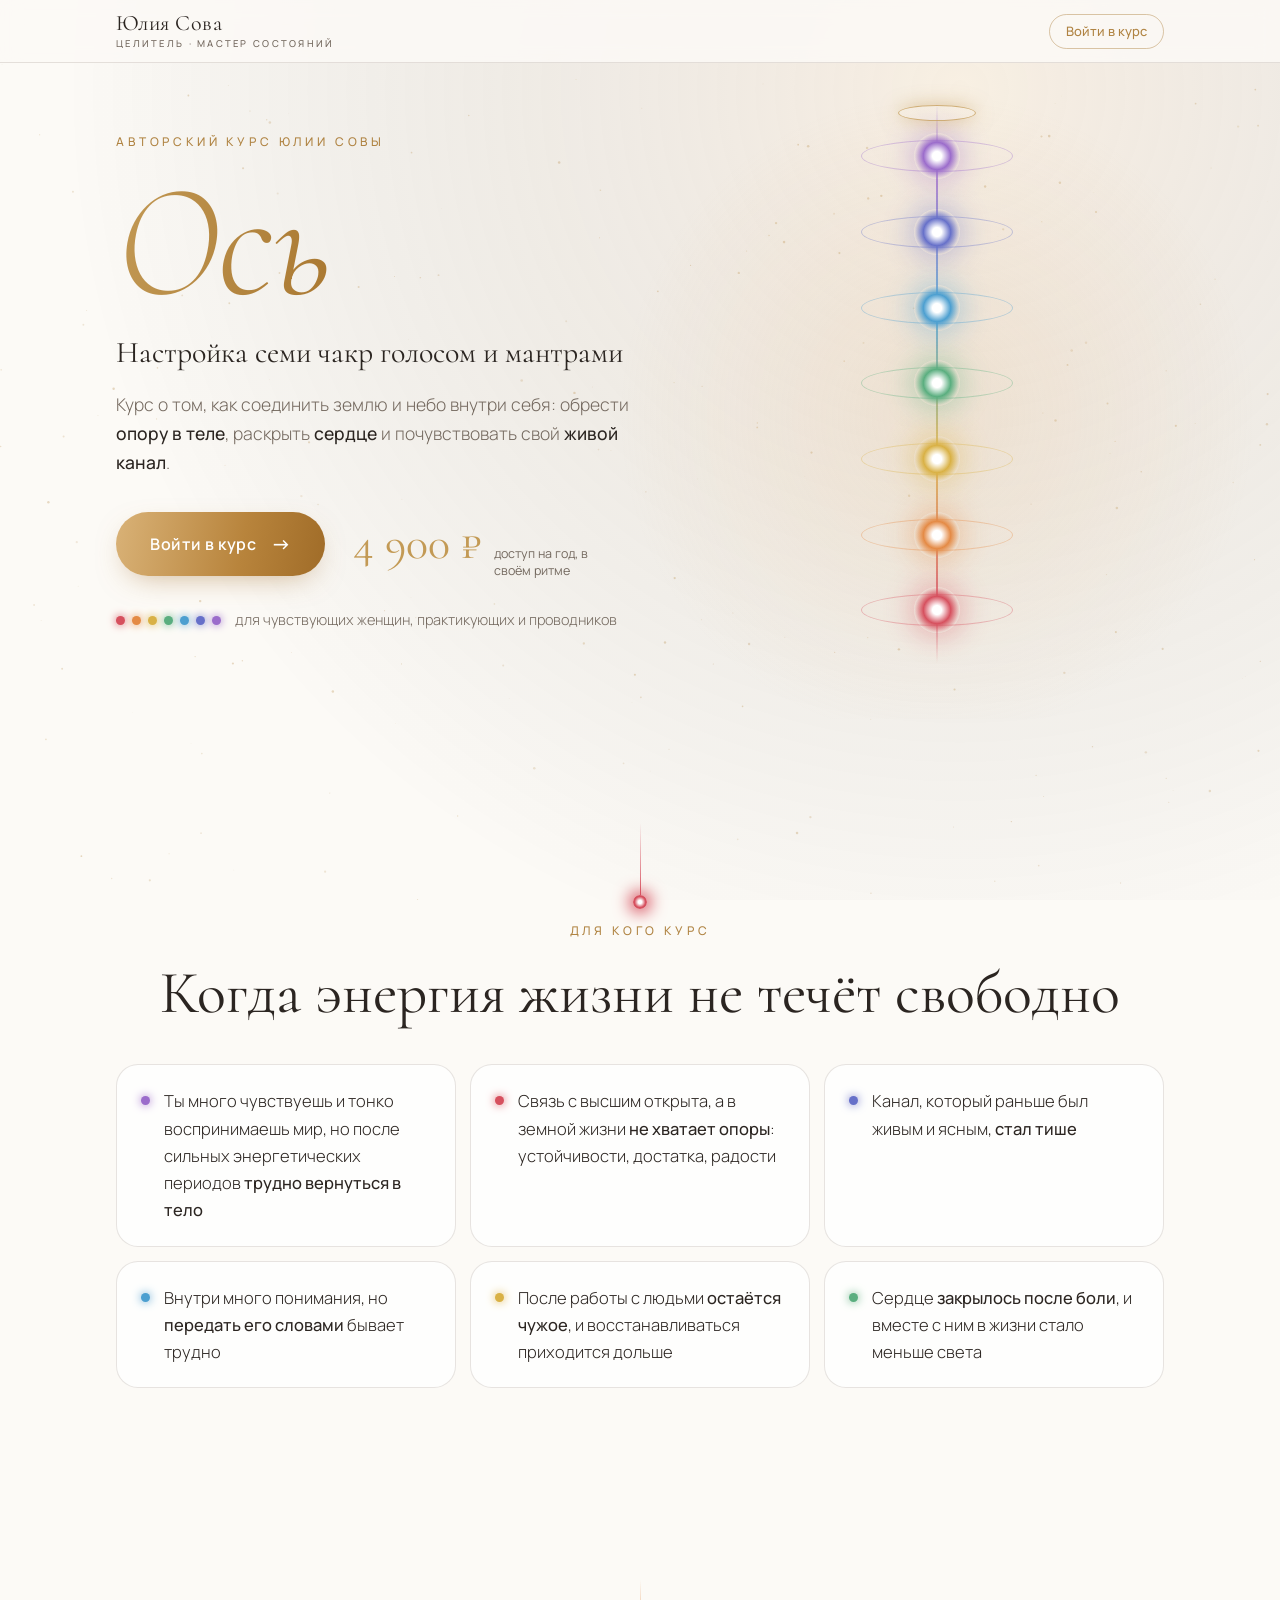
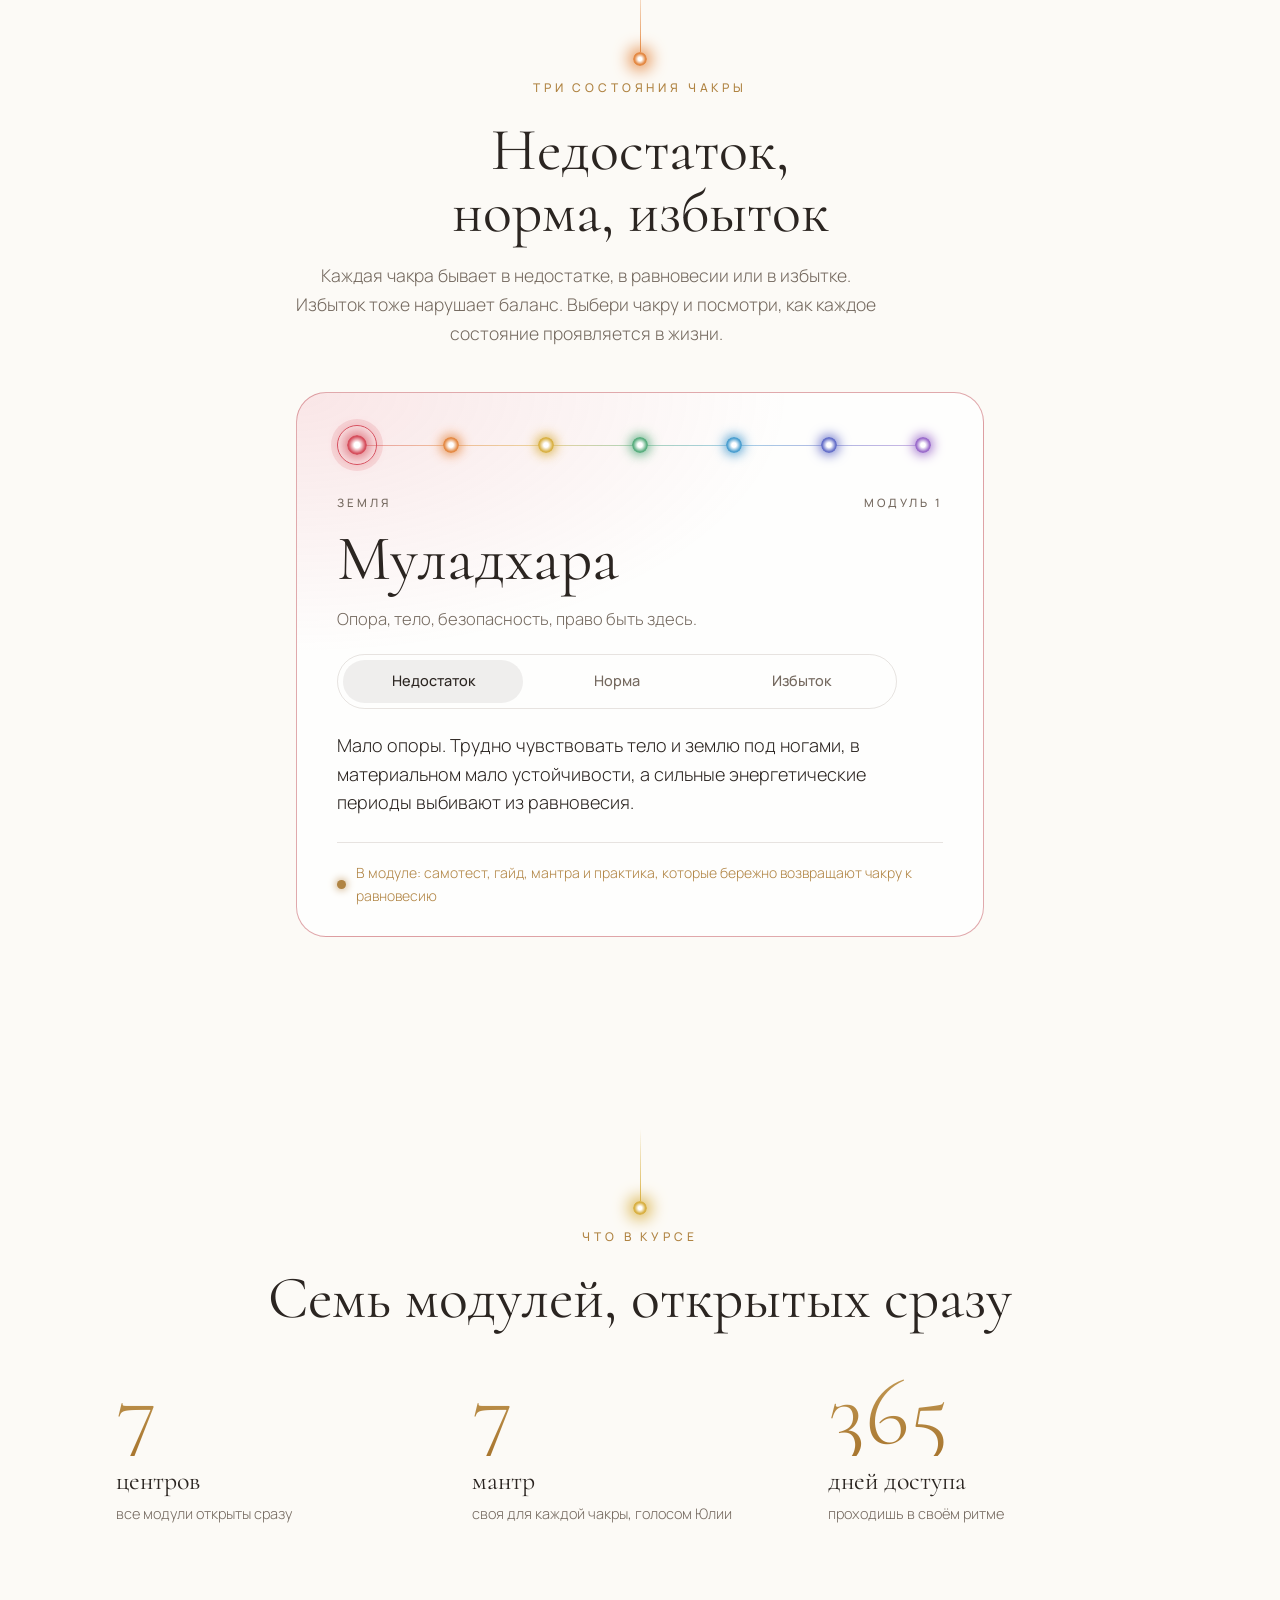
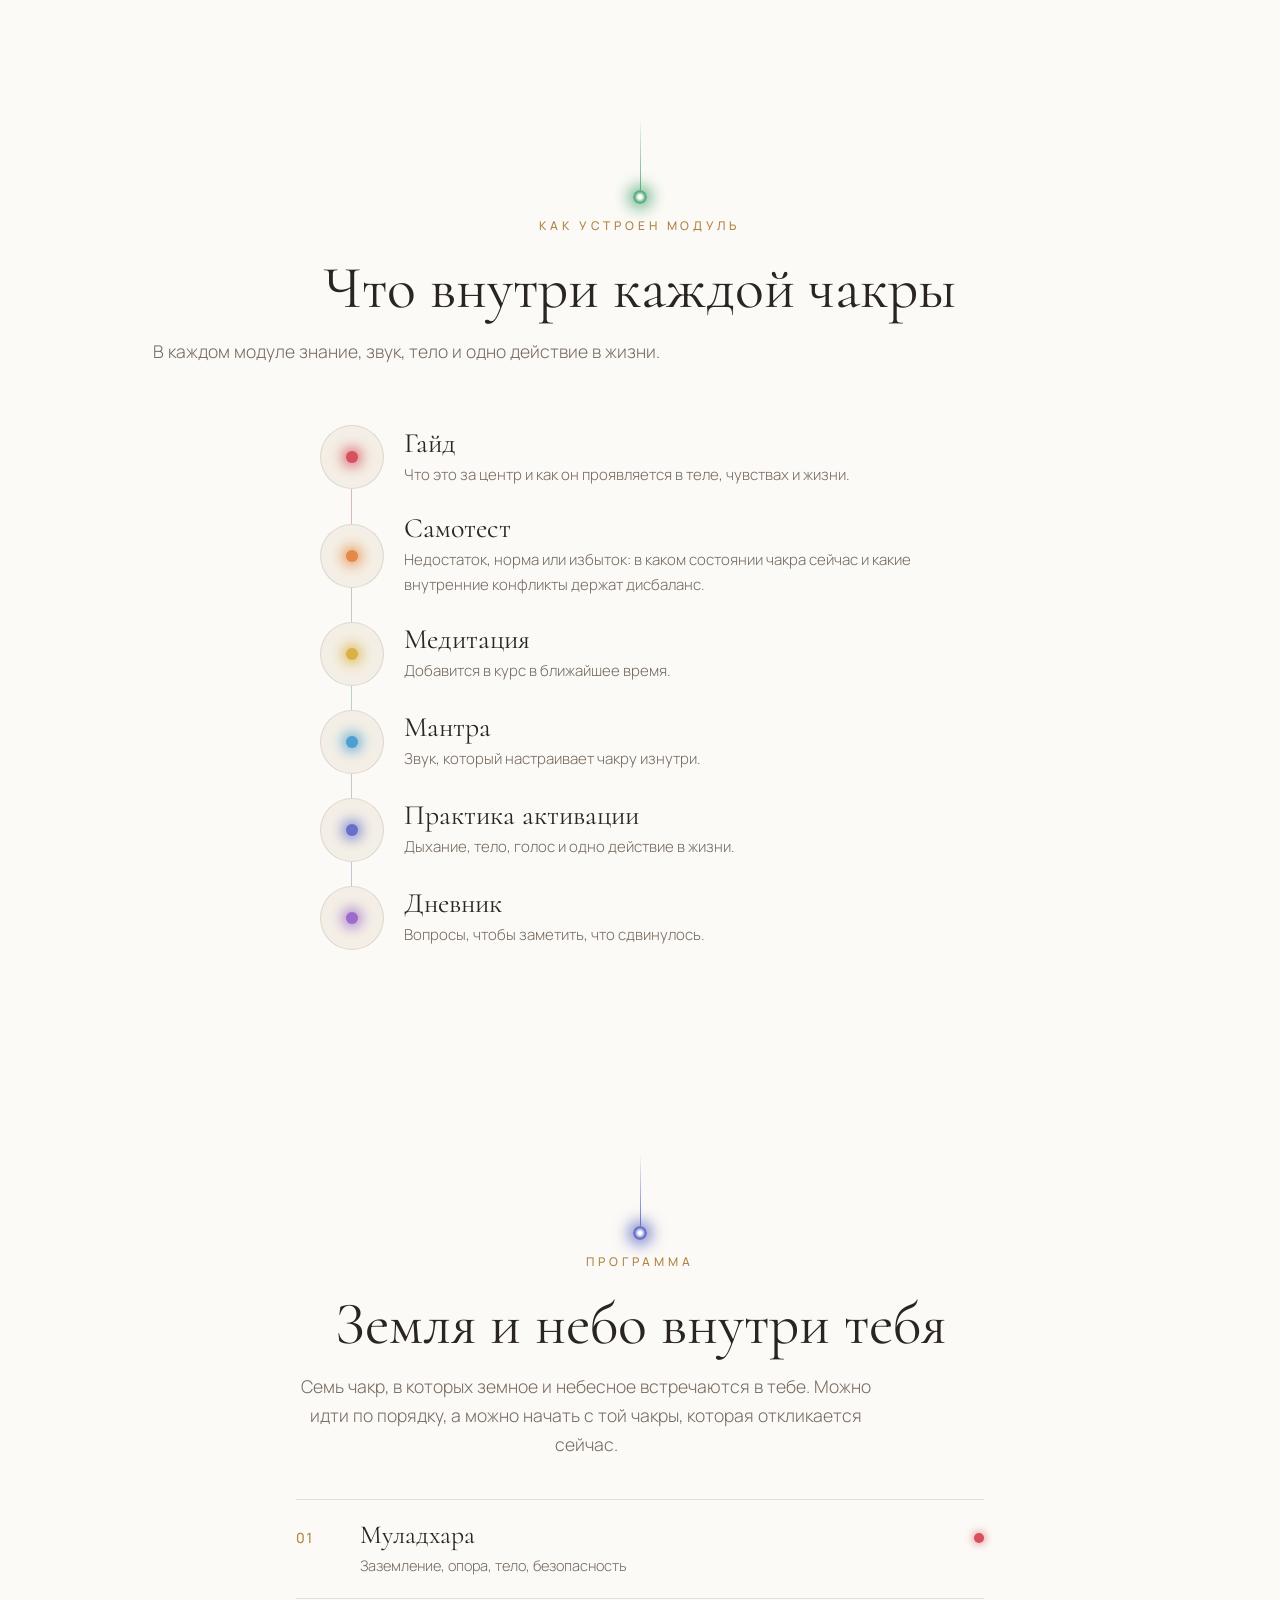
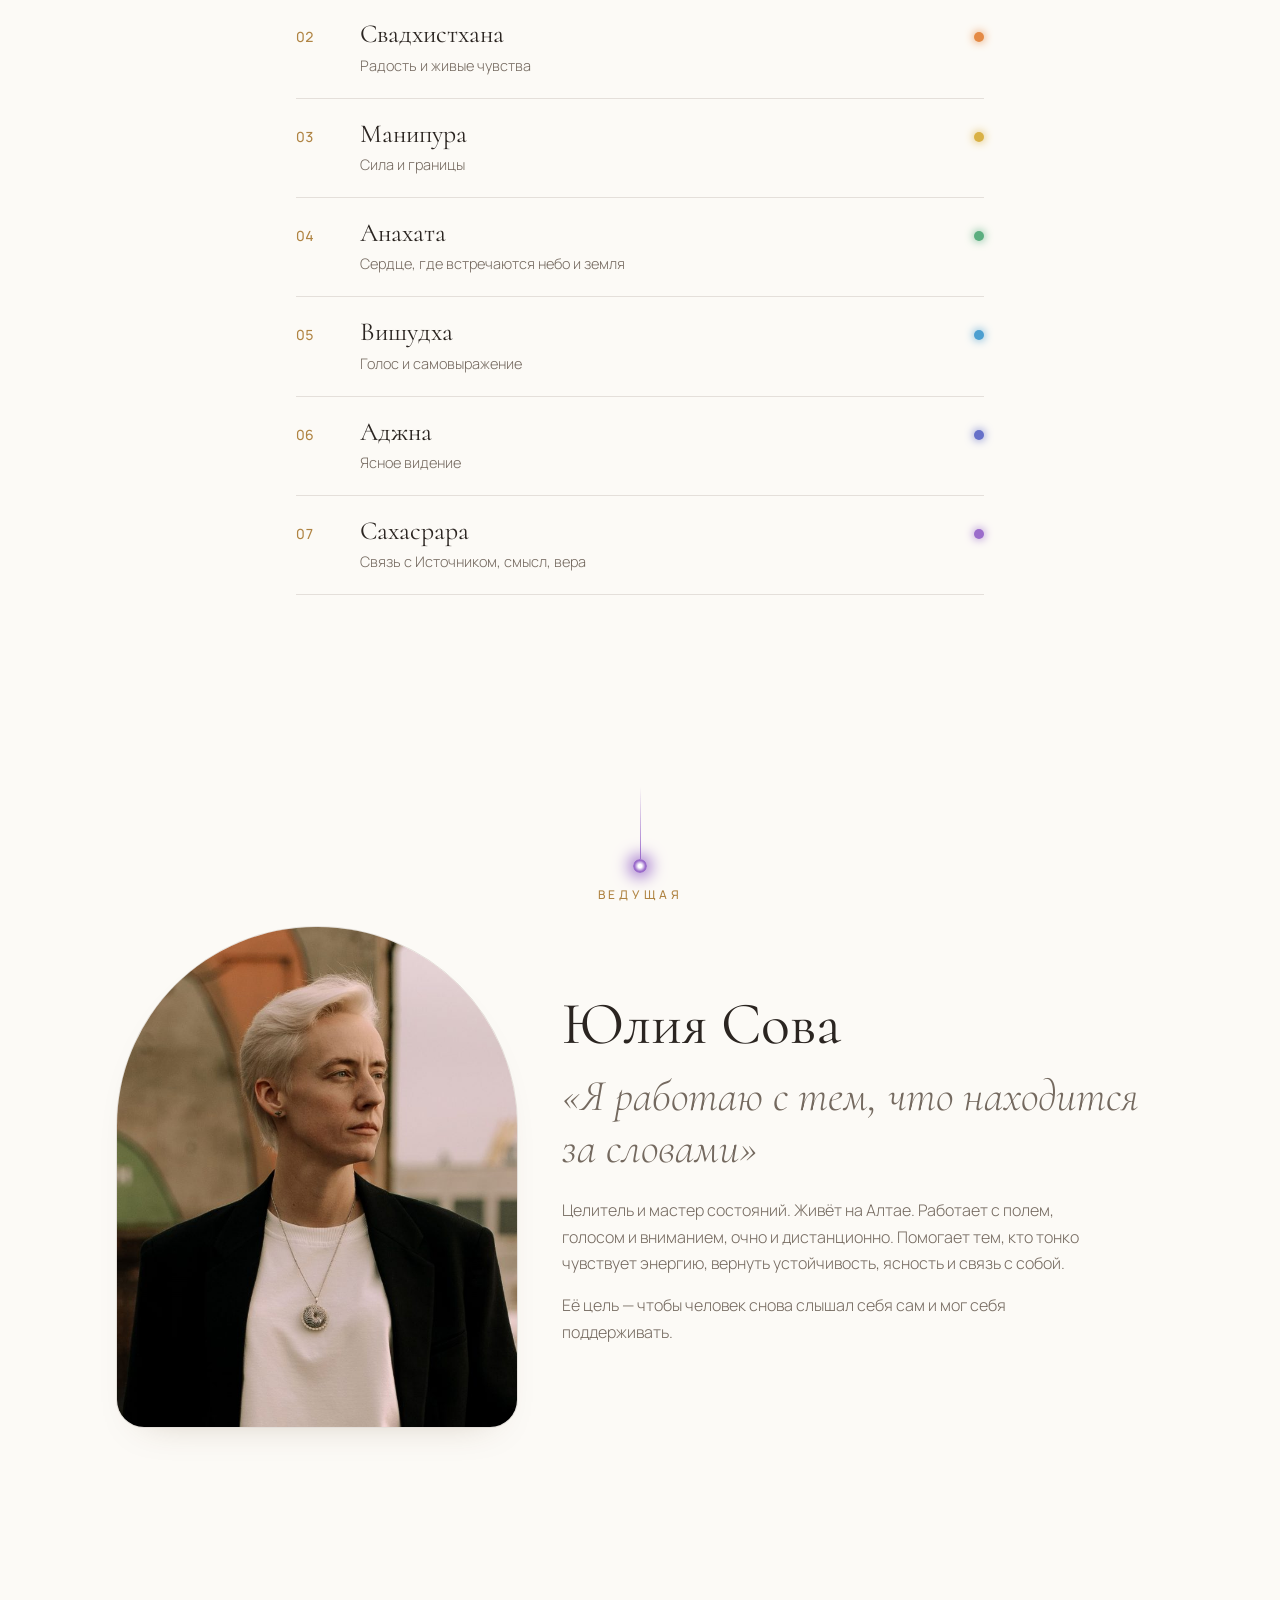
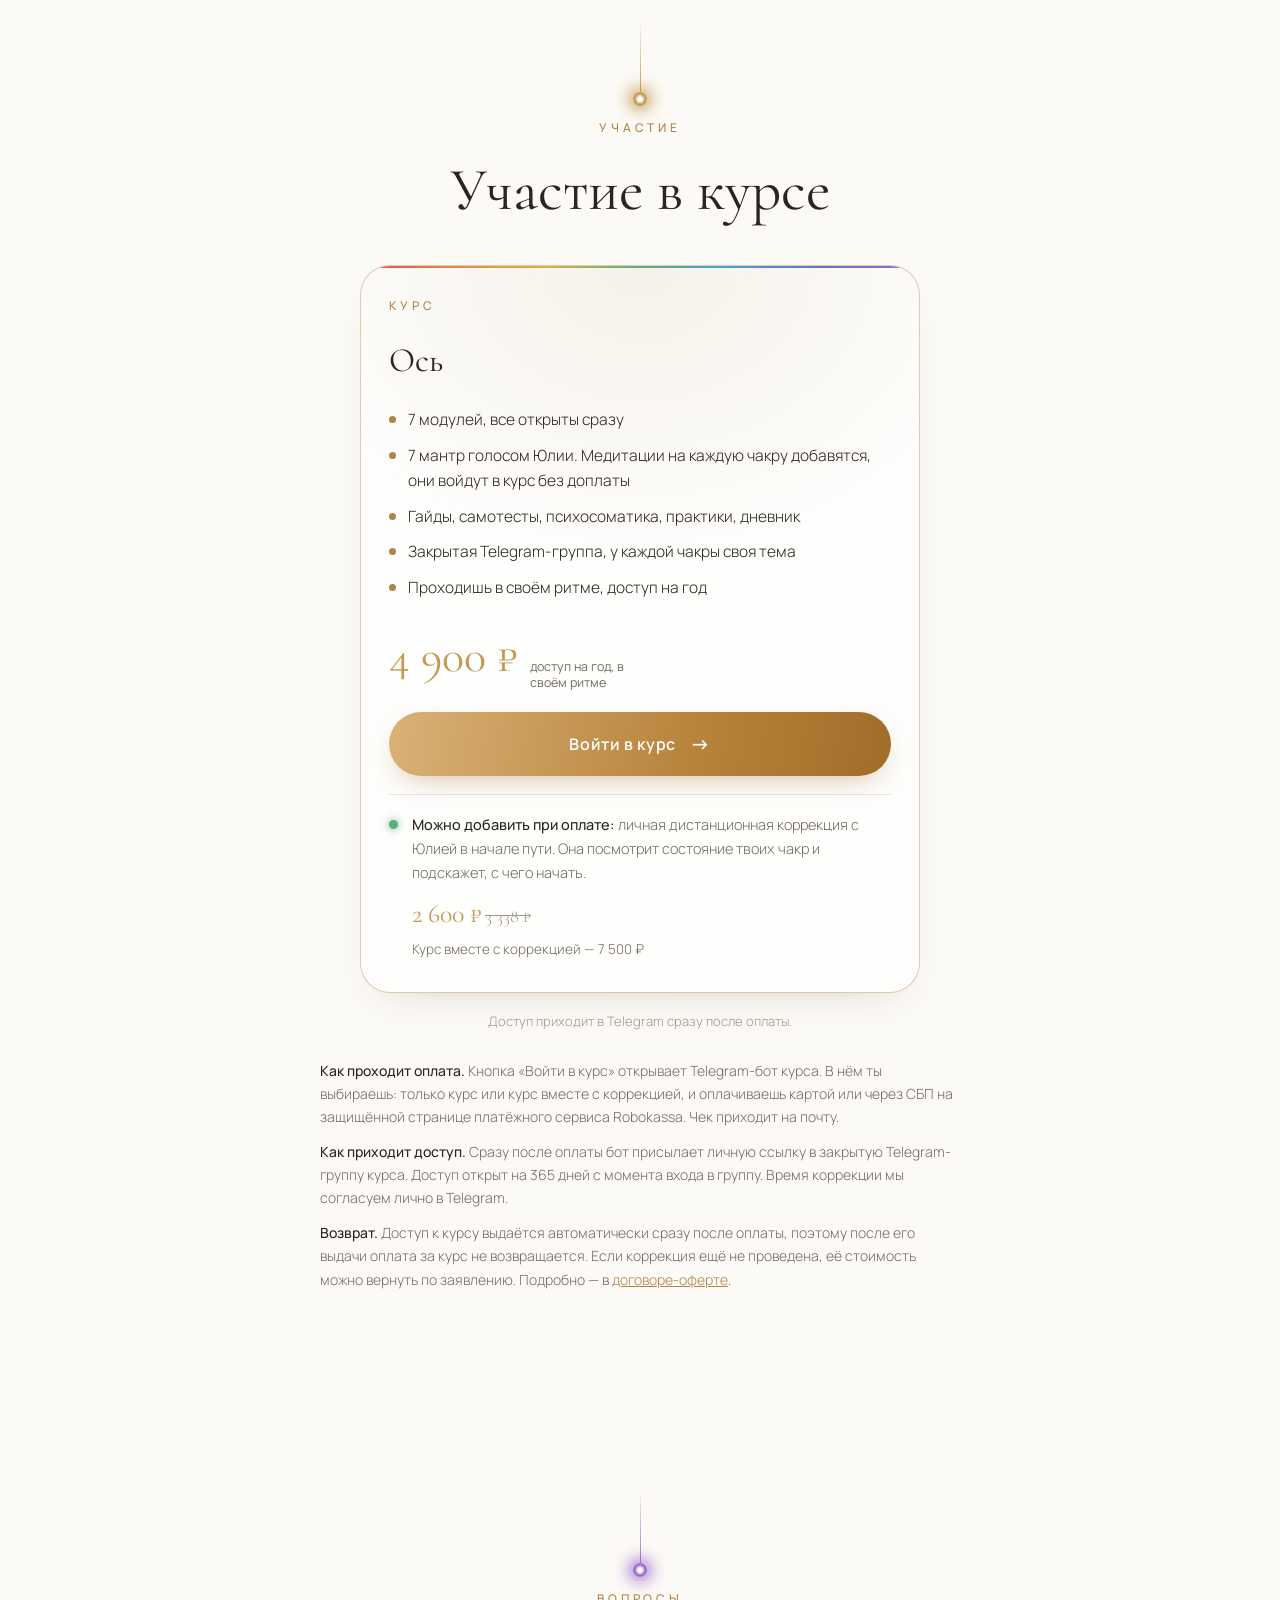
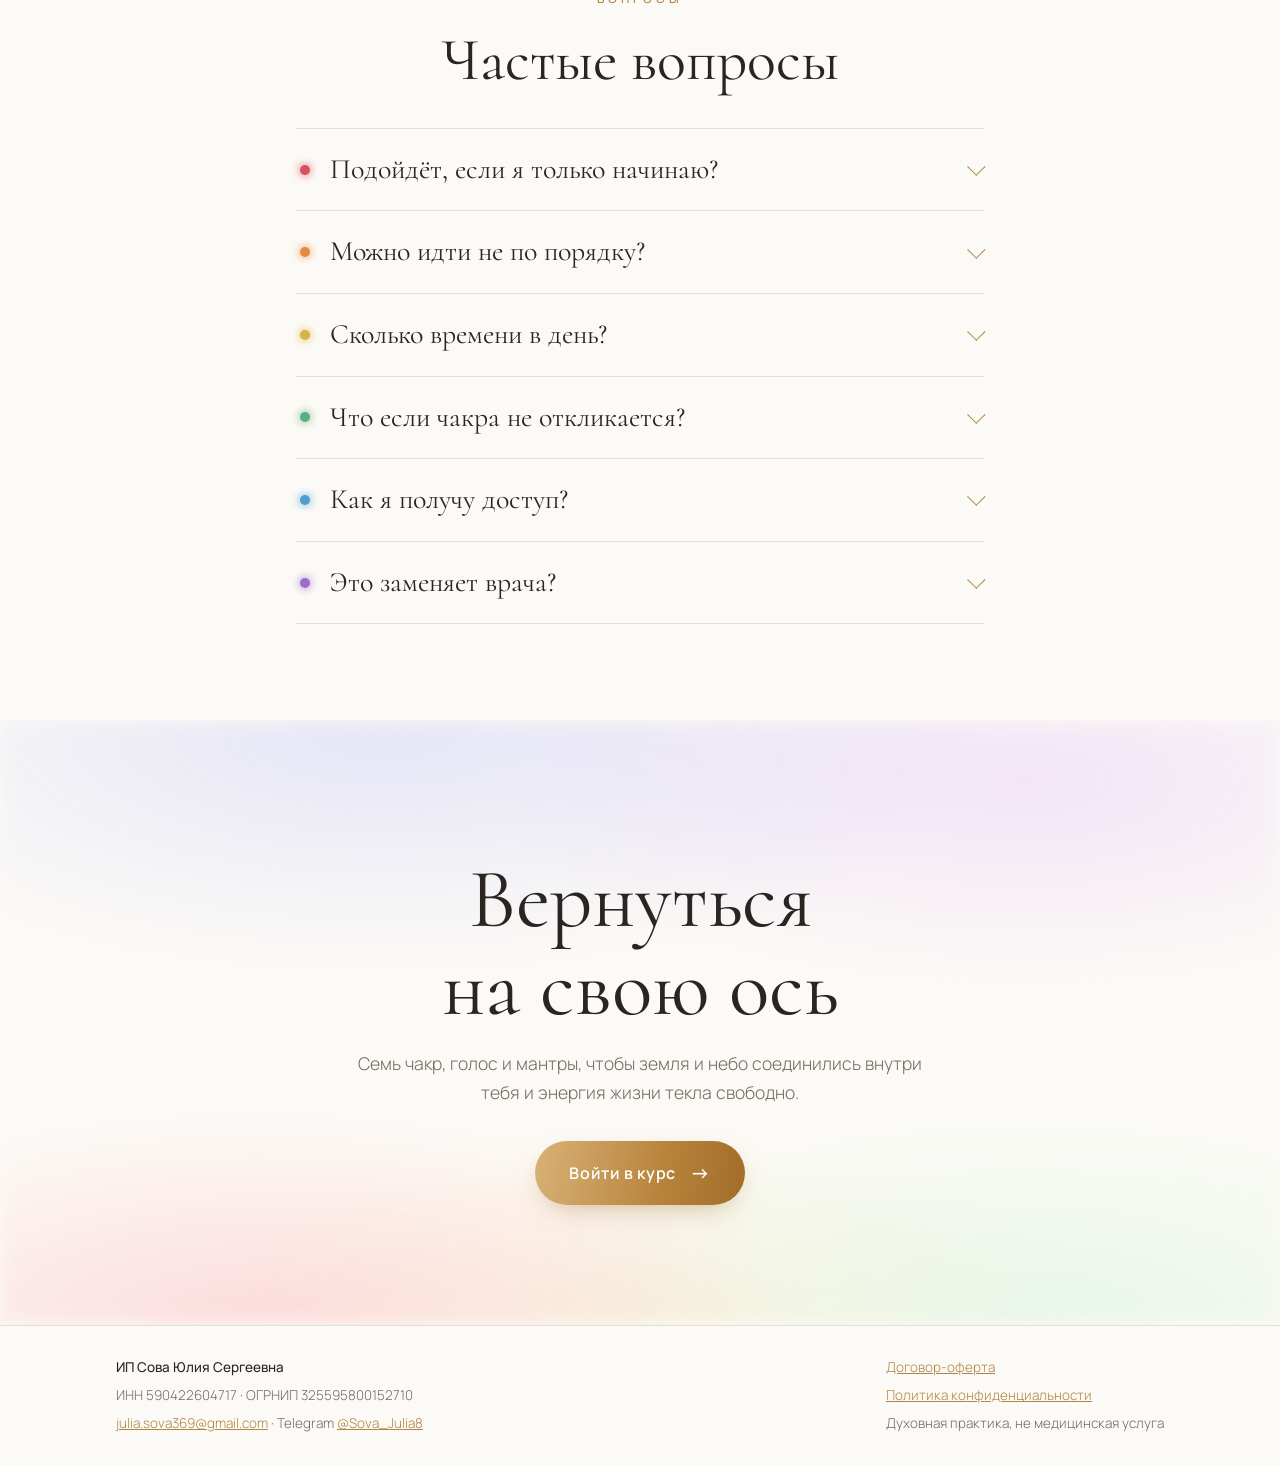
==== index.html @ 343d2080 "Убрать надпись «Ось» в финальном блоке" ====
<!doctype html>
<html lang="ru" data-v="light">
<head>
<meta charset="utf-8">
<meta name="viewport" content="width=device-width,initial-scale=1,viewport-fit=cover">
<title>Курс «Ось» · Юлия Сова</title>
<meta name="description" content="Авторский курс Юлии Совы «Ось»: настройка семи чакр голосом и мантрами. 7 модулей, доступ на год.">
<meta property="og:title" content="Курс «Ось» · Юлия Сова">
<meta property="og:description" content="Настройка семи чакр голосом и мантрами">
<link rel="icon" href="favicon.png">
<link rel="preconnect" href="https://fonts.googleapis.com">
<link rel="stylesheet" href="https://fonts.googleapis.com/css2?family=Cormorant:ital,wght@0,300;0,400;0,500;1,300;1,400&family=Manrope:wght@300;400;500;600&display=swap">
<link rel="stylesheet" href="style.css">
</head>
<body>

<canvas id="sky" aria-hidden="true"></canvas>
<div class="page">

<header class="top"><div class="in">
  <a class="brand" href="#start">Юлия Сова<small>целитель · мастер состояний</small></a>
  <a class="mini" href="#plans">Войти в курс</a>
</div></header>

<section class="hero" id="start"><div class="in">
  <div>
    <div class="eyebrow">Авторский курс Юлии Совы</div>
    <h1><em>Ось</em></h1>
    <p class="sub">Настройка семи чакр голосом и мантрами</p>
    <p class="lead">Курс о том, как соединить землю и небо внутри себя: обрести <strong>опору в теле</strong>, раскрыть <strong>сердце</strong> и почувствовать свой <strong>живой канал</strong>.</p>
    <div class="cta-row">
      <a class="btn" href="#plans">Войти в курс <span class="arr">→</span></a>
      <div class="price"><b>4 900 ₽</b><span>доступ на год, в своём ритме</span></div>
    </div>
    <div class="who"><span class="dots"><i style="--c:var(--c1)"></i><i style="--c:var(--c2)"></i><i style="--c:var(--c3)"></i><i style="--c:var(--c4)"></i><i style="--c:var(--c5)"></i><i style="--c:var(--c6)"></i><i style="--c:var(--c7)"></i></span>для чувствующих женщин, практикующих и проводников</div>
  </div>
  <div class="column" aria-label="Семь чакр: нажмите на любую, чтобы узнать о ней">
    <button class="node" style="--c:var(--c1);--i:0" data-k="0" aria-label="Муладхара"></button>
    <button class="node" style="--c:var(--c2);--i:1" data-k="1" aria-label="Свадхистхана"></button>
    <button class="node" style="--c:var(--c3);--i:2" data-k="2" aria-label="Манипура"></button>
    <button class="node" style="--c:var(--c4);--i:3" data-k="3" aria-label="Анахата"></button>
    <button class="node" style="--c:var(--c5);--i:4" data-k="4" aria-label="Вишудха"></button>
    <button class="node" style="--c:var(--c6);--i:5" data-k="5" aria-label="Аджна"></button>
    <button class="node" style="--c:var(--c7);--i:6" data-k="6" aria-label="Сахасрара"></button>
    <span class="crown" aria-hidden="true"></span>
  </div>
</div></section>

<section id="you" style="--c:var(--c1)"><div class="in">
  <div class="mark"><span class="orb"></span><span class="eyebrow">Для кого курс</span></div>
  <h2 class="center">Когда энергия жизни не течёт свободно</h2>
  <div class="pains">
    <div class="pain"><i style="--c:var(--c7)"></i><span>Ты много чувствуешь и тонко воспринимаешь мир, но после сильных энергетических периодов <strong>трудно вернуться в тело</strong></span></div>
    <div class="pain"><i style="--c:var(--c1)"></i><span>Связь с высшим открыта, а в земной жизни <strong>не хватает опоры</strong>: устойчивости, достатка, радости</span></div>
    <div class="pain"><i style="--c:var(--c6)"></i><span>Канал, который раньше был живым и ясным, <strong>стал тише</strong></span></div>
    <div class="pain"><i style="--c:var(--c5)"></i><span>Внутри много понимания, но <strong>передать его словами</strong> бывает трудно</span></div>
    <div class="pain"><i style="--c:var(--c3)"></i><span>После работы с людьми <strong>остаётся чужое</strong>, и восстанавливаться приходится дольше</span></div>
    <div class="pain"><i style="--c:var(--c4)"></i><span>Сердце <strong>закрылось после боли</strong>, и вместе с ним в жизни стало меньше света</span></div>
  </div>
</div></section>

<section id="map" style="--c:var(--c2)"><div class="in narrow">
  <div class="mark center"><span class="orb"></span><span class="eyebrow">Три состояния чакры</span></div>
  <h2 class="center">Недостаток, норма, избыток</h2>
  <p class="lead center">Каждая чакра бывает в недостатке, в равновесии или в избытке. Избыток тоже нарушает баланс. Выбери чакру и посмотри, как каждое состояние проявляется в жизни.</p>
  <div class="explorer" id="explorer">
    <div class="picker" role="group" aria-label="Выбор чакры" id="picker"></div>
    <div class="ex-head"><span id="exEl">Земля</span><span id="exMod">Модуль 1</span></div>
    <div class="ex-name" id="exName">Муладхара</div>
    <p class="ex-theme" id="exTheme"></p>
    <div class="seg" role="group" aria-label="Состояние">
      <button id="stLo" aria-pressed="true">Недостаток</button>
      <button id="stOk" aria-pressed="false">Норма</button>
      <button id="stHi" aria-pressed="false">Избыток</button>
    </div>
    <p class="ex-text" id="exText" aria-live="polite"></p>
    <div class="ex-mod"><span class="dots"><i style="--c:var(--gold)"></i></span><span>В модуле: самотест, гайд, мантра и практика, которые бережно возвращают чакру к равновесию</span></div>
  </div>
</div></section>

<section id="numbers" style="--c:var(--c3)"><div class="in">
  <div class="mark"><span class="orb"></span><span class="eyebrow">Что в курсе</span></div>
  <h2 class="center">Семь модулей, открытых сразу</h2>
  <div class="nums">
    <div class="num"><b>7</b><strong>центров</strong><span>все модули открыты сразу</span></div>
    <div class="num"><b>7</b><strong>мантр</strong><span>своя для каждой чакры, голосом Юлии</span></div>
    <div class="num"><b>365</b><strong>дней доступа</strong><span>проходишь в своём ритме</span></div>
  </div>
</div></section>

<section id="inside" style="--c:var(--c4)"><div class="in">
  <div class="mark"><span class="orb"></span><span class="eyebrow">Как устроен модуль</span></div>
  <h2 class="center">Что внутри каждой чакры</h2>
  <p class="lead center">В каждом модуле знание, звук, тело и одно действие в жизни.</p>
  <ol class="path">
    <li style="--c:var(--c1)"><span class="ring"></span><div><h3>Гайд</h3><p>Что это за центр и как он проявляется в теле, чувствах и жизни.</p></div></li>
    <li style="--c:var(--c2)"><span class="ring"></span><div><h3>Самотест</h3><p>Недостаток, норма или избыток: в каком состоянии чакра сейчас и какие внутренние конфликты держат дисбаланс.</p></div></li>
    <li style="--c:var(--c3)"><span class="ring"></span><div><h3>Медитация</h3><p>Добавится в курс в ближайшее время.</p></div></li>
    <li style="--c:var(--c5)"><span class="ring"></span><div><h3>Мантра</h3><p>Звук, который настраивает чакру изнутри.</p></div></li>
    <li style="--c:var(--c6)"><span class="ring"></span><div><h3>Практика активации</h3><p>Дыхание, тело, голос и одно действие в жизни.</p></div></li>
    <li style="--c:var(--c7)"><span class="ring"></span><div><h3>Дневник</h3><p>Вопросы, чтобы заметить, что сдвинулось.</p></div></li>
  </ol>
</div></section>

<section id="modules" style="--c:var(--c6)"><div class="in narrow">
  <div class="mark center"><span class="orb"></span><span class="eyebrow">Программа</span></div>
  <h2 class="center">Земля и небо внутри тебя</h2>
  <p class="lead center">Семь чакр, в которых земное и небесное встречаются в тебе. Можно идти по порядку, а можно начать с той чакры, которая откликается сейчас.</p>
  <ul class="mods" id="mods"></ul>
</div></section>

<section id="yulia" style="--c:var(--c7)"><div class="in">
  <div class="mark"><span class="orb"></span><span class="eyebrow">Ведущая</span></div>
  <div class="about">
    <img class="photo" src="yulia.jpg" alt="Юлия Сова" width="640" height="800" loading="lazy">
    <div>
      <h2>Юлия Сова</h2>
      <p class="quote">«Я работаю с тем, что находится за словами»</p>
      <p>Целитель и мастер состояний. Живёт на Алтае. Работает с полем, голосом и вниманием, очно и дистанционно. Помогает тем, кто тонко чувствует энергию, вернуть устойчивость, ясность и связь с собой.</p>
      <p>Её цель — чтобы человек снова слышал себя сам и мог себя поддерживать.</p>
    </div>
  </div>
</div></section>

<section id="plans" style="--c:var(--gold1)"><div class="in">
  <div class="mark"><span class="orb"></span><span class="eyebrow">Участие</span></div>
  <h2 class="center">Участие в курсе</h2>
  <div class="plans one">
    <div class="plan main">
      <div class="eyebrow">Курс</div>
      <h3>Ось</h3>
      <ul><li>7 модулей, все открыты сразу</li><li>7 мантр голосом Юлии. Медитации на каждую чакру добавятся, они войдут в курс без доплаты</li><li>Гайды, самотесты, психосоматика, практики, дневник</li><li>Закрытая Telegram-группа, у каждой чакры своя тема</li><li>Проходишь в своём ритме, доступ на год</li></ul>
      <div class="price"><b>4 900 ₽</b><span>доступ на год, в своём ритме</span></div>
      <a class="btn" href="https://t.me/sova_chakra_bot?start=site">Войти в курс <span class="arr">→</span></a>
      <div class="addon">
        <span class="dots"><i style="--c:var(--c4)"></i></span>
        <div><strong>Можно добавить при оплате:</strong> личная дистанционная коррекция с Юлией в начале пути. Она посмотрит состояние твоих чакр и подскажет, с чего начать.<div class="addon-p"><b>2 600 ₽</b> <s>3 338 ₽</s></div><div class="addon-n">Курс вместе с коррекцией — 7 500 ₽</div></div>
      </div>
    </div>
  </div>
  <p class="note">Доступ приходит в Telegram сразу после оплаты.</p>
  <div class="terms">
    <p><strong>Как проходит оплата.</strong> Кнопка «Войти в курс» открывает Telegram-бот курса. В нём ты выбираешь: только курс или курс вместе с коррекцией, и оплачиваешь картой или через СБП на защищённой странице платёжного сервиса Robokassa. Чек приходит на почту.</p>
    <p><strong>Как приходит доступ.</strong> Сразу после оплаты бот присылает личную ссылку в закрытую Telegram-группу курса. Доступ открыт на 365 дней с момента входа в группу. Время коррекции мы согласуем лично в Telegram.</p>
    <p><strong>Возврат.</strong> Доступ к курсу выдаётся автоматически сразу после оплаты, поэтому после его выдачи оплата за курс не возвращается. Если коррекция ещё не проведена, её стоимость можно вернуть по заявлению. Подробно — в <a href="oferta.html">договоре-оферте</a>.</p>
  </div>
</div></section>

<section id="faq" style="--c:var(--c7)"><div class="in narrow">
  <div class="mark center"><span class="orb"></span><span class="eyebrow">Вопросы</span></div>
  <h2 class="center">Частые вопросы</h2>
  <div class="faq">
    <details><summary><i style="--c:var(--c1)"></i>Подойдёт, если я только начинаю?</summary><p>Да. Первый модуль про ось и заземление, с него удобно начать на любом уровне.</p></details>
    <details><summary><i style="--c:var(--c2)"></i>Можно идти не по порядку?</summary><p>Да. Все модули открыты сразу. Мы советуем идти по порядку, начиная с Муладхары, но можно начать с той чакры, которая откликается сейчас.</p></details>
    <details><summary><i style="--c:var(--c3)"></i>Сколько времени в день?</summary><p>Сколько хочется. Одна чакра — это гайд, самотест, мантра и практика. Обычно 20–30 минут в день.</p></details>
    <details><summary><i style="--c:var(--c4)"></i>Что если чакра не откликается?</summary><p>Так бывает. Для этого есть личная дистанционная коррекция с Юлией: она посмотрит, где нарушен баланс, и поможет его выровнять.</p></details>
    <details><summary><i style="--c:var(--c5)"></i>Как я получу доступ?</summary><p>Сразу после оплаты придёт ссылка на закрытую Telegram-группу курса: в ней отдельная тема для каждой чакры. Доступ открыт на год.</p></details>
    <details><summary><i style="--c:var(--c7)"></i>Это заменяет врача?</summary><p>Нет. Это духовная практика, а не медицина и не психотерапия.</p></details>
  </div>
</div></section>

<section class="finale center"><div class="in narrow">
  <h2>Вернуться на свою ось</h2>
  <p class="lead" style="margin-inline:auto">Семь чакр, голос и мантры, чтобы земля и небо соединились внутри тебя и энергия жизни текла свободно.</p>
  <div style="margin-top:34px"><a class="btn" href="#plans">Войти в курс <span class="arr">→</span></a></div>
</div></section>

<footer><div class="in">
  <div class="f-col">
    <b>ИП Сова Юлия Сергеевна</b>
    <span>ИНН 590422604717 · ОГРНИП 325595800152710</span>
    <span><a href="mailto:julia.sova369@gmail.com">julia.sova369@gmail.com</a> · Telegram <a href="https://t.me/Sova_Julia8">@Sova_Julia8</a></span>
  </div>
  <div class="f-col">
    <a href="oferta.html">Договор-оферта</a>
    <a href="privacy.html">Политика конфиденциальности</a>
    <span>Духовная практика, не медицинская услуга</span>
  </div>
</div></footer>
</div>

<script src="site.js"></script>
</body>
</html>
---- style.css ----
/* Курс «Ось» · стиль по ТЗ (вариант «Свет») */
:root{
  --void:#fcfaf6; --night:#f4efe6; --card:rgba(255,255,255,.72); --line:rgba(70,52,34,.13);
  --fg:#2b2521; --muted:#74695f; --dim:#a2978b;
  --gold1:#c39a55; --gold2:#a8762f; --gold:#b08443;
  --c1:#d6505e; --c2:#e48a45; --c3:#d9b145; --c4:#5aae7f; --c5:#4c9fd0; --c6:#6670c9; --c7:#9b6ccb;
  --display:"Cormorant",Georgia,"Times New Roman",serif; --body:"Manrope",system-ui,-apple-system,sans-serif;
  color-scheme:light;
}
*{box-sizing:border-box}
html{scroll-behavior:smooth;overflow-x:clip}
body{margin:0;background:var(--void);color:var(--fg);font:300 16px/1.65 var(--body);-webkit-font-smoothing:antialiased;overflow-x:clip}
#sky{position:fixed;inset:0;width:100%;height:100%;z-index:0;pointer-events:none}
.page{position:relative;z-index:1}
.in{max-width:1080px;margin:0 auto;padding-left:max(16px,env(safe-area-inset-left,0px));padding-right:max(16px,env(safe-area-inset-right,0px))}
.narrow{max-width:720px}
a{color:inherit}
strong{font-weight:500;color:var(--fg)}

.top{position:sticky;top:env(safe-area-inset-top,0px);z-index:20;background:rgba(252,250,246,.86);backdrop-filter:blur(10px);-webkit-backdrop-filter:blur(10px);border-bottom:1px solid var(--line)}
body::before{content:"";position:fixed;inset:0 0 auto;height:env(safe-area-inset-top,0px);z-index:21;background:var(--void)}
.top .in{display:flex;align-items:center;justify-content:space-between;gap:12px;padding-block:12px}
.brand{font:400 22px/1 var(--display);letter-spacing:.02em;text-decoration:none}
.brand small{display:block;font:500 9.5px/1.4 var(--body);letter-spacing:.24em;text-transform:uppercase;color:var(--muted);margin-top:3px}
.mini{font:500 13px/1 var(--body);text-decoration:none;border:1px solid rgba(176,132,67,.45);color:var(--gold);border-radius:999px;padding:10px 16px;white-space:nowrap}
.mini:hover,.mini:focus-visible{background:rgba(176,132,67,.1);outline:none}

.eyebrow{font:500 12px/1.4 var(--body);letter-spacing:.32em;text-transform:uppercase;color:var(--gold)}
h1,h2,h3{font-family:var(--display);font-weight:400;text-wrap:balance;margin:0}
h2{font-size:clamp(38px,6.5vw,60px);line-height:1.04}
.lead{color:var(--muted);font-size:17.5px;max-width:58ch}
.btn{display:inline-flex;align-items:center;justify-content:center;gap:14px;font:600 16px/1 var(--body);letter-spacing:.04em;color:#fff;text-decoration:none;background:linear-gradient(100deg,#d9b277,#b8843c 60%,#a06c28);border-radius:999px;padding:22px 34px;box-shadow:0 10px 30px -12px rgba(160,108,40,.55);transition:transform .2s,box-shadow .2s;border:0;cursor:pointer}
.btn:hover,.btn:focus-visible{transform:translateY(-2px);box-shadow:0 14px 40px -12px rgba(160,108,40,.7);outline:none}
.btn .arr{font-size:20px}
.dots{display:inline-flex;gap:7px}.dots i{width:9px;height:9px;border-radius:50%;background:var(--c);box-shadow:0 0 8px var(--c)}
section{padding-block:96px}
.mark{display:flex;flex-direction:column;align-items:center;gap:14px;margin-bottom:22px;text-align:center}
.mark::before{content:"";width:1px;height:72px;background:linear-gradient(transparent,var(--c))}
.mark .orb{width:14px;height:14px;border-radius:50%;background:radial-gradient(circle,#fff 0 18%,var(--c) 55%);box-shadow:0 0 16px 4px var(--c);margin-top:-14px}
.center{text-align:center}.center .lead{margin-inline:auto}

.hero{padding-block:40px 64px;overflow-x:clip}
.hero .in{display:grid;grid-template-columns:minmax(0,1.1fr) minmax(0,.9fr);gap:40px;align-items:center}
.hero h1{font-size:clamp(80px,16vw,160px);line-height:.92;font-weight:300;letter-spacing:-.01em;margin:18px 0 18px}
.hero h1 em{font-style:italic;background:linear-gradient(100deg,var(--gold1),var(--gold2));-webkit-background-clip:text;background-clip:text;color:transparent;padding-right:.06em}
.hero .sub{font:400 clamp(22px,3.4vw,30px)/1.25 var(--display);margin:0 0 18px}
.cta-row{display:flex;flex-wrap:wrap;align-items:center;gap:18px 28px;margin-top:30px}
.price{display:flex;align-items:baseline;gap:12px;font-family:var(--display)}
.price b{font-weight:400;font-size:46px;color:var(--gold1)}
.price s{font-size:24px;color:var(--dim)}
.price span{font:400 12.5px/1.3 var(--body);color:var(--muted);max-width:14ch}
.who{display:flex;align-items:center;gap:14px;margin-top:26px;color:var(--muted);font-size:14.5px}

.column{position:relative;height:560px;display:flex;flex-direction:column-reverse;justify-content:space-between;align-items:center;padding:30px 0}
.column::before{content:"";position:absolute;top:0;bottom:0;left:50%;width:2px;transform:translateX(-50%);background:linear-gradient(to top,transparent,var(--c1) 12%,var(--c3) 38%,var(--c5) 62%,var(--c7) 86%,transparent);filter:blur(.4px);opacity:.75}
.column::after{content:"";position:absolute;inset:-10% -30%;background:radial-gradient(ellipse at 50% 55%,rgba(232,190,140,.22),transparent 62%);z-index:-1}
.node{position:relative;width:46px;height:46px;border-radius:50%;background:radial-gradient(circle,#fff 0 14%,var(--c) 42%,transparent 72%);box-shadow:0 0 26px 6px color-mix(in srgb,var(--c) 32%,transparent);border:0;padding:0;cursor:pointer}
.node::after{content:"";position:absolute;left:50%;top:50%;width:150px;height:30px;transform:translate(-50%,-50%);border:1px solid color-mix(in srgb,var(--c) 35%,transparent);border-radius:50%}
.node:focus-visible{outline:2px solid var(--gold);outline-offset:6px}
.crown{position:absolute;top:2px;left:50%;transform:translateX(-50%);width:78px;height:16px;border:1.5px solid rgba(195,154,85,.75);border-radius:50%;box-shadow:0 0 18px rgba(195,154,85,.5)}
@media (prefers-reduced-motion:no-preference){
  .node{animation:breathe 5s ease-in-out infinite;animation-delay:calc(var(--i)*-.7s)}
  @keyframes breathe{50%{box-shadow:0 0 38px 10px color-mix(in srgb,var(--c) 40%,transparent);transform:scale(1.05)}}
}

.pains{display:grid;grid-template-columns:repeat(auto-fit,minmax(min(100%,300px),1fr));gap:14px;margin-top:40px}
.pain{border:1px solid var(--line);border-radius:22px;padding:22px 24px;background:var(--card);font-size:16.5px;display:flex;gap:14px;align-items:flex-start}
.pain span{min-width:0}
.pain i{flex:none;width:9px;height:9px;border-radius:50%;margin-top:9px;background:var(--c);box-shadow:0 0 10px var(--c)}

.explorer{margin-top:44px;border:1px solid color-mix(in srgb,var(--cur) 40%,var(--line));border-radius:30px;padding:28px clamp(18px,4vw,40px);background:radial-gradient(120% 80% at 0% 0%,color-mix(in srgb,var(--cur) 14%,transparent),transparent 60%),var(--card);transition:border-color .4s,background .4s}
.picker{display:flex;justify-content:space-between;align-items:center;gap:6px;position:relative;margin:4px 0 30px}
.picker::before{content:"";position:absolute;left:12px;right:12px;top:50%;height:1px;background:linear-gradient(90deg,var(--c1),var(--c2),var(--c3),var(--c4),var(--c5),var(--c6),var(--c7));opacity:.5}
.pk{position:relative;width:40px;height:40px;border-radius:50%;border:1px solid transparent;background:transparent;cursor:pointer;display:grid;place-items:center;padding:0}
.pk::before{content:"";width:16px;height:16px;border-radius:50%;background:radial-gradient(circle,#fff 0 20%,var(--c) 60%);box-shadow:0 0 12px 2px var(--c);transition:transform .3s}
.pk[aria-pressed="true"]{border-color:var(--c);box-shadow:0 0 0 6px color-mix(in srgb,var(--c) 14%,transparent)}
.pk[aria-pressed="true"]::before{transform:scale(1.25)}
.pk:focus-visible{outline:2px solid var(--gold);outline-offset:4px}
.ex-head{display:flex;justify-content:space-between;flex-wrap:wrap;gap:8px;font:500 11.5px/1.4 var(--body);letter-spacing:.26em;text-transform:uppercase;color:var(--muted)}
.ex-name{font:400 clamp(42px,7vw,64px)/1 var(--display);margin:16px 0 6px}
.ex-theme{color:var(--muted);margin:14px 0 22px;font-size:16.5px}
.seg{display:grid;grid-template-columns:repeat(3,minmax(0,1fr));border:1px solid var(--line);border-radius:999px;padding:5px;gap:4px;max-width:560px}
.seg button{font:500 14.5px/1 var(--body);color:var(--muted);background:transparent;border:0;border-radius:999px;padding:14px 10px;cursor:pointer}
.seg button[aria-pressed="true"]{background:rgba(43,37,33,.07);color:var(--fg)}
.seg button:focus-visible{outline:2px solid var(--gold);outline-offset:2px}
.ex-text{font-size:18px;line-height:1.6;margin:22px 0 4px;max-width:56ch;min-height:5.2em}
.ex-mod{display:flex;align-items:center;gap:10px;color:var(--gold);font-size:14px;border-top:1px solid var(--line);padding-top:18px;margin-top:18px}

.nums{display:grid;grid-template-columns:repeat(3,minmax(0,1fr));gap:30px 20px;margin-top:40px}
.num b{display:block;font:300 clamp(64px,10vw,96px)/.9 var(--display);background:linear-gradient(180deg,var(--gold1),var(--gold2));-webkit-background-clip:text;background-clip:text;color:transparent}
.num strong{display:block;font:400 26px/1.15 var(--display);margin-top:10px}
.num span{display:block;color:var(--muted);font-size:14.5px;margin-top:6px}

.path{list-style:none;margin:48px auto 0;padding:0;max-width:640px;position:relative}
.path::before{content:"";position:absolute;left:31px;top:20px;bottom:20px;width:1px;background:linear-gradient(var(--c1),var(--c4),var(--c7));opacity:.45}
.path li{display:grid;grid-template-columns:64px minmax(0,1fr);gap:20px;align-items:center;padding:12px 0}
.ring{width:64px;height:64px;border-radius:50%;border:1px solid var(--line);background:var(--night);display:grid;place-items:center;position:relative}
.ring::after{content:"";width:12px;height:12px;border-radius:50%;background:var(--c);box-shadow:0 0 14px 3px var(--c)}
.path h3{font-size:28px;line-height:1.1}
.path p{margin:4px 0 0;color:var(--muted);font-size:15px}

.mods{list-style:none;padding:0;margin:40px 0 0;border-top:1px solid var(--line)}
.mods li{display:grid;grid-template-columns:48px minmax(0,1fr) auto;gap:16px;align-items:baseline;padding:20px 0;border-bottom:1px solid var(--line)}
.mods .n{font:500 14px/1 var(--body);color:var(--gold);font-variant-numeric:tabular-nums}
.mods b{font:400 26px/1.15 var(--display)}
.mods span{display:block;color:var(--muted);font-size:14.5px;margin-top:4px}
.mods i{width:10px;height:10px;border-radius:50%;background:var(--c);box-shadow:0 0 10px var(--c)}

.about{display:grid;grid-template-columns:minmax(0,.8fr) minmax(0,1.2fr);gap:44px;align-items:center;margin-top:20px}
.photo{display:block;width:100%;height:auto;aspect-ratio:4/5;object-fit:cover;border-radius:200px 200px 28px 28px;border:1px solid var(--line);box-shadow:0 18px 40px -30px rgba(90,60,30,.35)}
.quote{font:300 clamp(30px,4.6vw,44px)/1.18 var(--display);font-style:italic;margin:16px 0 22px}
.about p{color:var(--muted);max-width:52ch}

.plans{display:grid;gap:18px;margin-top:44px}
.plans.one{grid-template-columns:minmax(0,560px);justify-content:center}
.plan{position:relative;border:1px solid var(--line);border-radius:30px;padding:32px 28px;background:var(--card);display:flex;flex-direction:column;gap:18px;overflow:hidden;box-shadow:0 1px 0 rgba(255,255,255,.8) inset,0 18px 40px -30px rgba(90,60,30,.35)}
.plan.main{border-color:rgba(176,132,67,.4);background:radial-gradient(100% 60% at 50% 0%,rgba(176,132,67,.1),transparent 70%),var(--card)}
.plan.main::before{content:"";position:absolute;inset:0 0 auto;height:2px;background:linear-gradient(90deg,var(--c1),var(--c2),var(--c3),var(--c4),var(--c5),var(--c6),var(--c7))}
.plan h3{font-size:34px}
.plan ul{list-style:none;padding:0;margin:0;display:grid;gap:10px}
.plan li{display:flex;gap:12px;font-size:15.5px}
.plan li::before{content:"";flex:none;width:7px;height:7px;border-radius:50%;margin-top:9px;background:var(--gold)}
.plan .btn{width:100%}
.addon{display:grid;grid-template-columns:auto minmax(0,1fr);gap:14px;border-top:1px solid var(--line);padding-top:18px;font-size:14.5px;color:var(--muted)}
.addon .dots{margin-top:7px}
.addon-p{margin-top:8px;font-family:var(--display)}.addon-p b{font-weight:400;font-size:26px;color:var(--gold1)}.addon-p s{color:var(--dim);font-size:18px}
.addon-n{font-size:13.5px;margin-top:2px}
.note{color:var(--dim);font-size:13px;text-align:center;margin-top:18px}
.terms{max-width:640px;margin:26px auto 0;color:var(--muted);font-size:14px;display:grid;gap:4px}
.terms p{margin:0 0 8px}
.terms a{color:var(--gold)}

.faq{margin-top:36px;border-top:1px solid var(--line)}
.faq details{border-bottom:1px solid var(--line)}
.faq summary{list-style:none;display:grid;grid-template-columns:12px minmax(0,1fr) auto;gap:18px;align-items:center;padding:24px 4px;cursor:pointer;font:400 clamp(22px,3vw,28px)/1.2 var(--display)}
.faq summary::-webkit-details-marker{display:none}
.faq summary i{width:10px;height:10px;border-radius:50%;background:var(--c);box-shadow:0 0 10px var(--c)}
.faq summary::after{content:"";width:12px;height:12px;border-right:1.5px solid var(--gold);border-bottom:1.5px solid var(--gold);transform:rotate(45deg) translateY(-4px);transition:transform .25s}
.faq details[open] summary::after{transform:rotate(225deg) translate(-2px,-2px)}
.faq summary:focus-visible{outline:2px solid var(--gold);outline-offset:2px}
.faq p{margin:0 0 24px 34px;color:var(--muted);max-width:60ch}

.finale{position:relative;overflow:hidden;padding-block:120px}
.finale::before{content:"";position:absolute;inset:0;opacity:.5;background:radial-gradient(60% 50% at 20% 100%,rgba(255,64,88,.32),transparent 70%),radial-gradient(50% 45% at 50% 100%,rgba(255,212,71,.22),transparent 70%),radial-gradient(60% 50% at 80% 100%,rgba(63,220,138,.22),transparent 70%),radial-gradient(70% 60% at 30% 0%,rgba(97,112,255,.3),transparent 70%),radial-gradient(60% 50% at 80% 10%,rgba(185,115,255,.3),transparent 70%);filter:blur(10px)}
.finale .in{position:relative}
.finale h2{font-size:clamp(46px,8vw,84px);margin:16px 0 18px}

footer{border-top:1px solid var(--line);padding-block:30px calc(30px + env(safe-area-inset-bottom,0px));color:var(--muted);font-size:13.5px}
footer .in{display:flex;flex-wrap:wrap;justify-content:space-between;gap:18px}
.f-col{display:flex;flex-direction:column;gap:6px}
.f-col b{font-weight:500;color:var(--fg)}
footer a{color:var(--gold)}

/* страницы документов */
.doc{max-width:760px;margin:0 auto;padding:40px max(16px,env(safe-area-inset-left,0px)) 80px}
.doc h1{font-size:clamp(36px,6vw,52px);line-height:1.05;margin:16px 0 8px}
.doc h2{font-size:26px;line-height:1.2;margin:34px 0 10px}
.doc p,.doc li{color:#4a413a;font-size:15.5px}
.doc .meta{color:var(--muted);font-size:14px}
.doc a{color:var(--gold)}

@media (max-width:820px){
  .hero .in{grid-template-columns:1fr}
  .column{height:430px;order:-1;margin-top:-10px}
  .about{grid-template-columns:1fr}
  .photo{max-width:340px;margin:0 auto}
  .plans.one{grid-template-columns:1fr}
}
@media (max-width:480px){
  section{padding-block:72px}
  .btn{width:100%;padding:20px 24px}
  .nums{grid-template-columns:1fr}
  .mods li{grid-template-columns:36px minmax(0,1fr) auto}
  .pk{width:34px;height:34px}
}
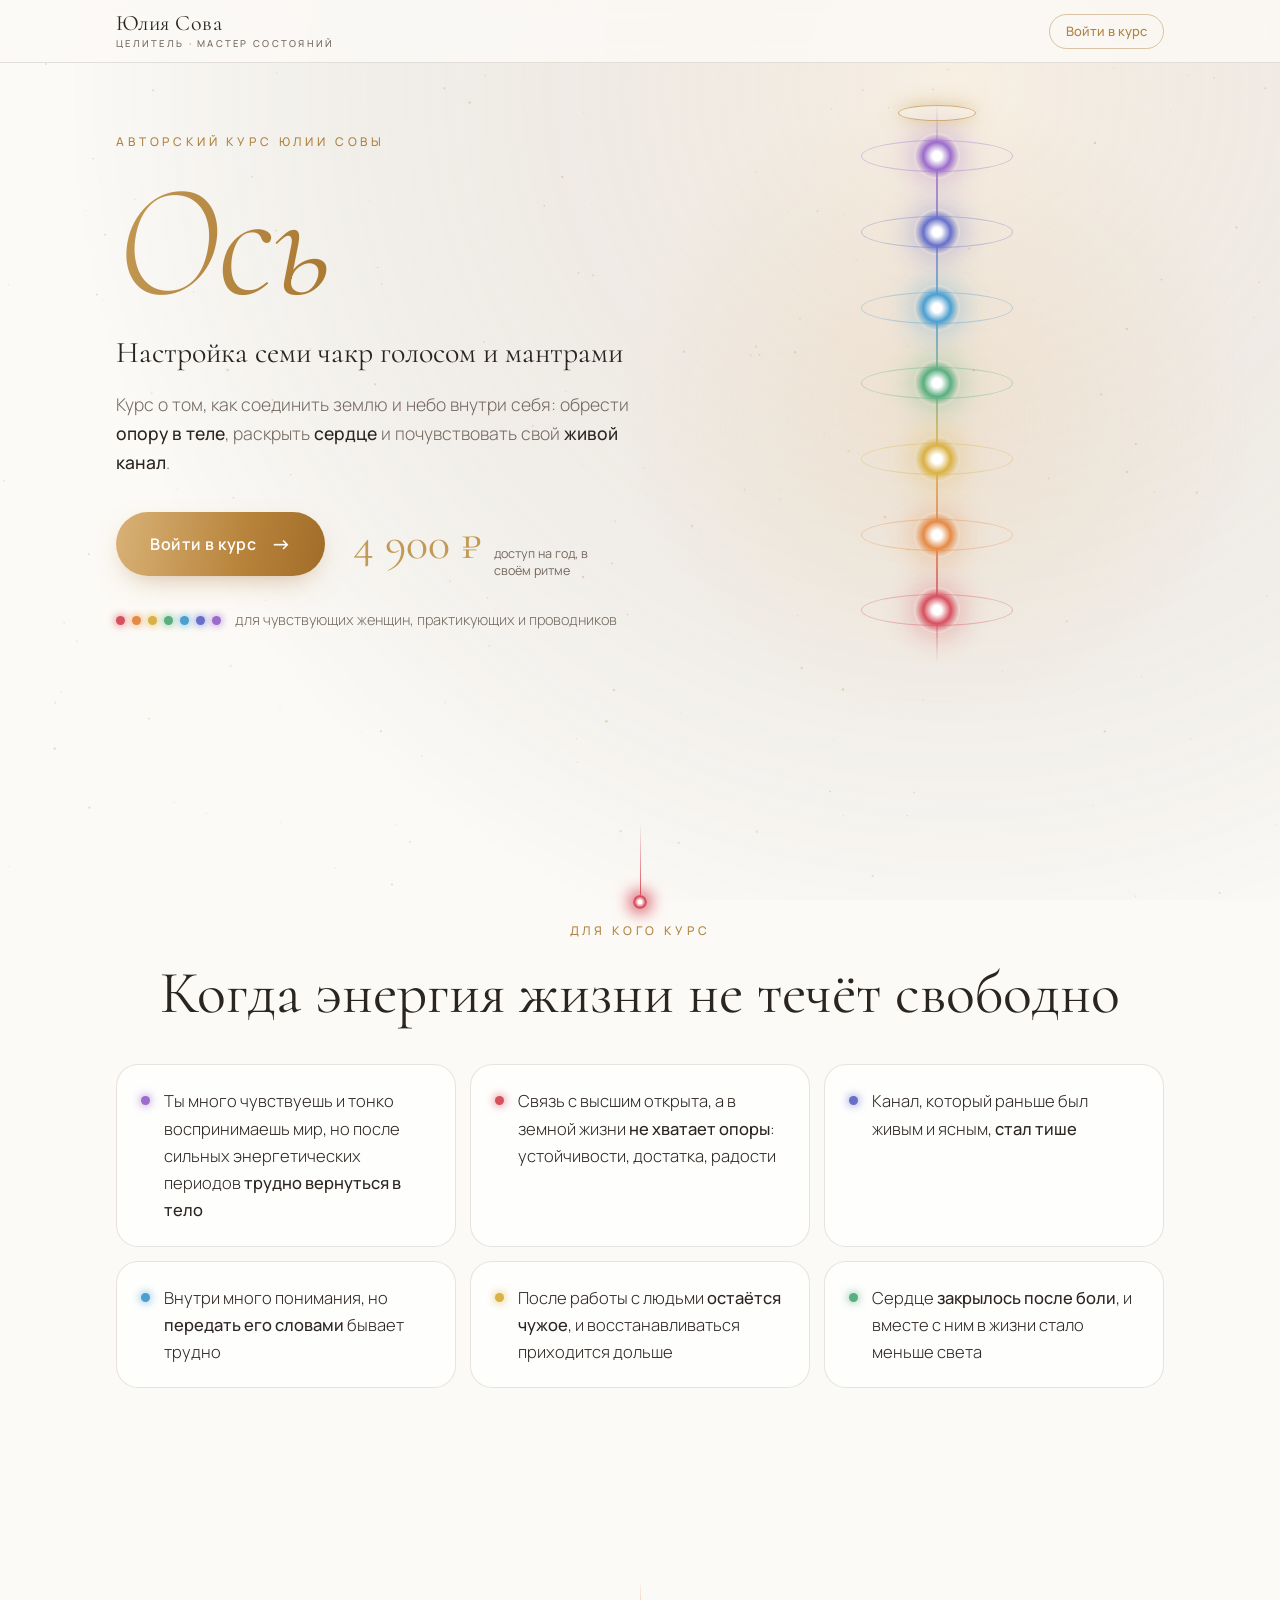
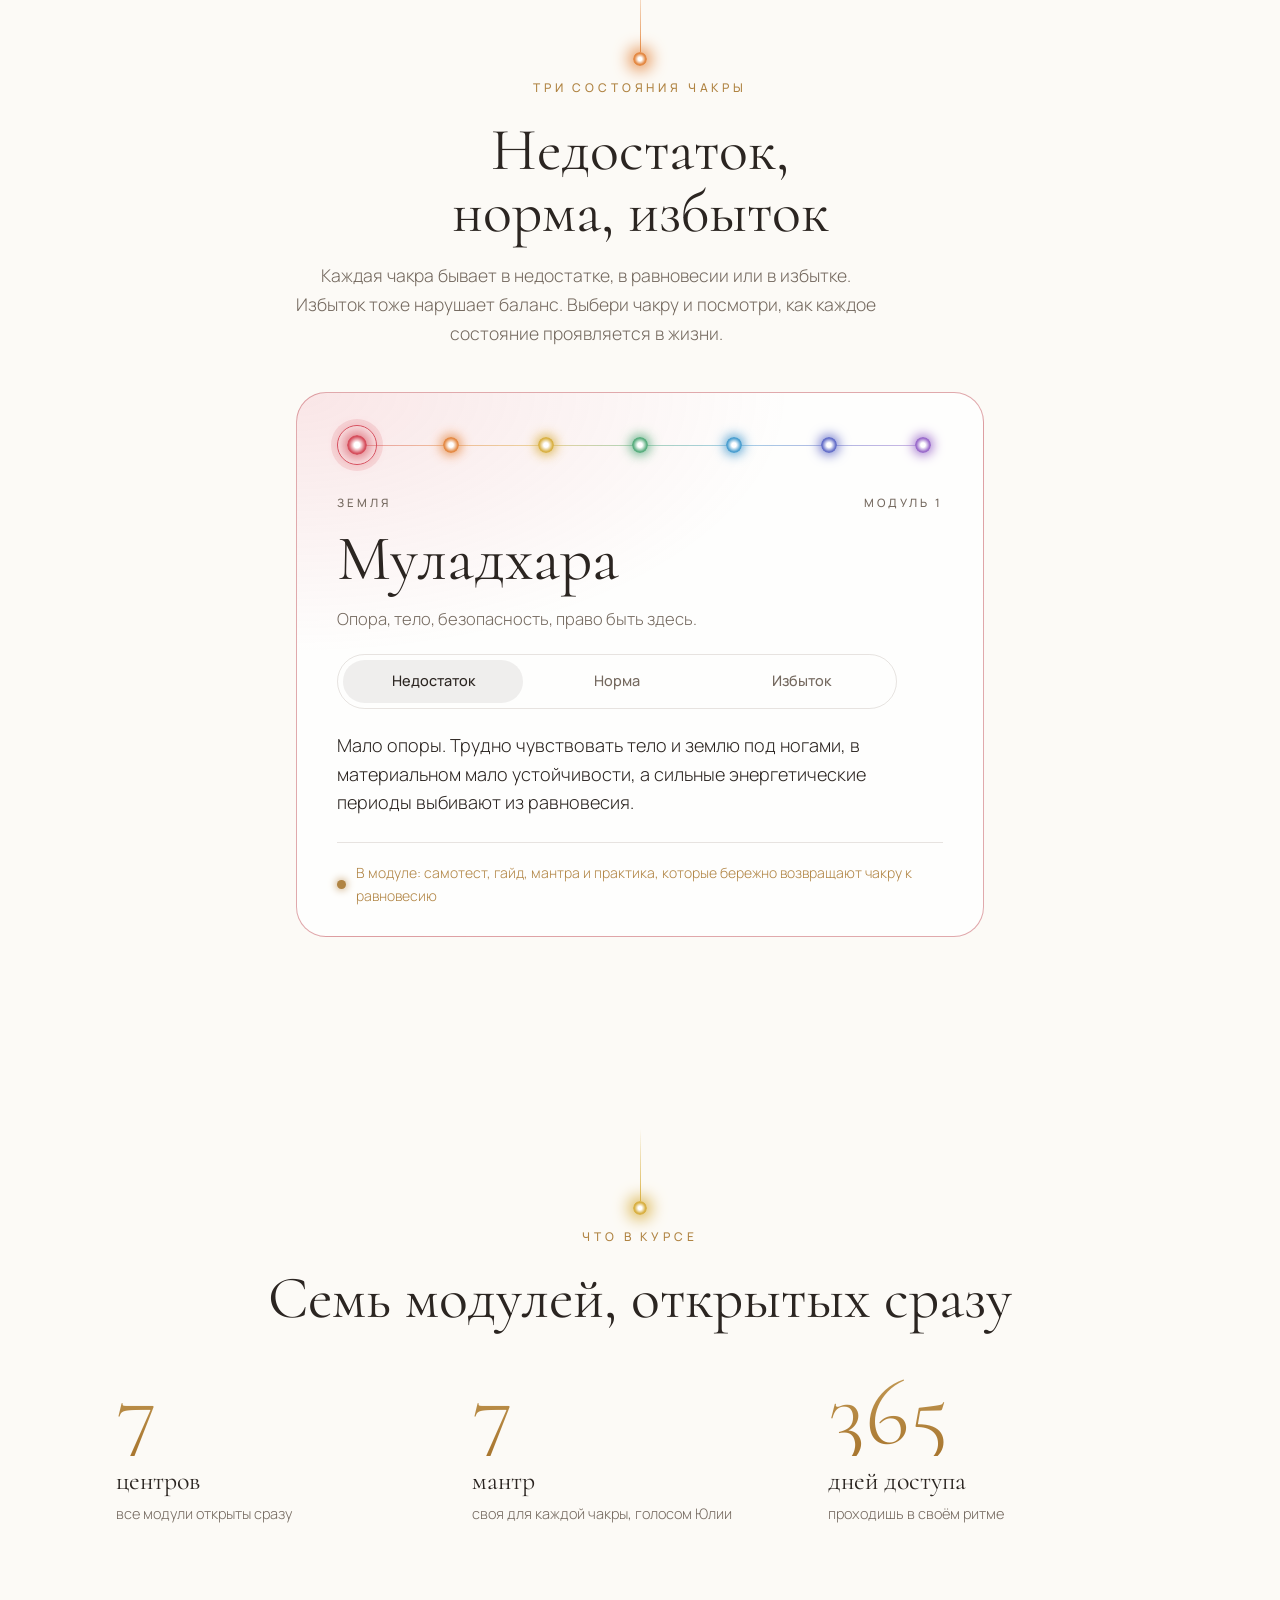
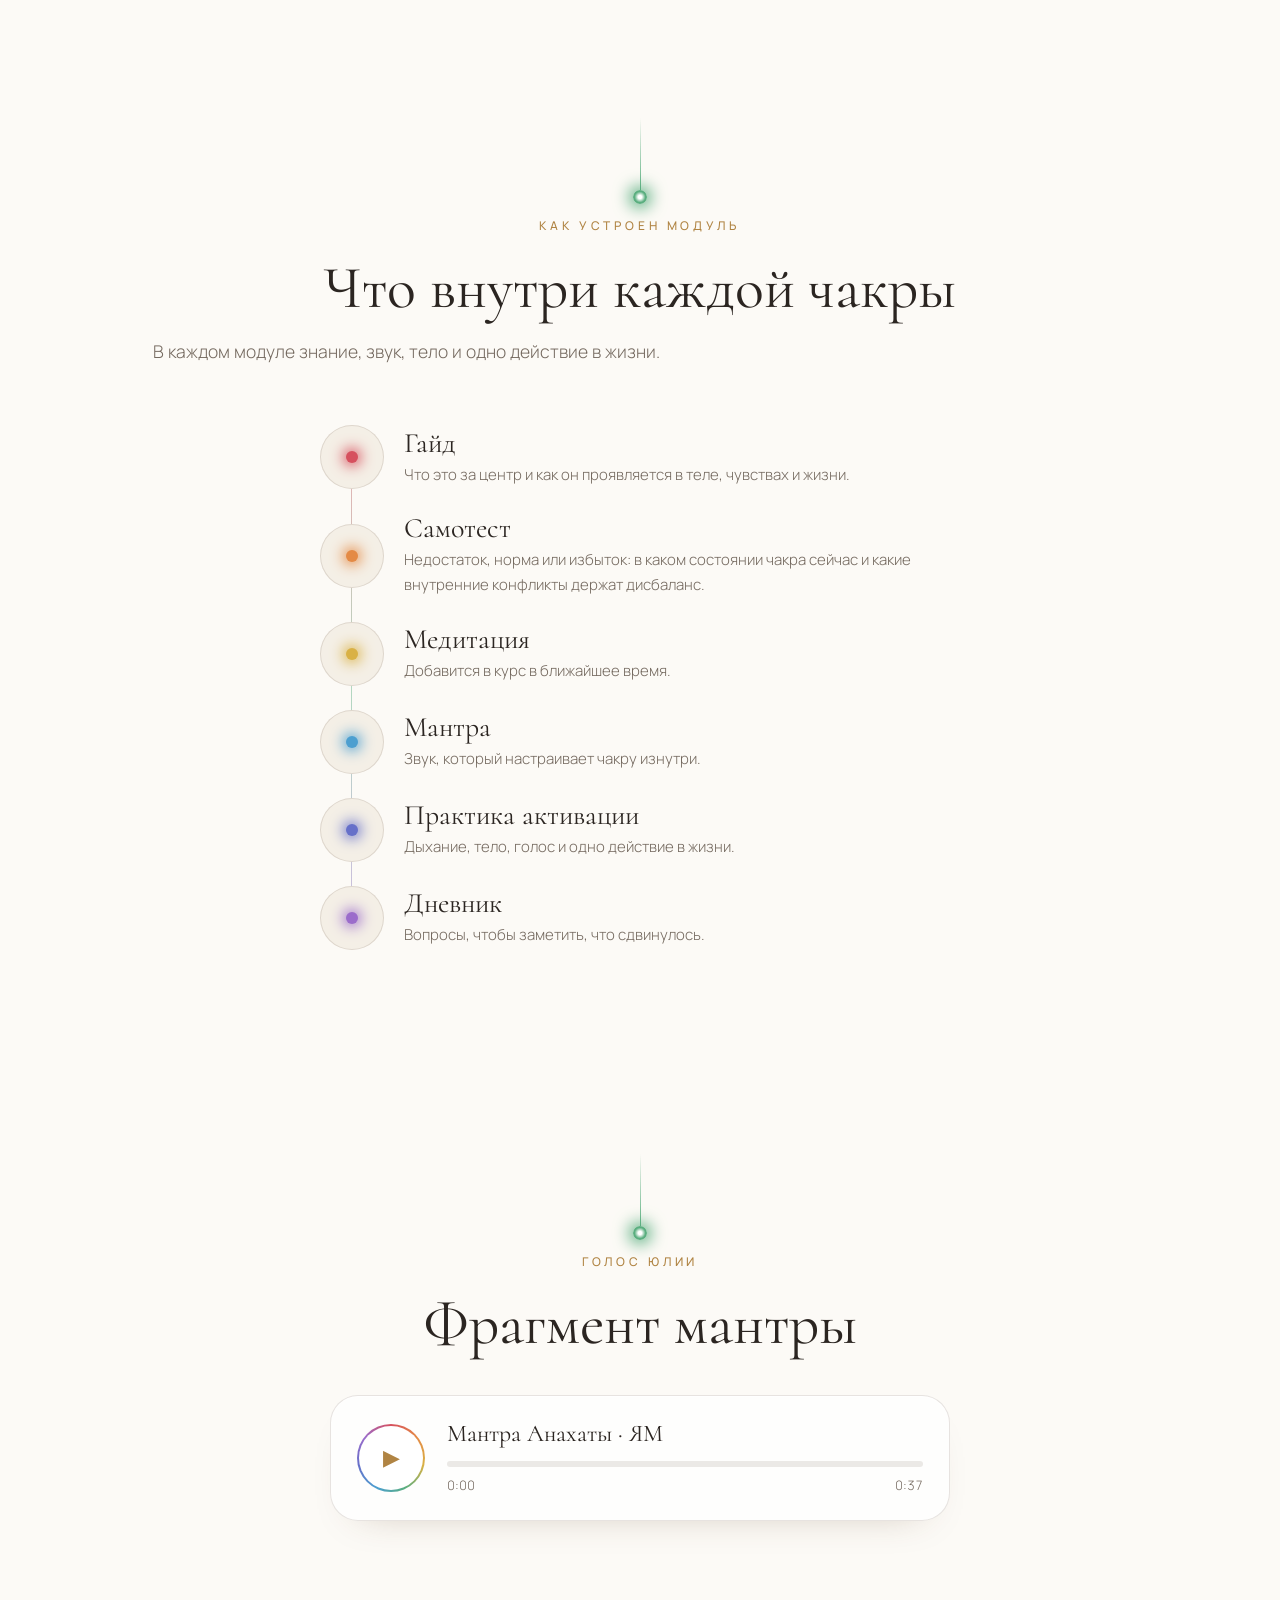
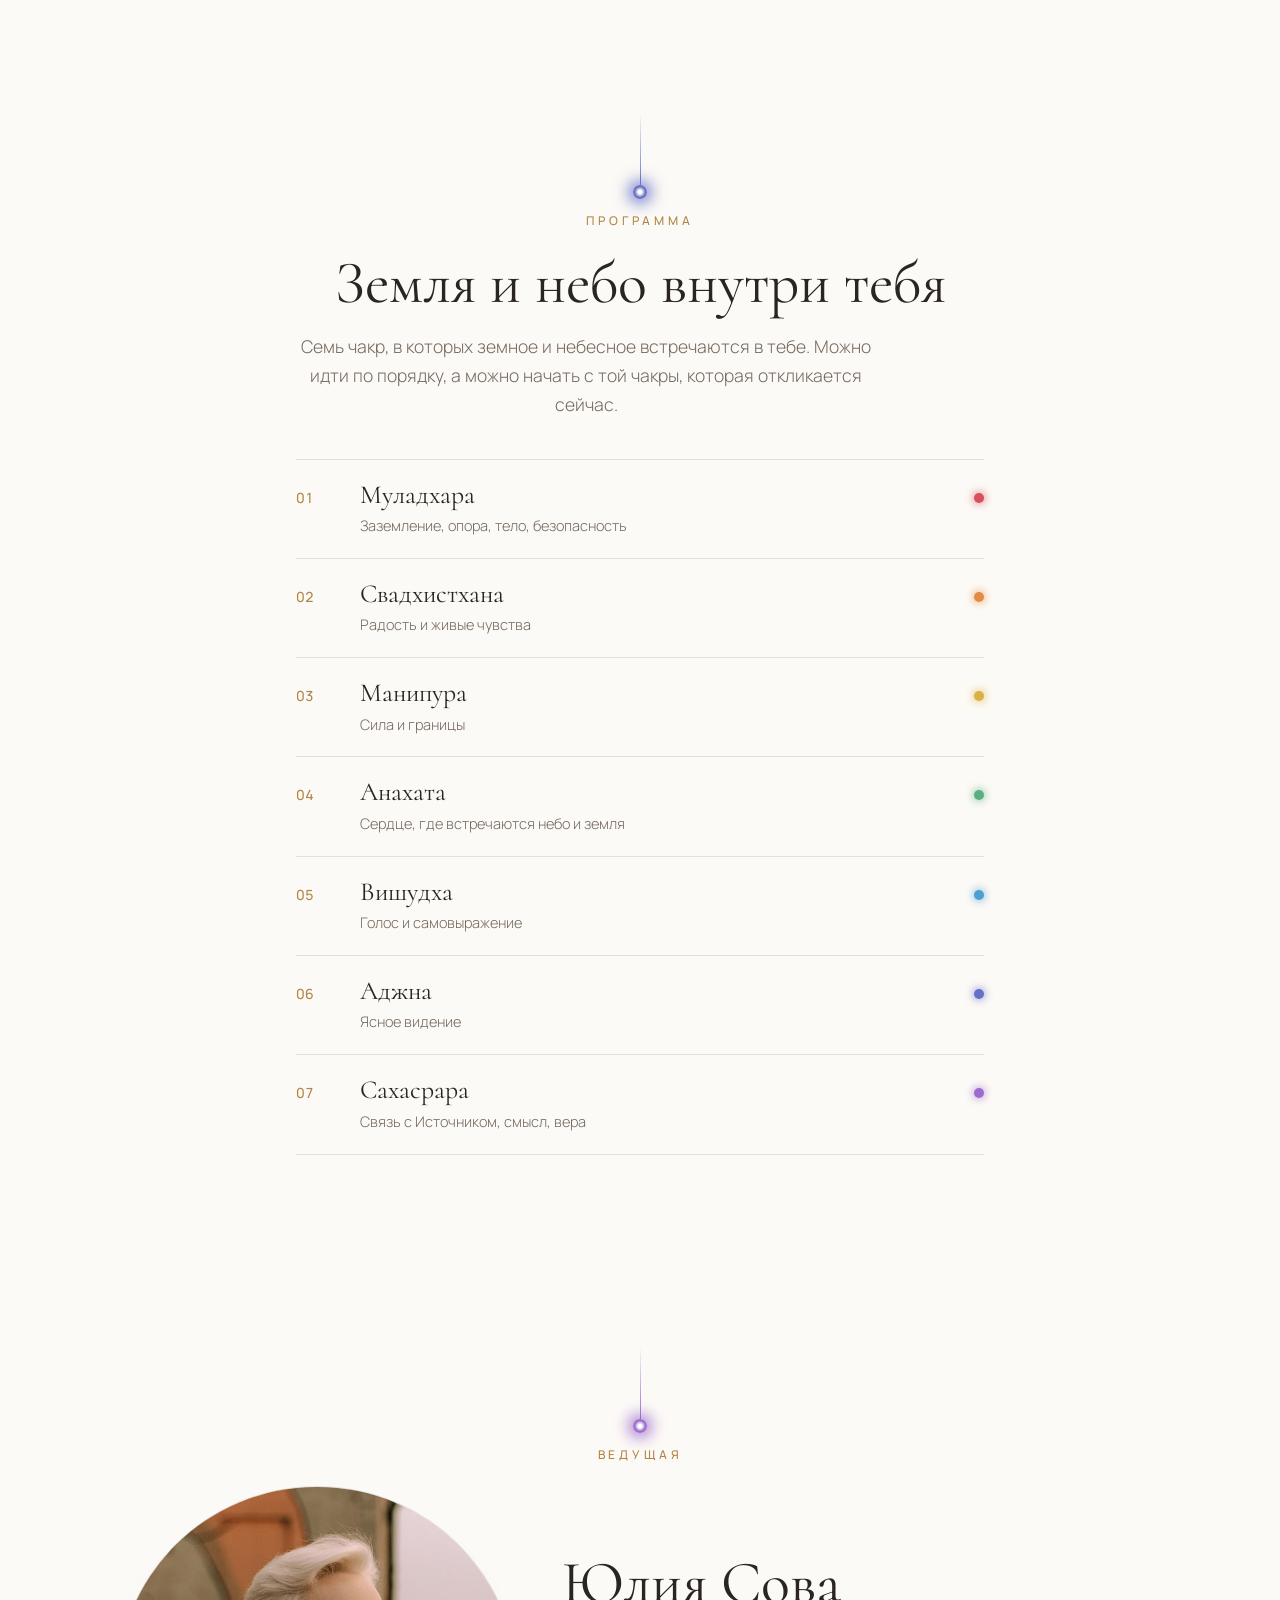
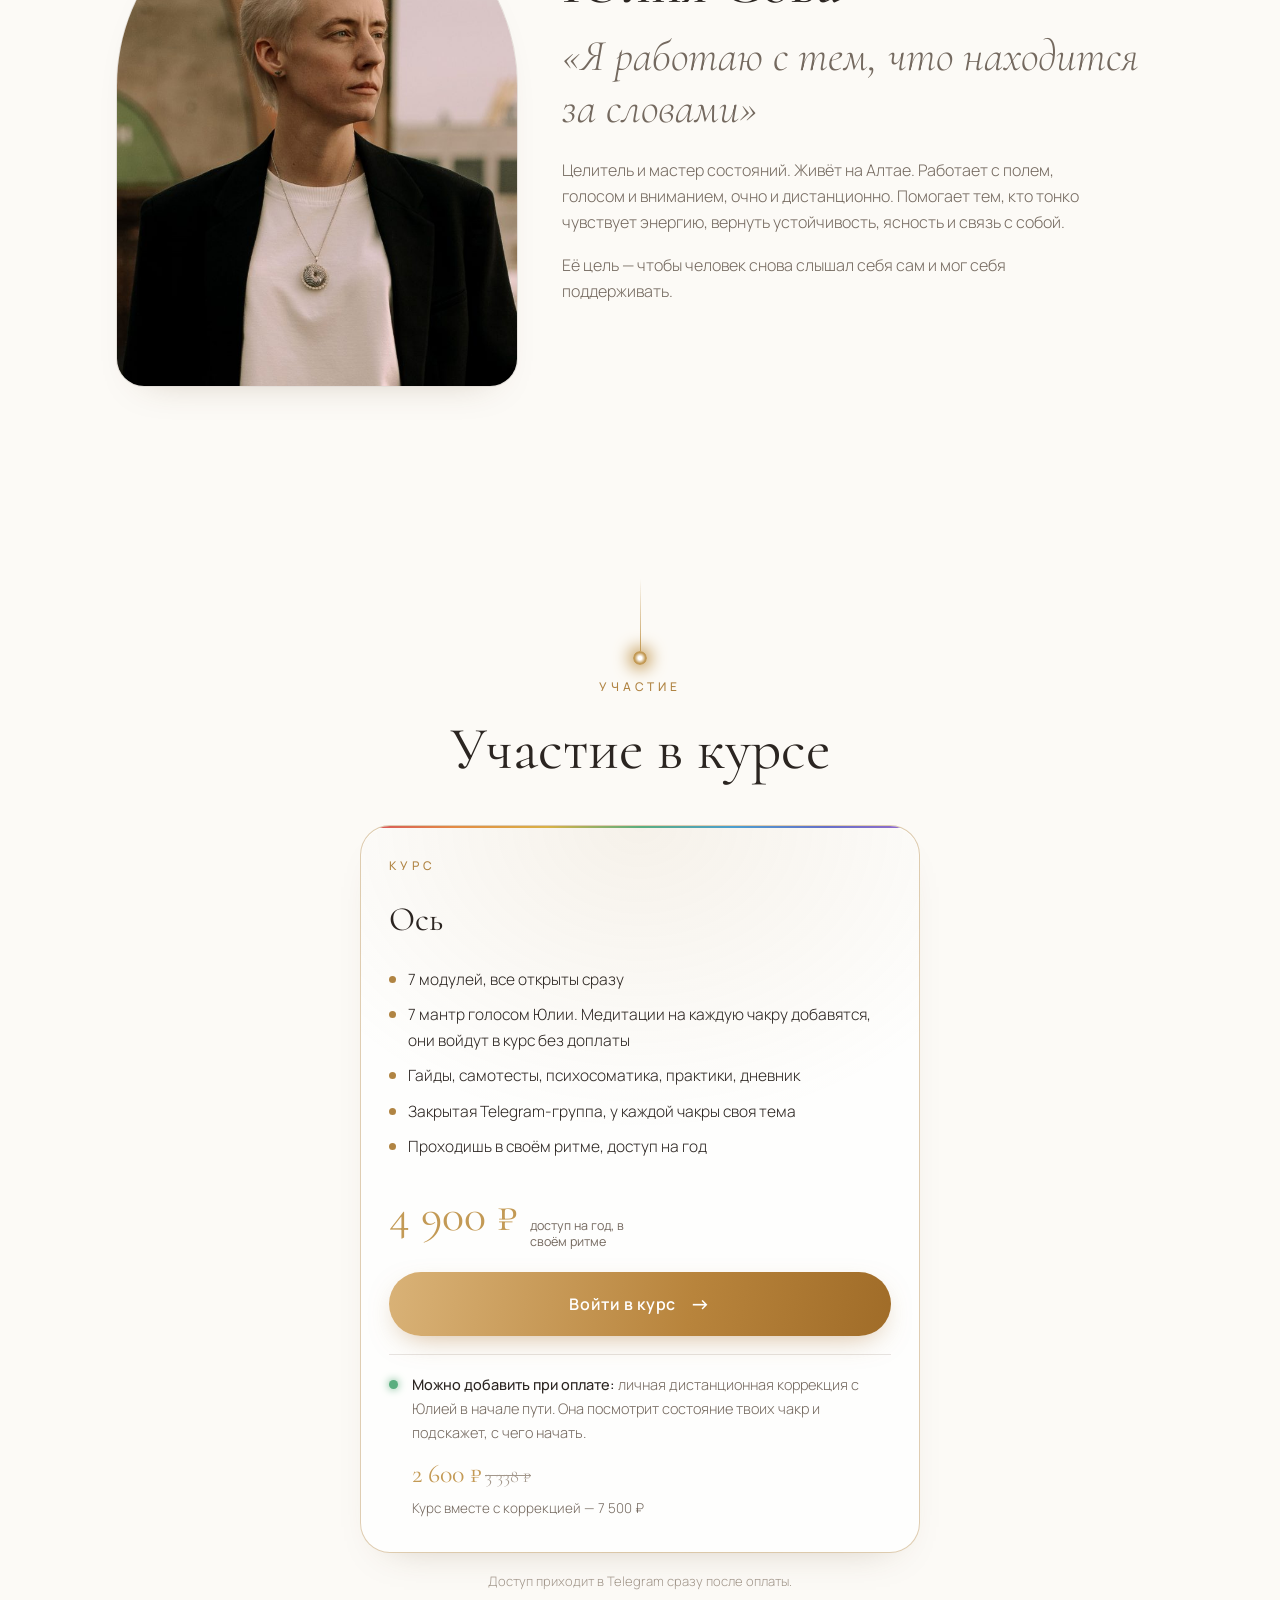
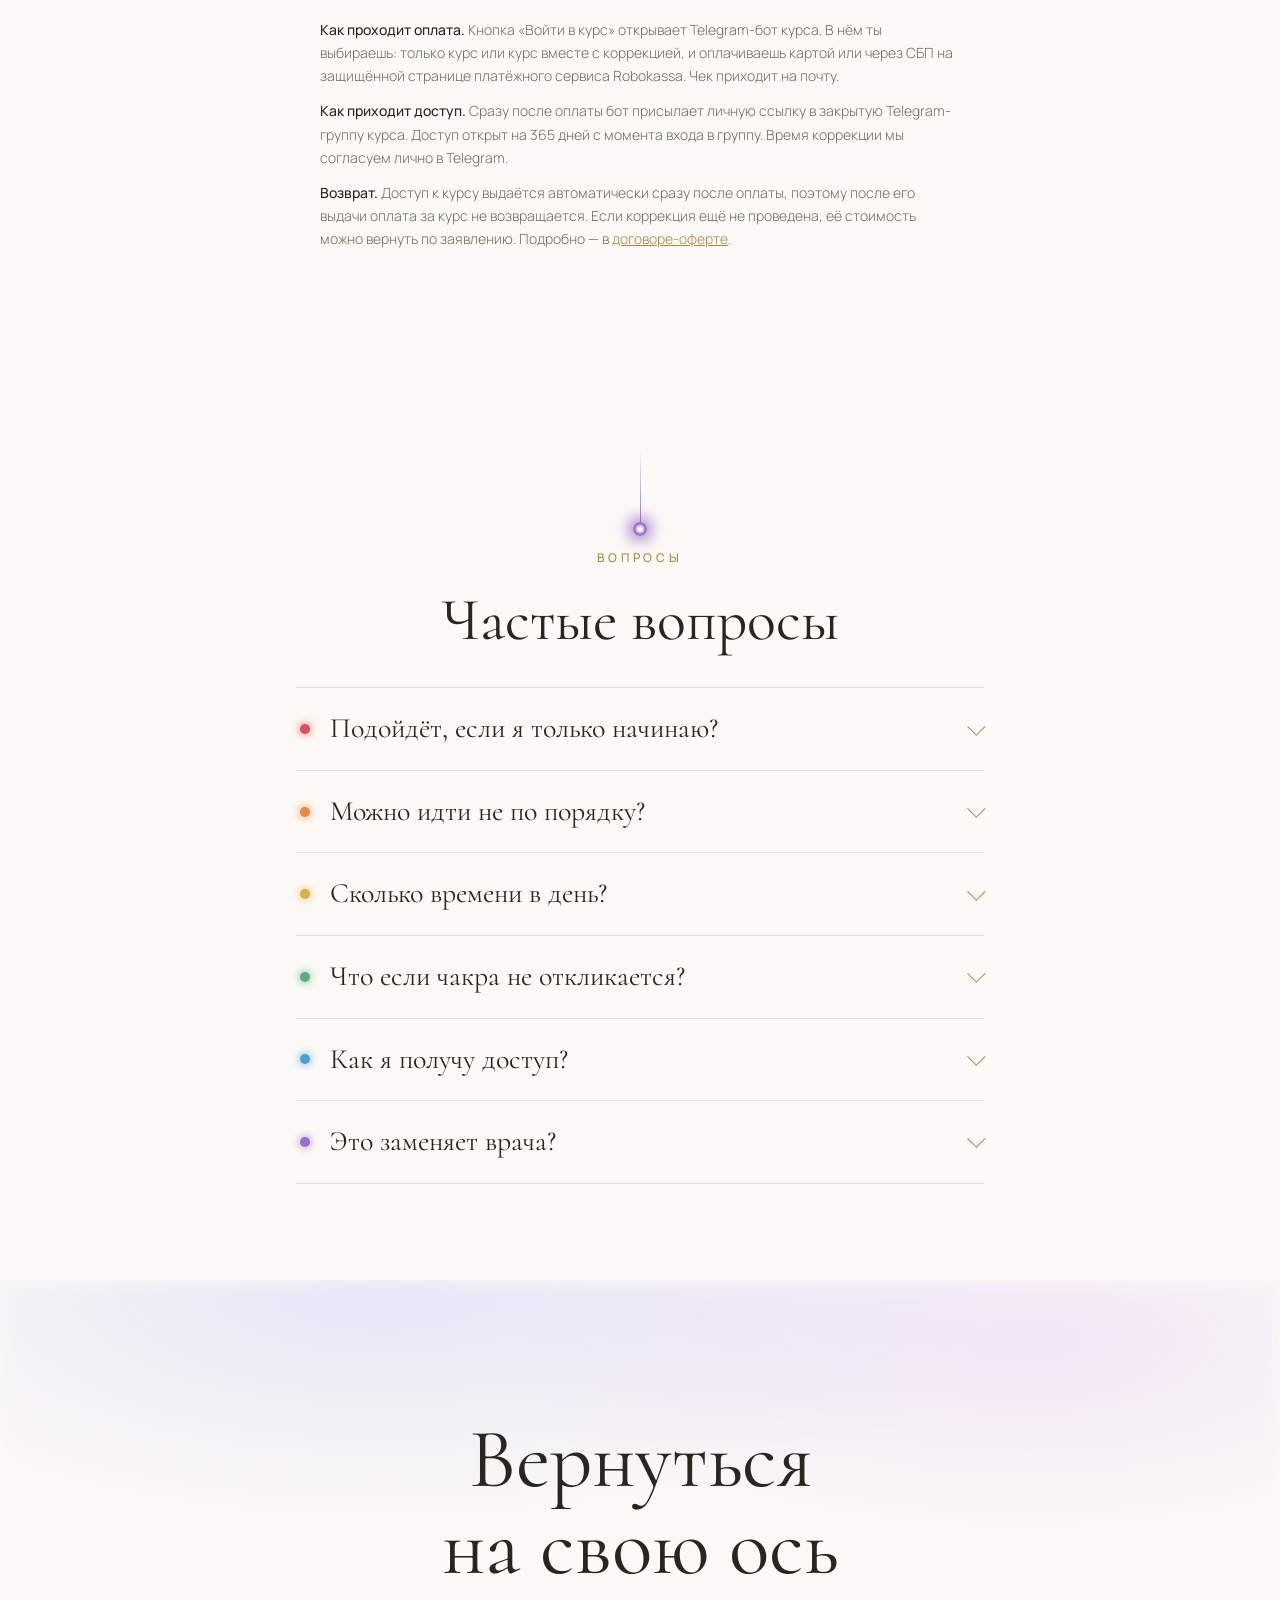
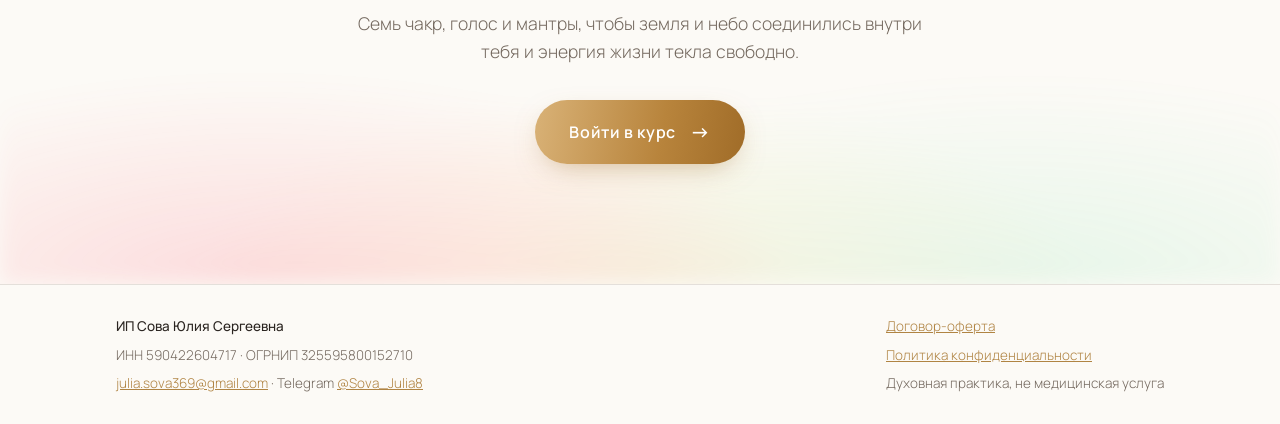
==== commit d7c659d4: "Блок «Голос Юлии»: фрагмент мантры Анахаты" ====
--- a/index.html
+++ b/index.html
@@ -102,6 +102,38 @@
   </ol>
 </div></section>
 
+<section id="listen" style="--c:var(--c4)"><div class="in">
+  <div class="mark"><span class="orb"></span><span class="eyebrow">Голос Юлии</span></div>
+  <h2 class="center">Фрагмент мантры</h2>
+  <div class="listen">
+    <button class="lplay" id="lplay" aria-label="Слушать мантру Анахаты"><span id="lico">▶</span></button>
+    <div class="lbody">
+      <div class="ltitle">Мантра Анахаты · ЯМ</div>
+      <div class="lbar" id="lbar"><i id="lfill"></i></div>
+      <div class="ltime"><span id="lcur">0:00</span><span>0:37</span></div>
+    </div>
+    <audio id="laudio" src="mantra-anahata.mp3" preload="none"></audio>
+  </div>
+</div></section>
+<style>
+.listen{margin:40px auto 0;max-width:620px;border:1px solid var(--line);border-radius:28px;padding:24px 26px;background:var(--card);display:grid;grid-template-columns:auto minmax(0,1fr);gap:22px;align-items:center;box-shadow:0 1px 0 rgba(255,255,255,.8) inset,0 18px 40px -30px rgba(90,60,30,.35)}
+.lplay{width:68px;height:68px;border-radius:50%;border:0;padding:2px;cursor:pointer;background:conic-gradient(var(--c1),var(--c2),var(--c3),var(--c4),var(--c5),var(--c6),var(--c7),var(--c1))}
+.lplay span{width:100%;height:100%;border-radius:50%;background:#fff;display:grid;place-items:center;color:var(--gold);font-size:22px}
+.lplay:focus-visible{outline:2px solid var(--gold);outline-offset:4px}
+.ltitle{font:400 24px/1.2 var(--display);margin-bottom:12px}
+.lbar{height:6px;border-radius:999px;background:rgba(70,52,34,.1);overflow:hidden;cursor:pointer}
+.lbar i{display:block;height:100%;width:0;background:linear-gradient(90deg,var(--gold1),var(--gold2));border-radius:999px}
+.ltime{display:flex;justify-content:space-between;color:var(--muted);font-size:13px;margin-top:8px;font-variant-numeric:tabular-nums}
+</style>
+<script>
+(function(){var a=document.getElementById('laudio'),b=document.getElementById('lplay'),ic=document.getElementById('lico'),f=document.getElementById('lfill'),c=document.getElementById('lcur'),bar=document.getElementById('lbar');
+function t(s){s=Math.floor(s||0);return Math.floor(s/60)+':'+String(s%60).padStart(2,'0')}
+b.onclick=function(){if(a.paused){a.play()}else{a.pause()}};
+a.onplay=function(){ic.textContent='❚❚'};a.onpause=a.onended=function(){ic.textContent='▶'};
+a.ontimeupdate=function(){f.style.width=(a.currentTime/(a.duration||37)*100)+'%';c.textContent=t(a.currentTime)};
+bar.onclick=function(e){var r=bar.getBoundingClientRect();if(a.duration){a.currentTime=(e.clientX-r.left)/r.width*a.duration}};})();
+</script>
+  
 <section id="modules" style="--c:var(--c6)"><div class="in narrow">
   <div class="mark center"><span class="orb"></span><span class="eyebrow">Программа</span></div>
   <h2 class="center">Земля и небо внутри тебя</h2>
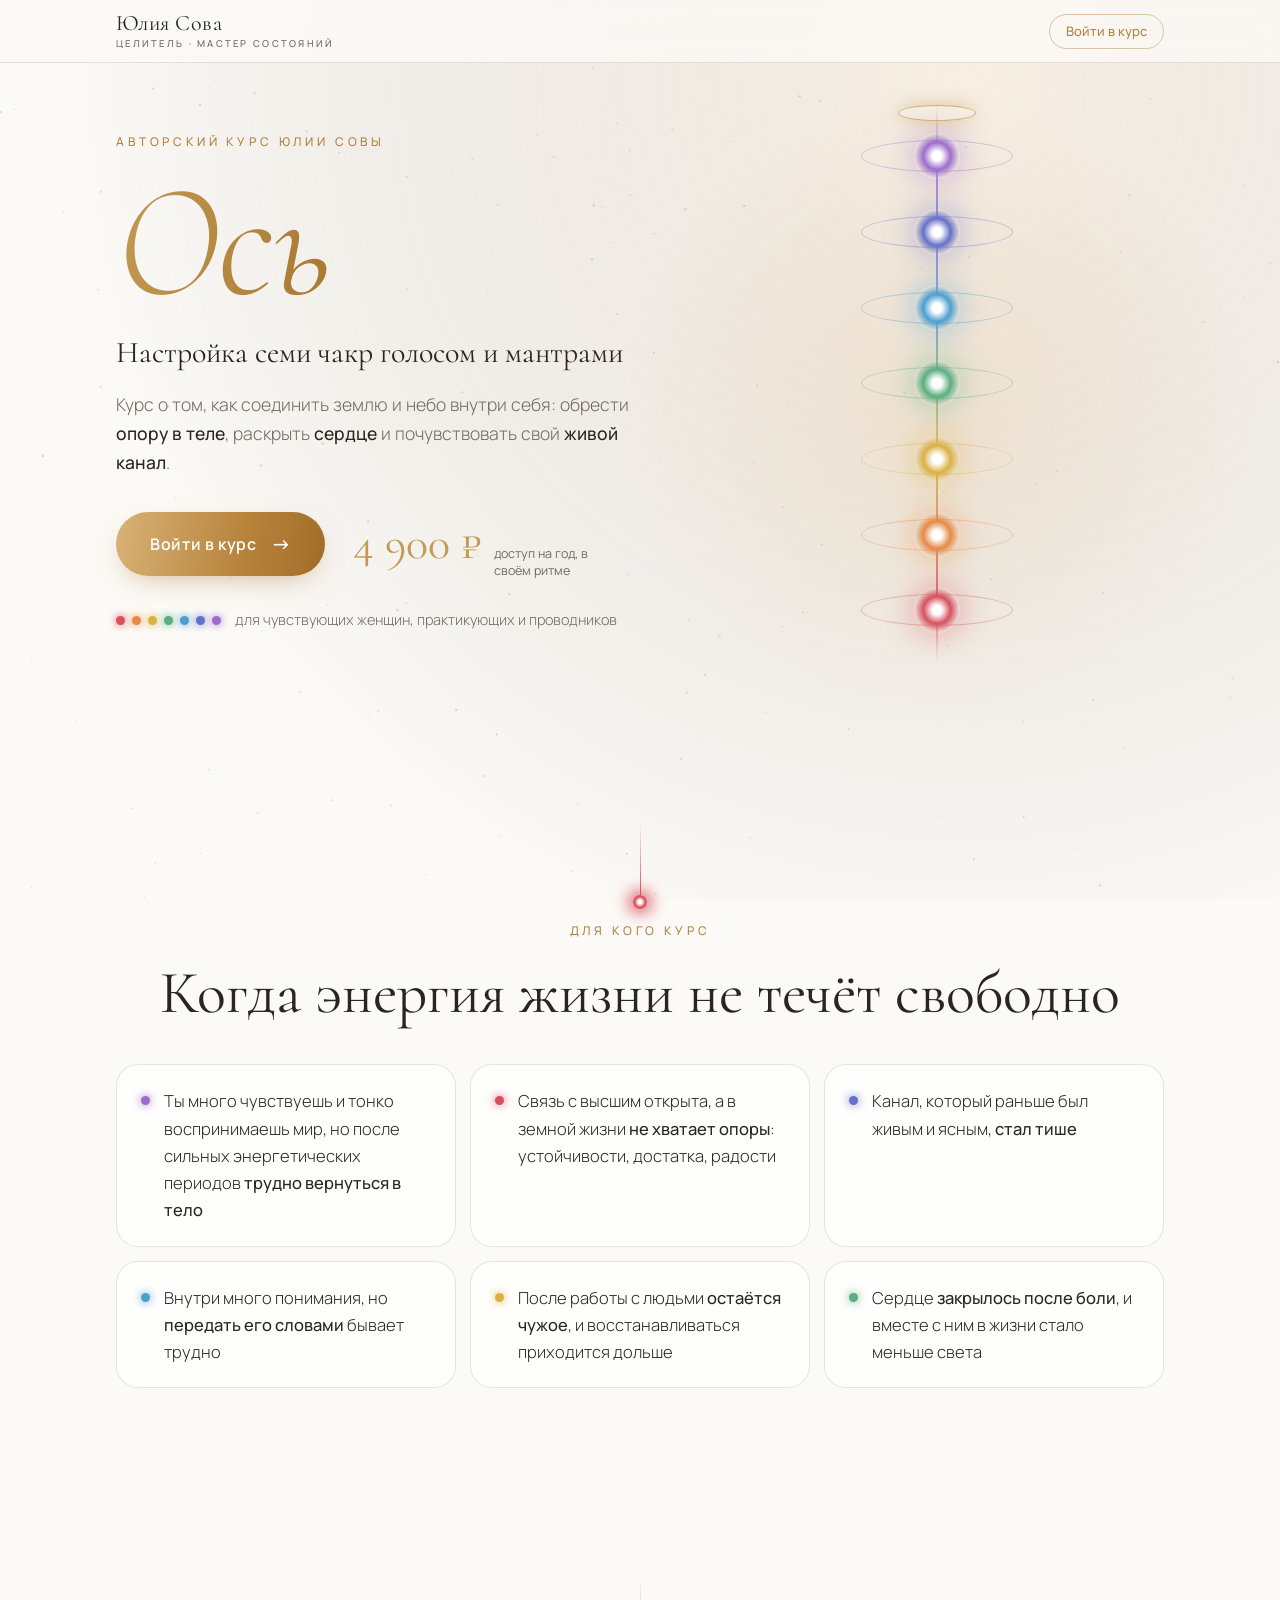
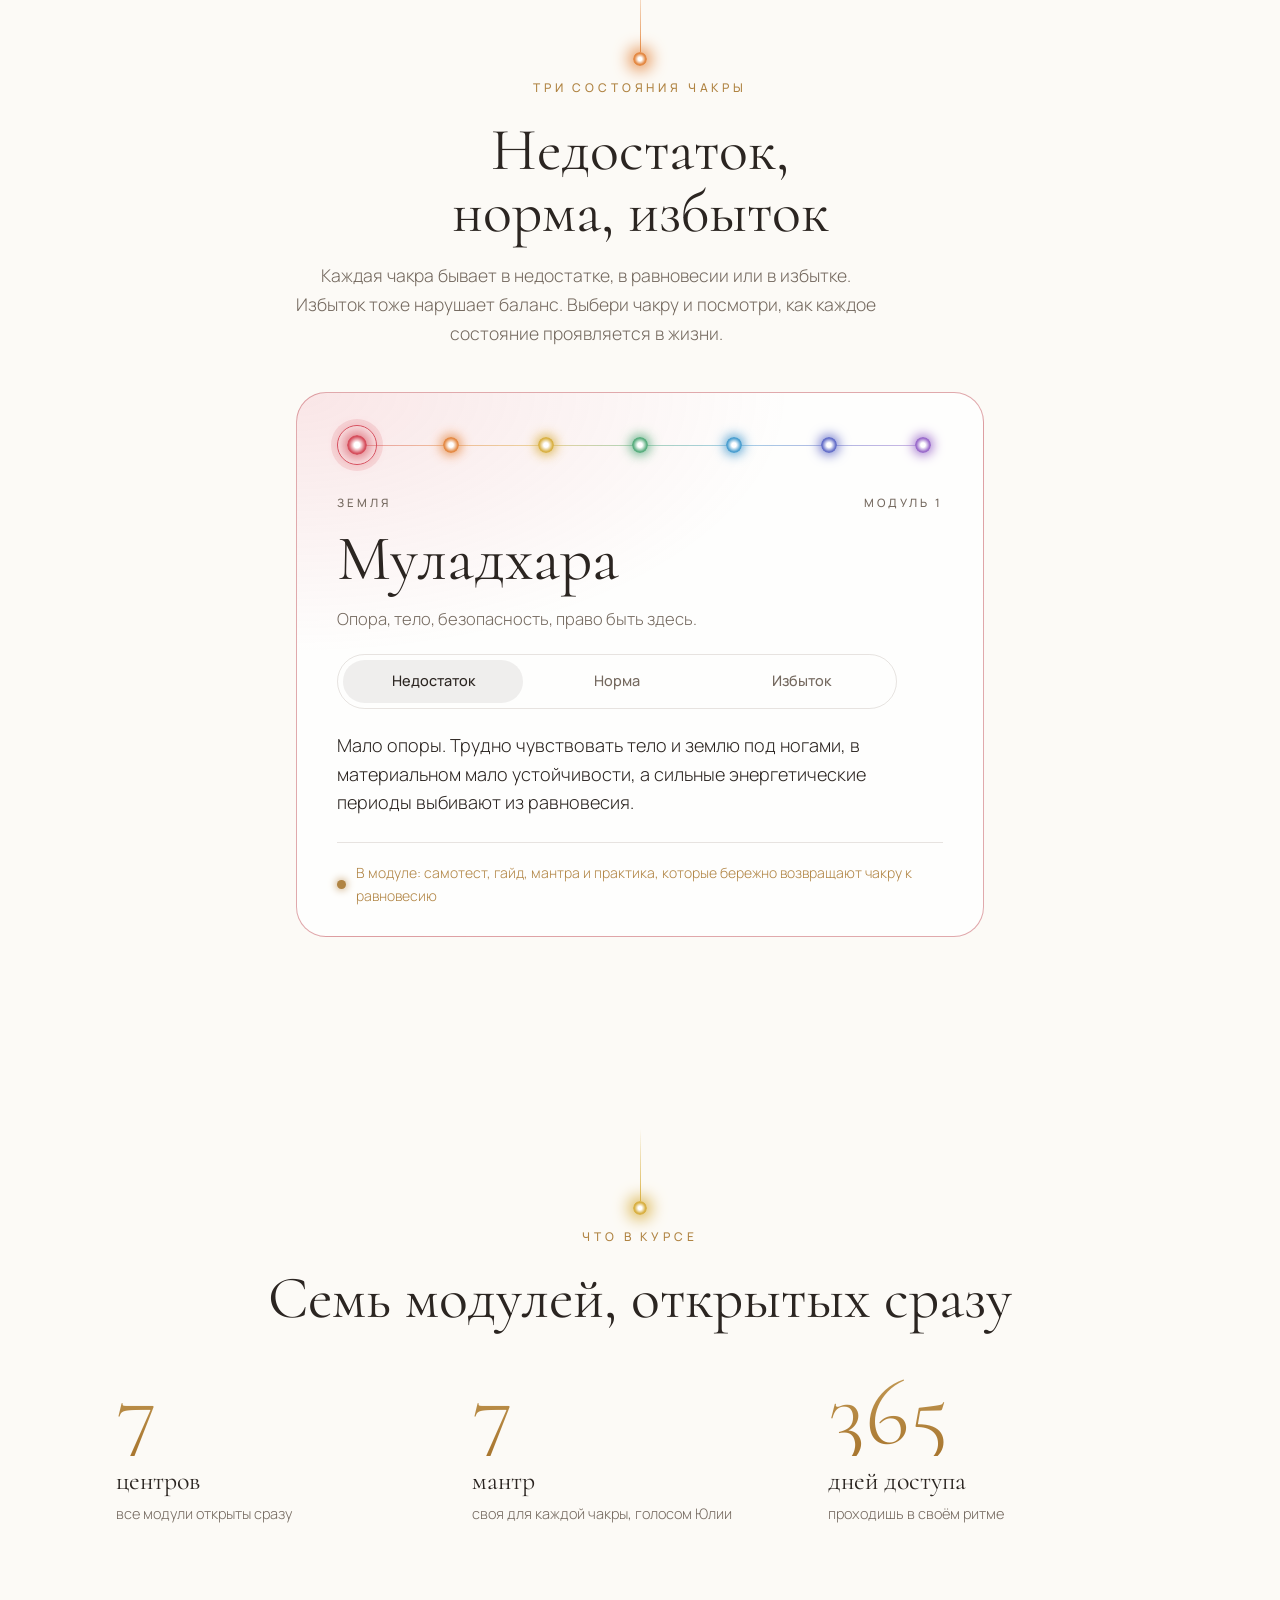
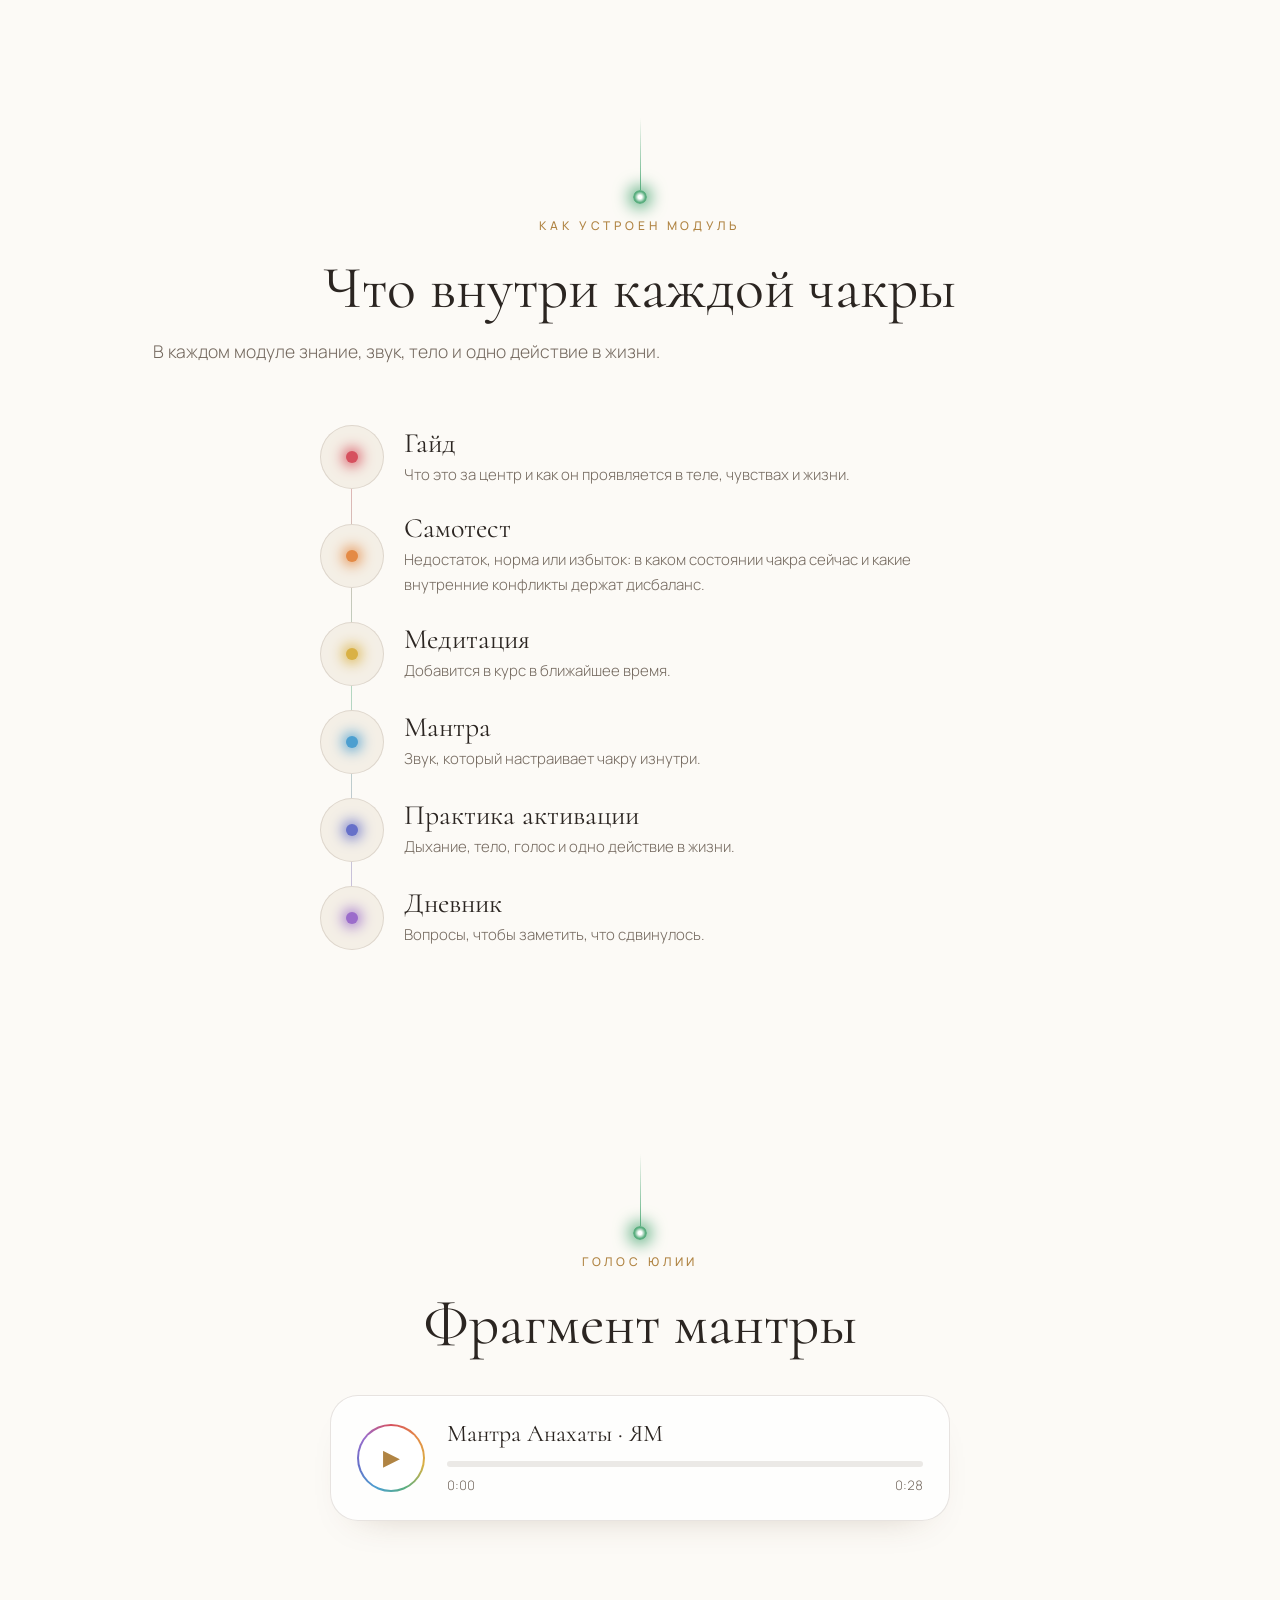
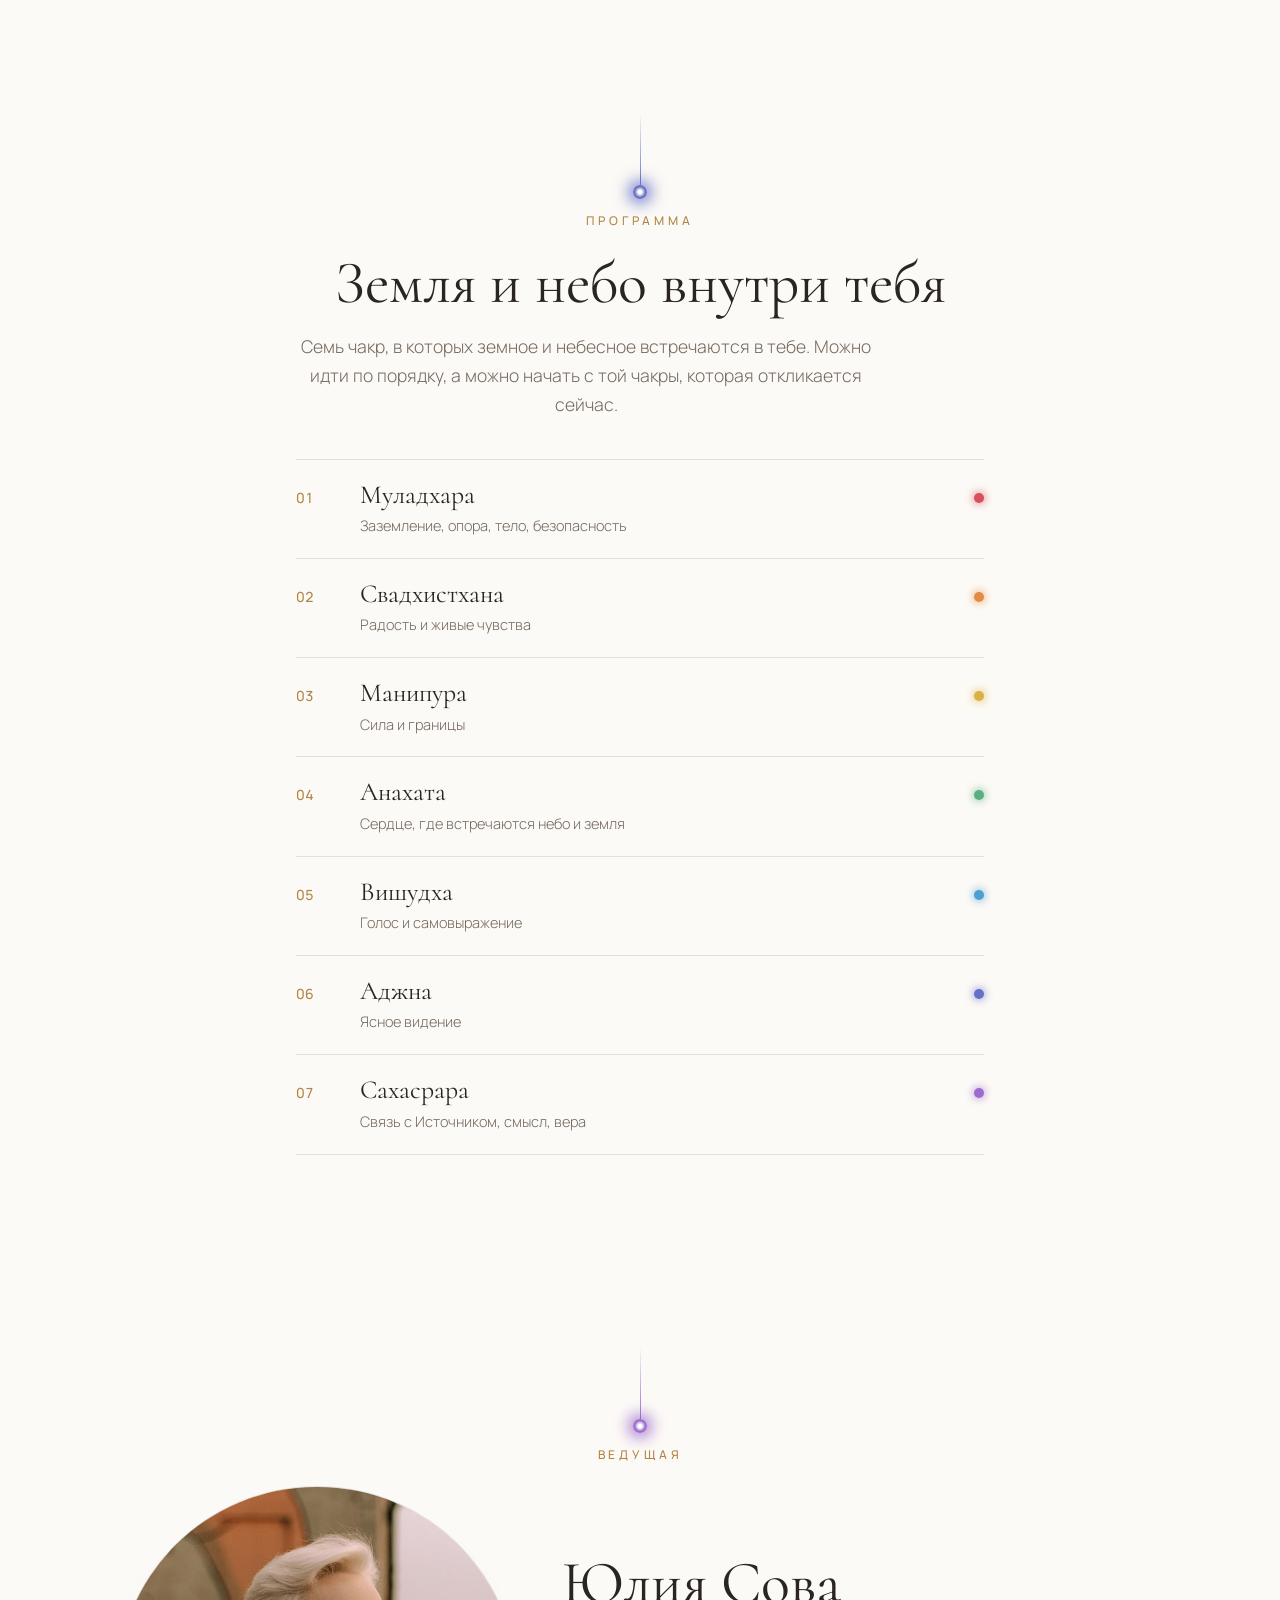
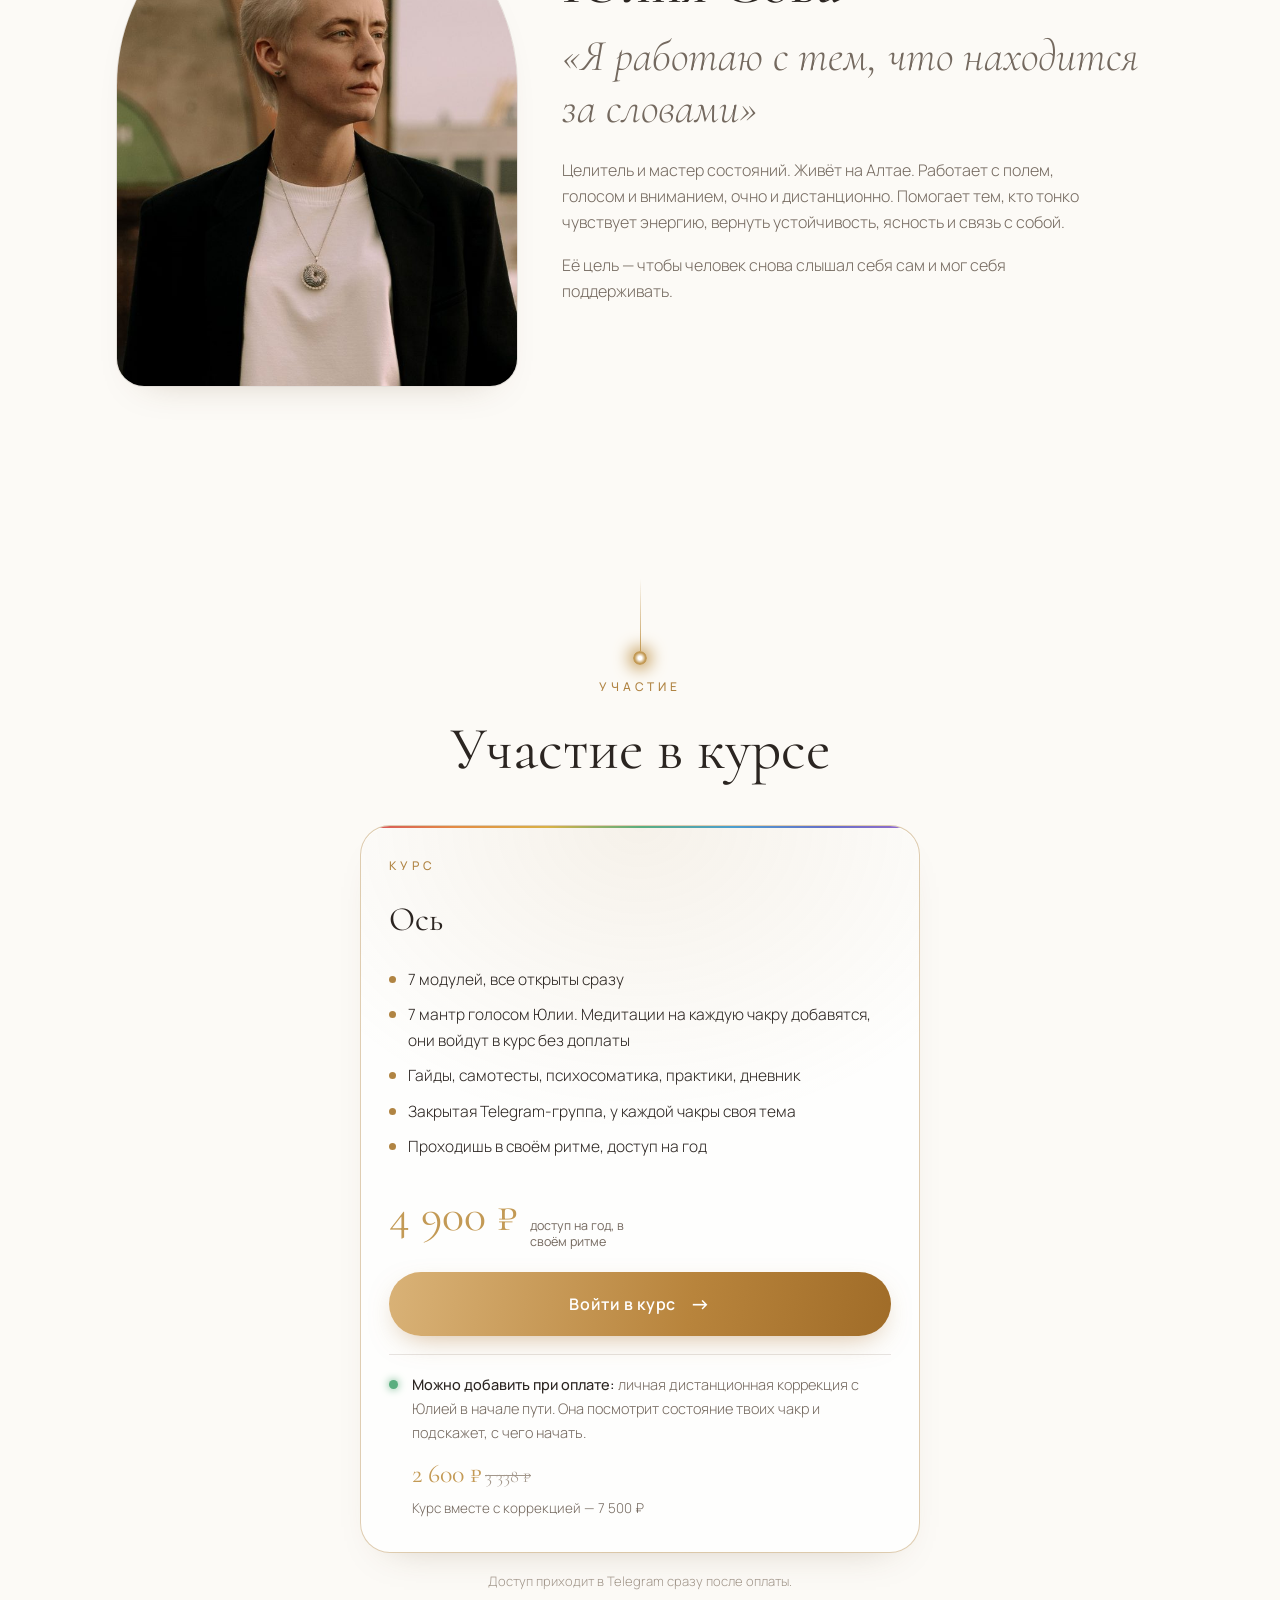
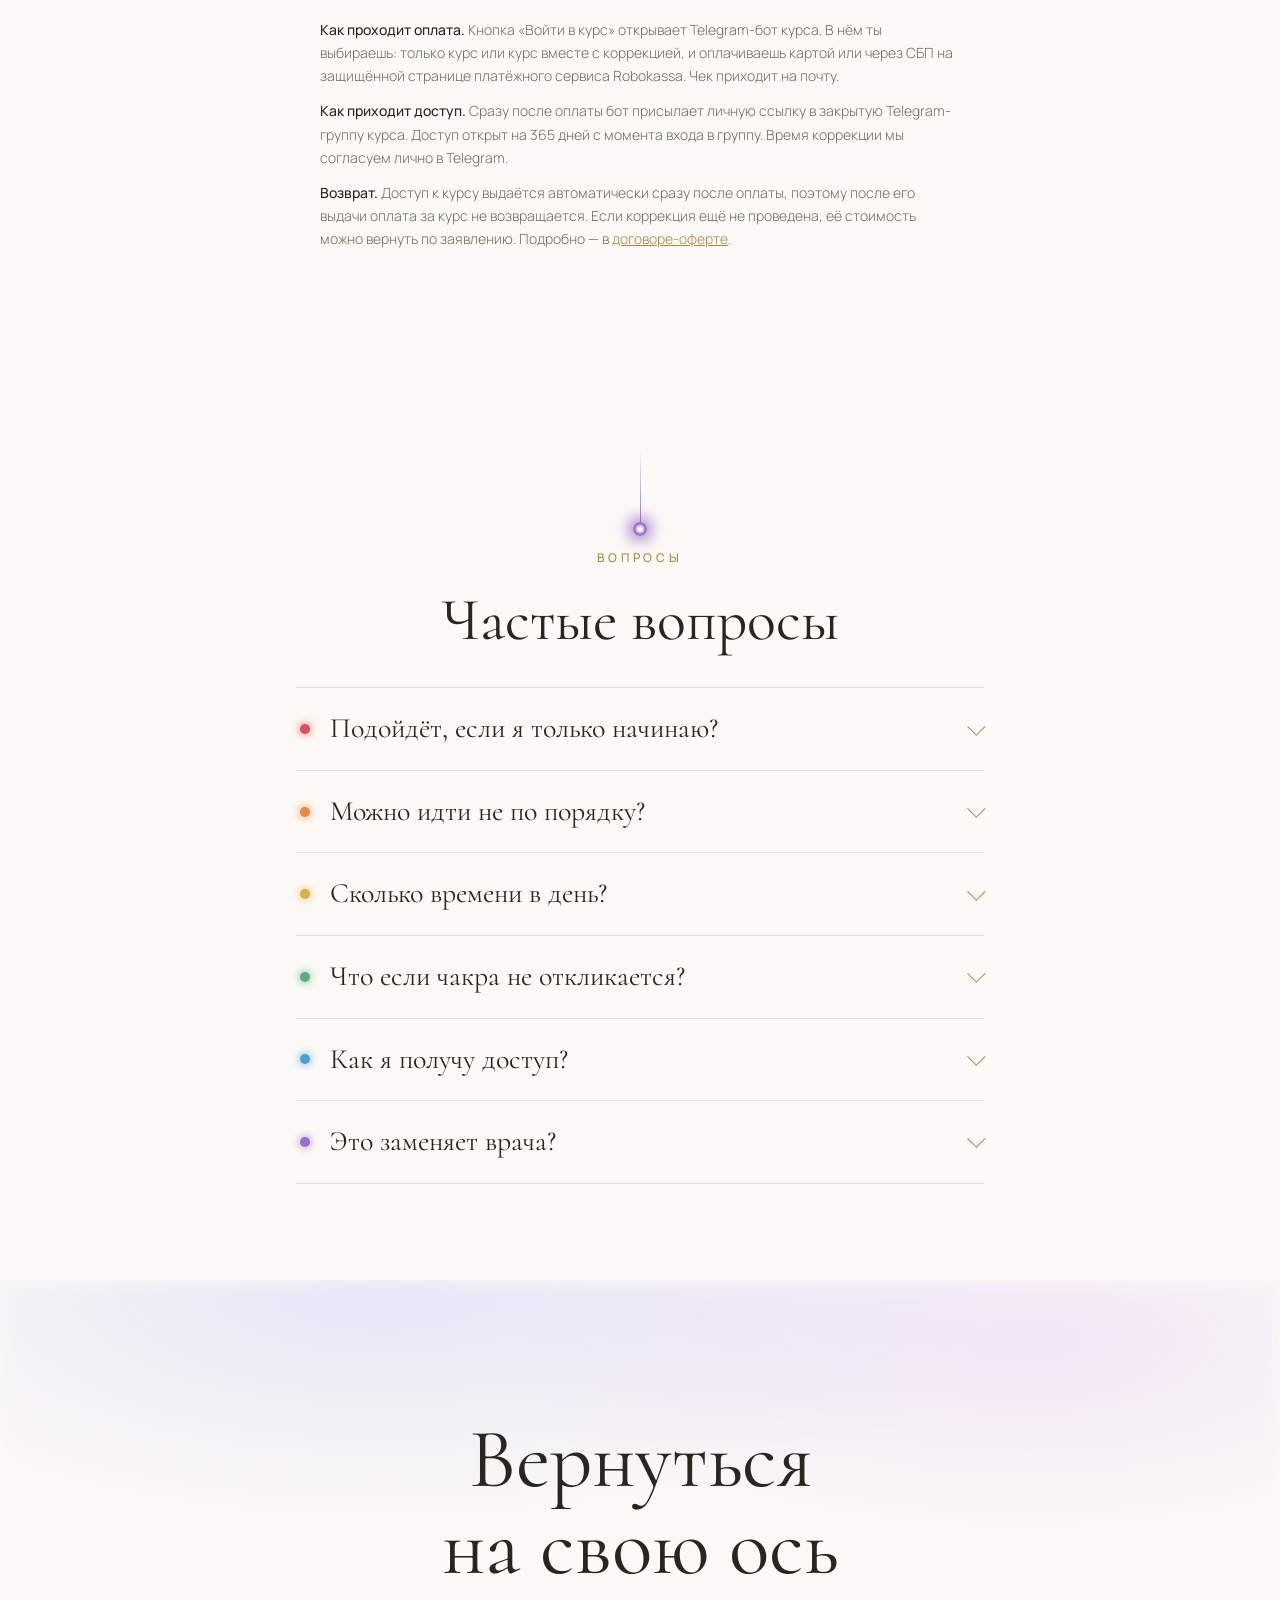
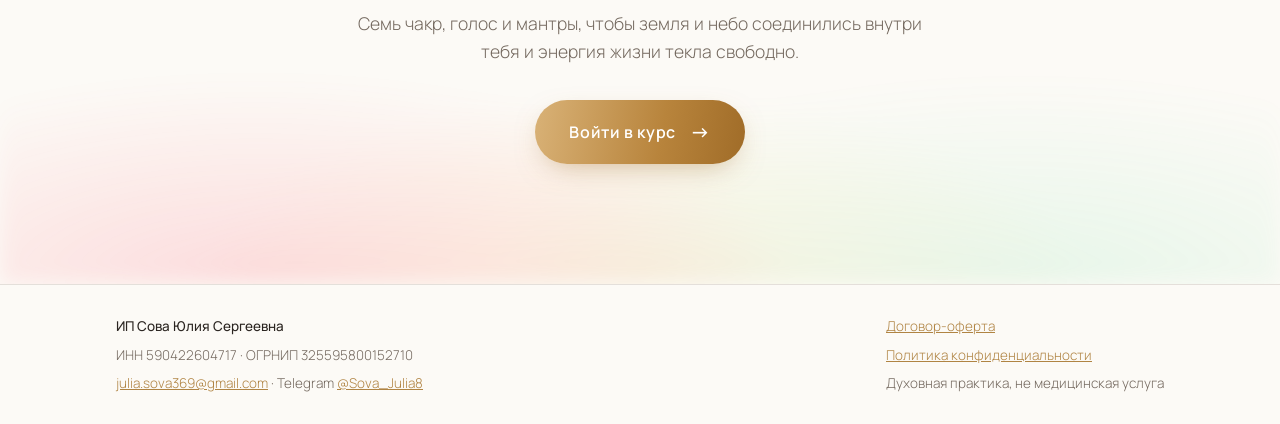
==== commit 70903d2b: "Фрагмент мантры: длительность 0:28" ====
--- a/index.html
+++ b/index.html
@@ -110,7 +110,7 @@
     <div class="lbody">
       <div class="ltitle">Мантра Анахаты · ЯМ</div>
       <div class="lbar" id="lbar"><i id="lfill"></i></div>
-      <div class="ltime"><span id="lcur">0:00</span><span>0:37</span></div>
+      <div class="ltime"><span id="lcur">0:00</span><span>0:28</span></div>
     </div>
     <audio id="laudio" src="mantra-anahata.mp3" preload="none"></audio>
   </div>
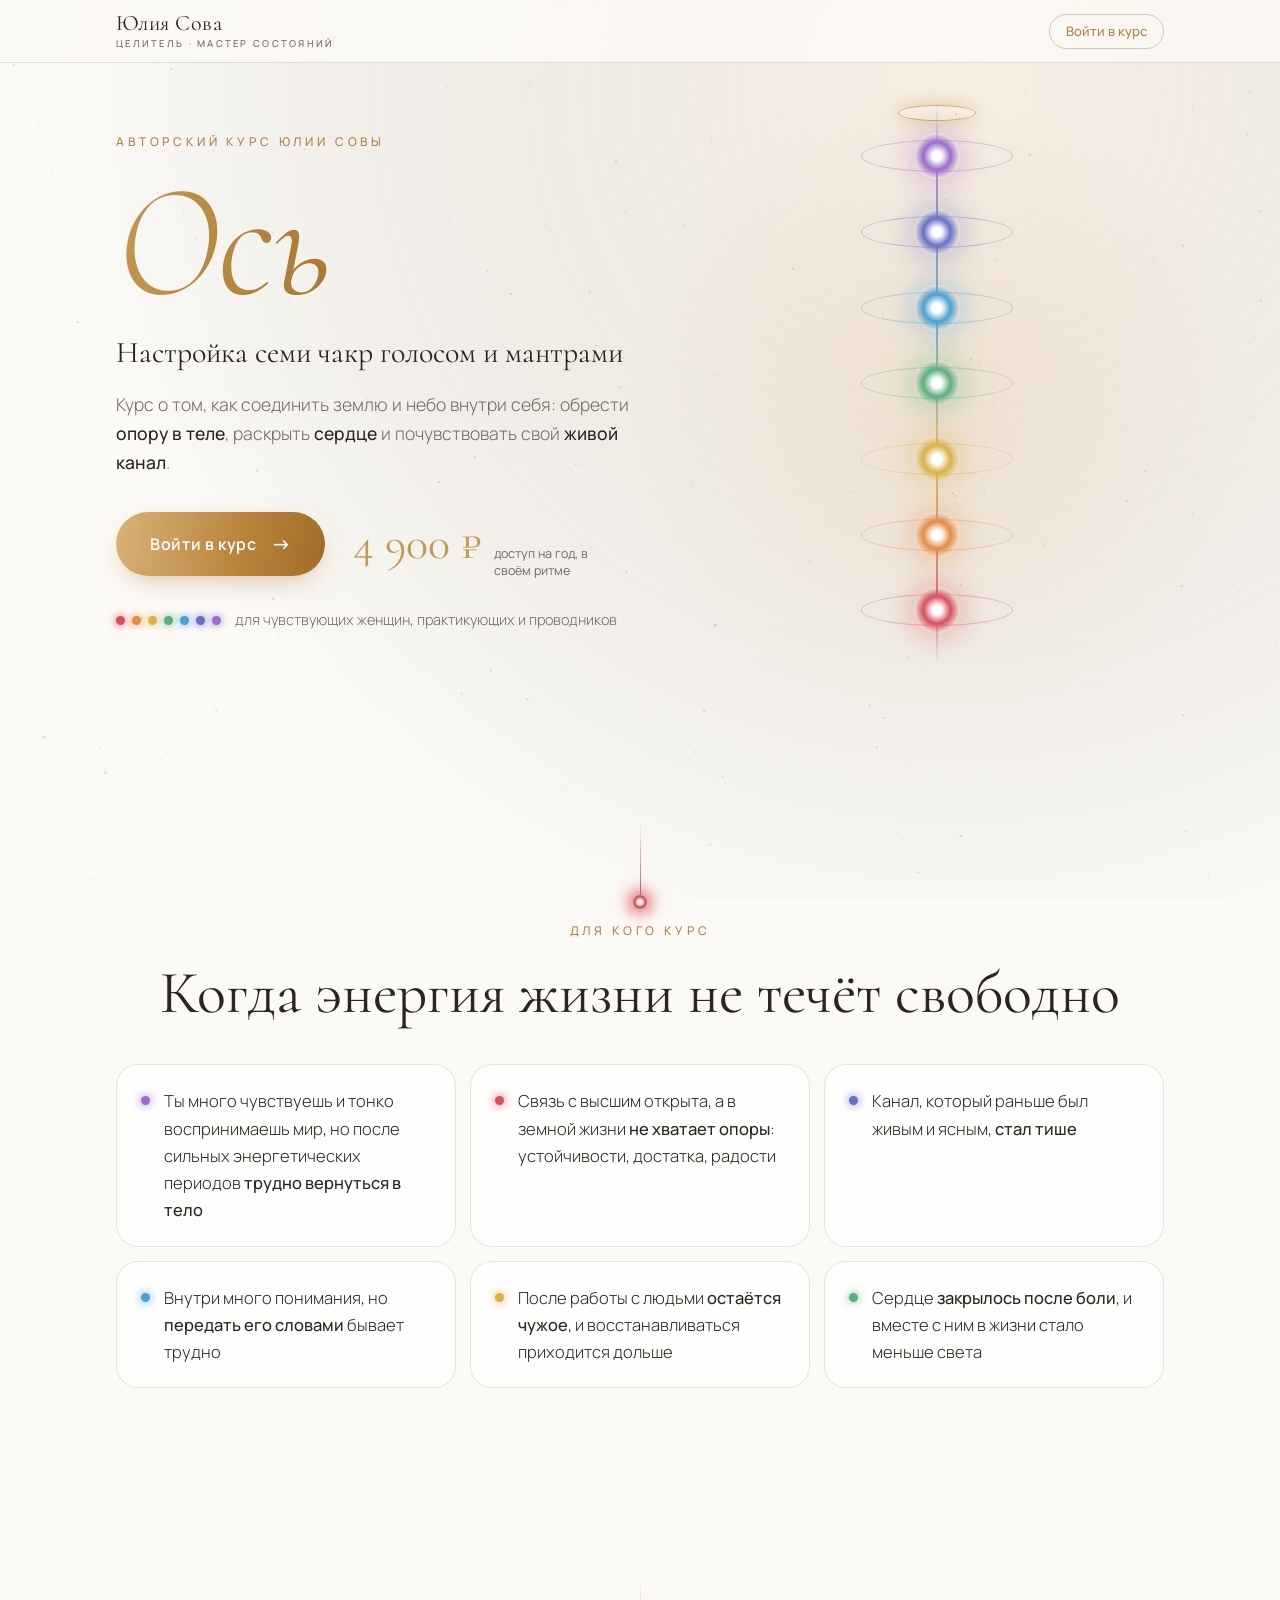
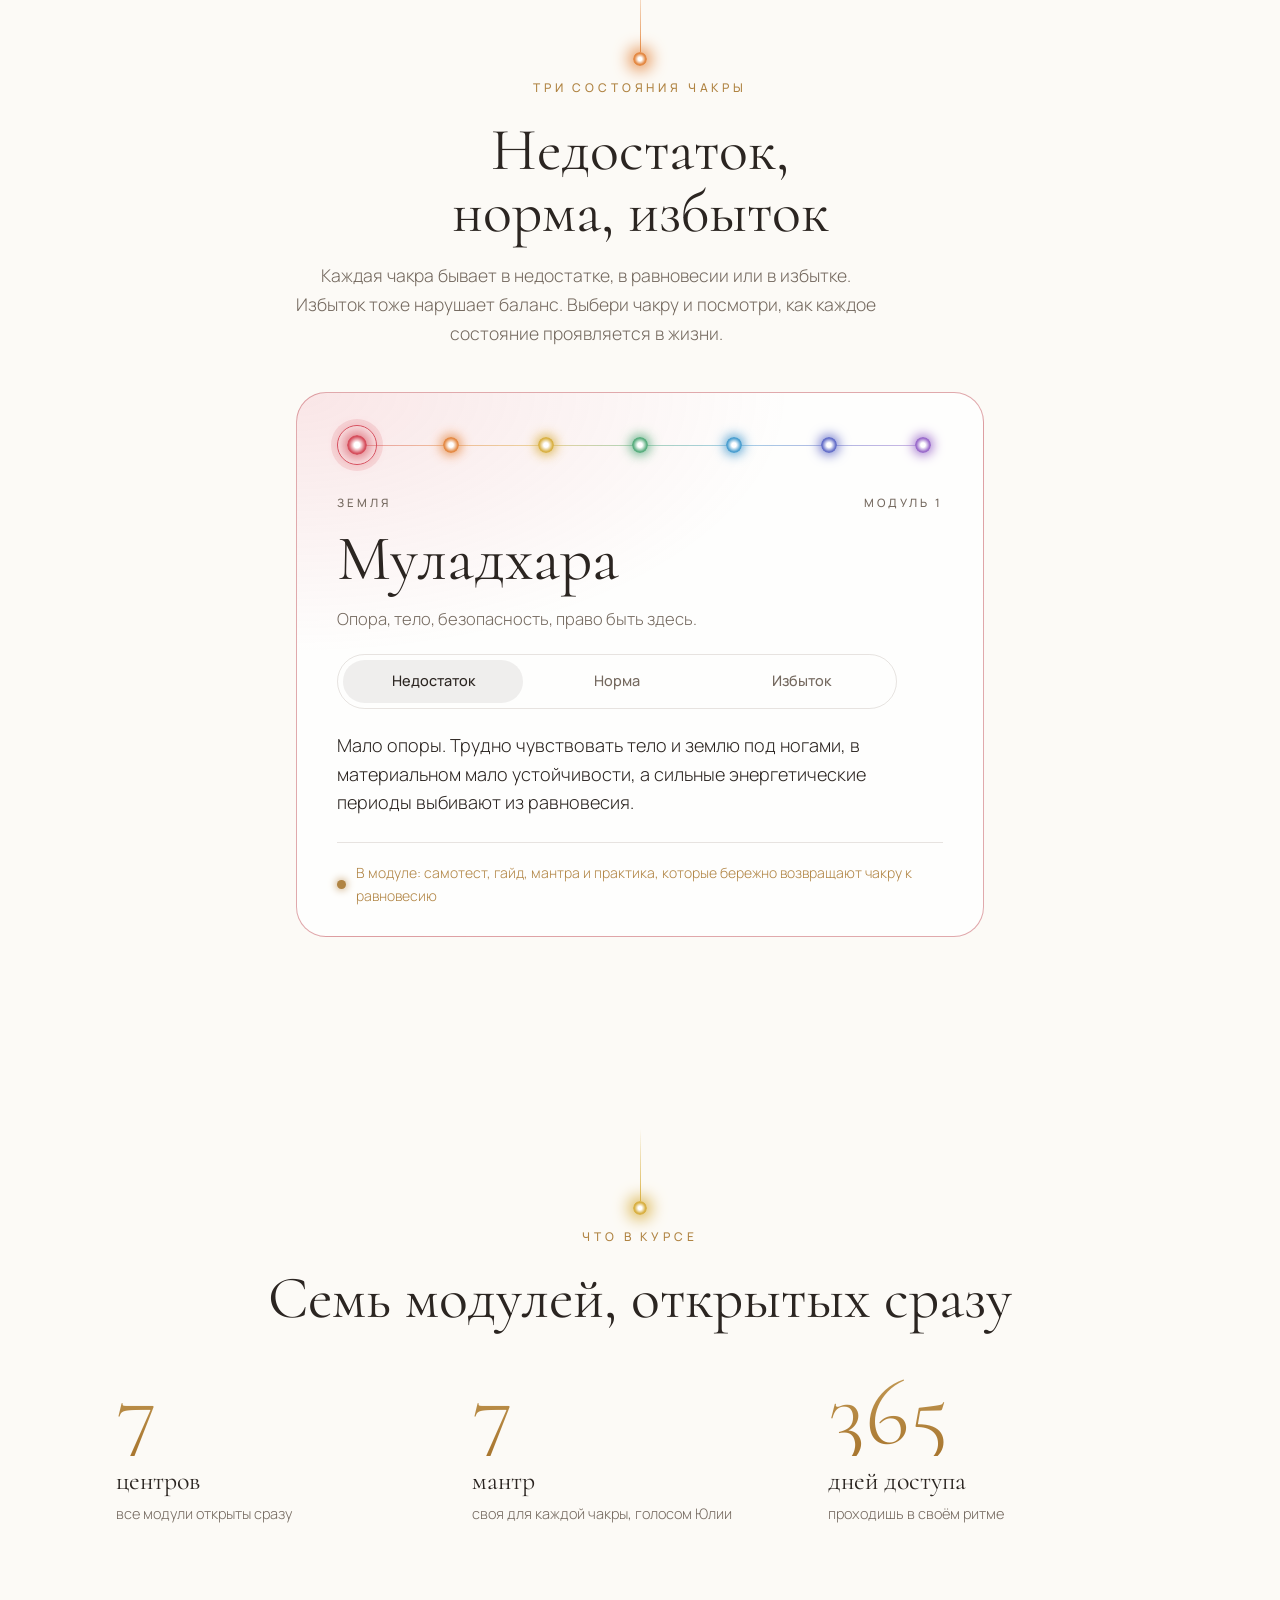
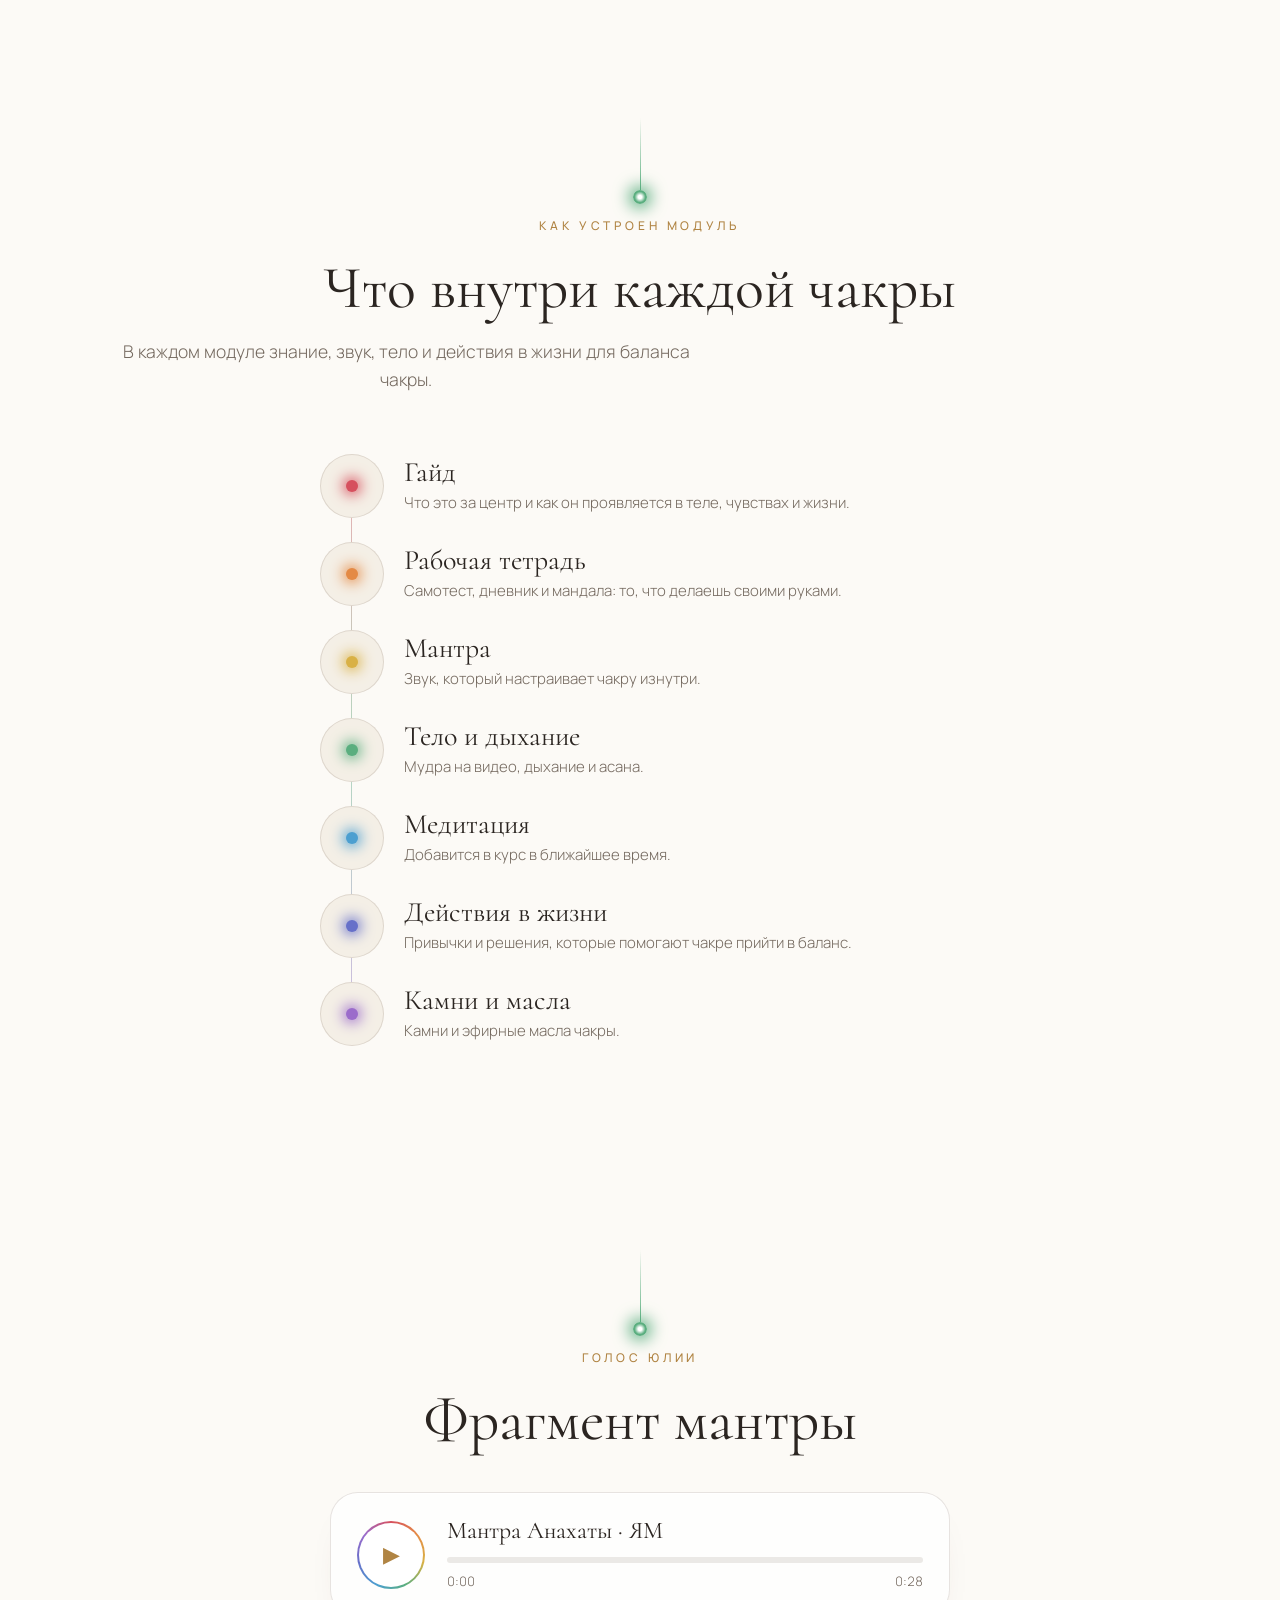
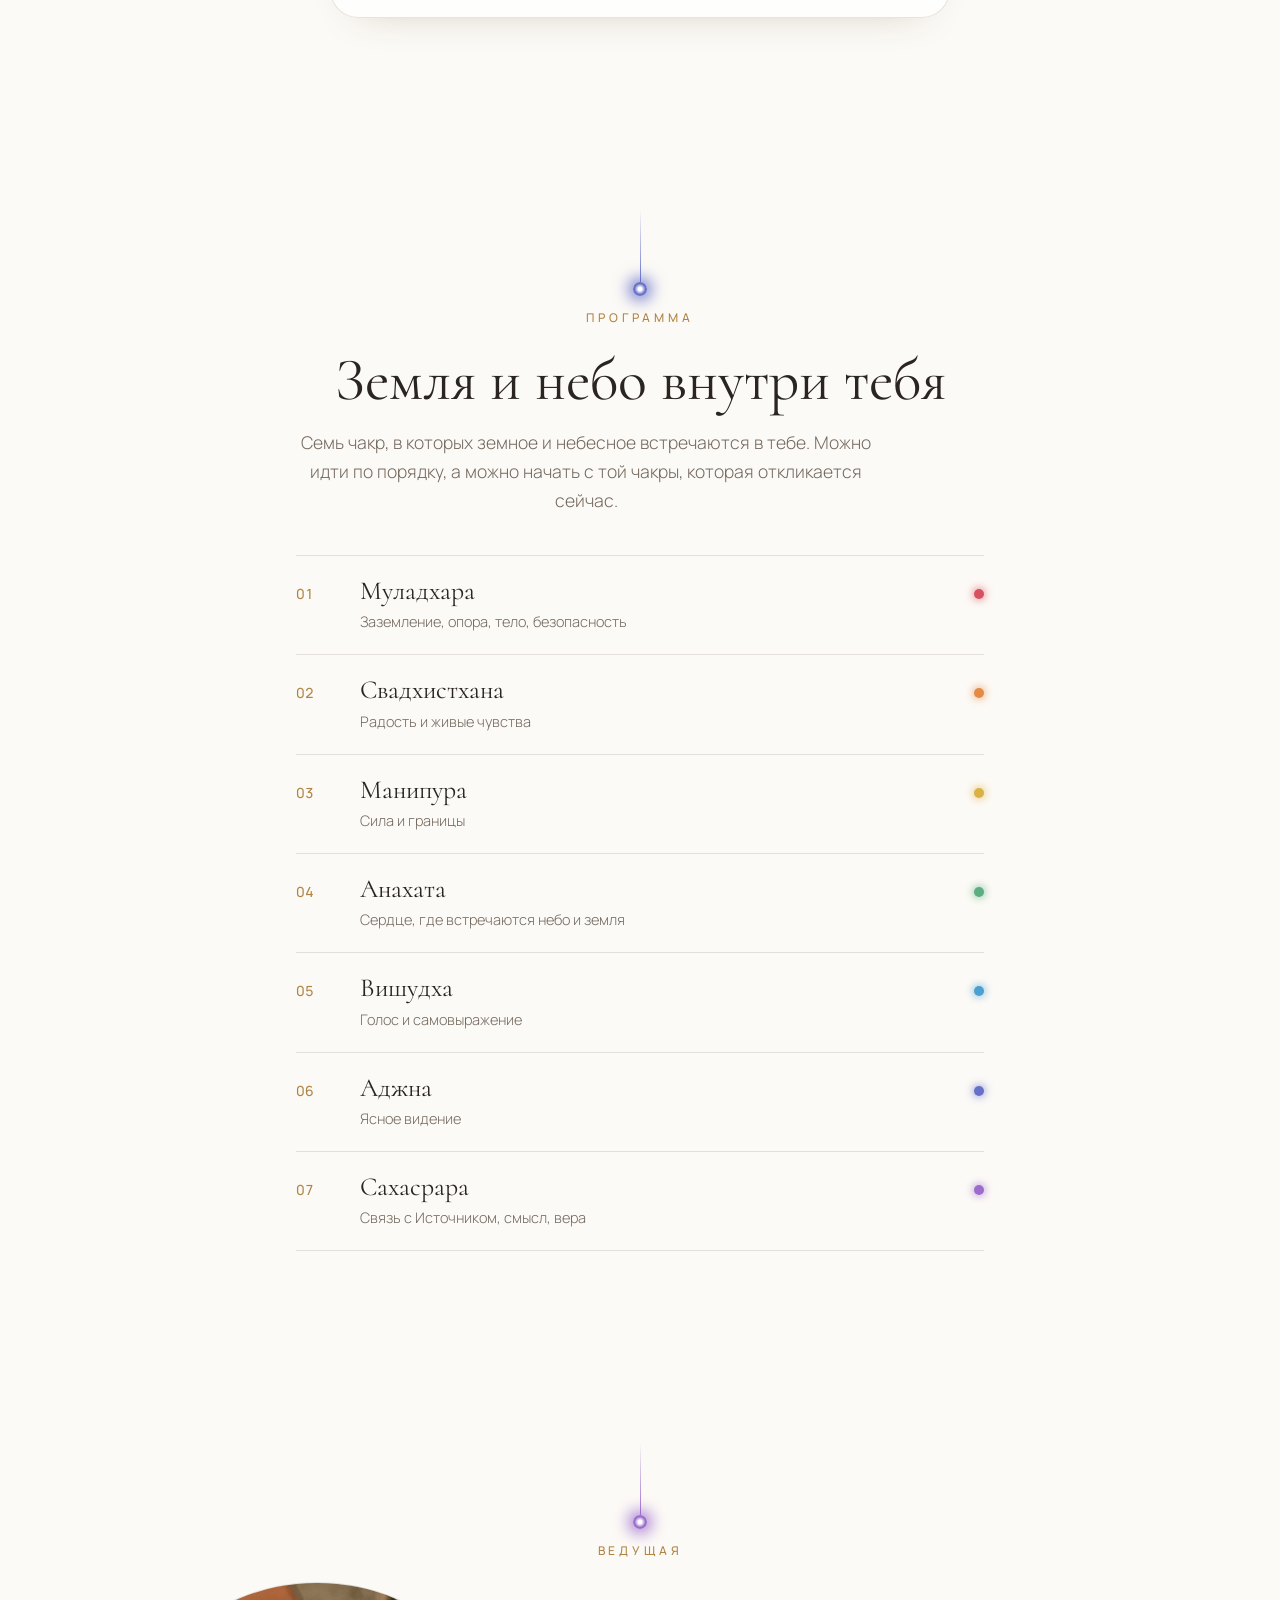
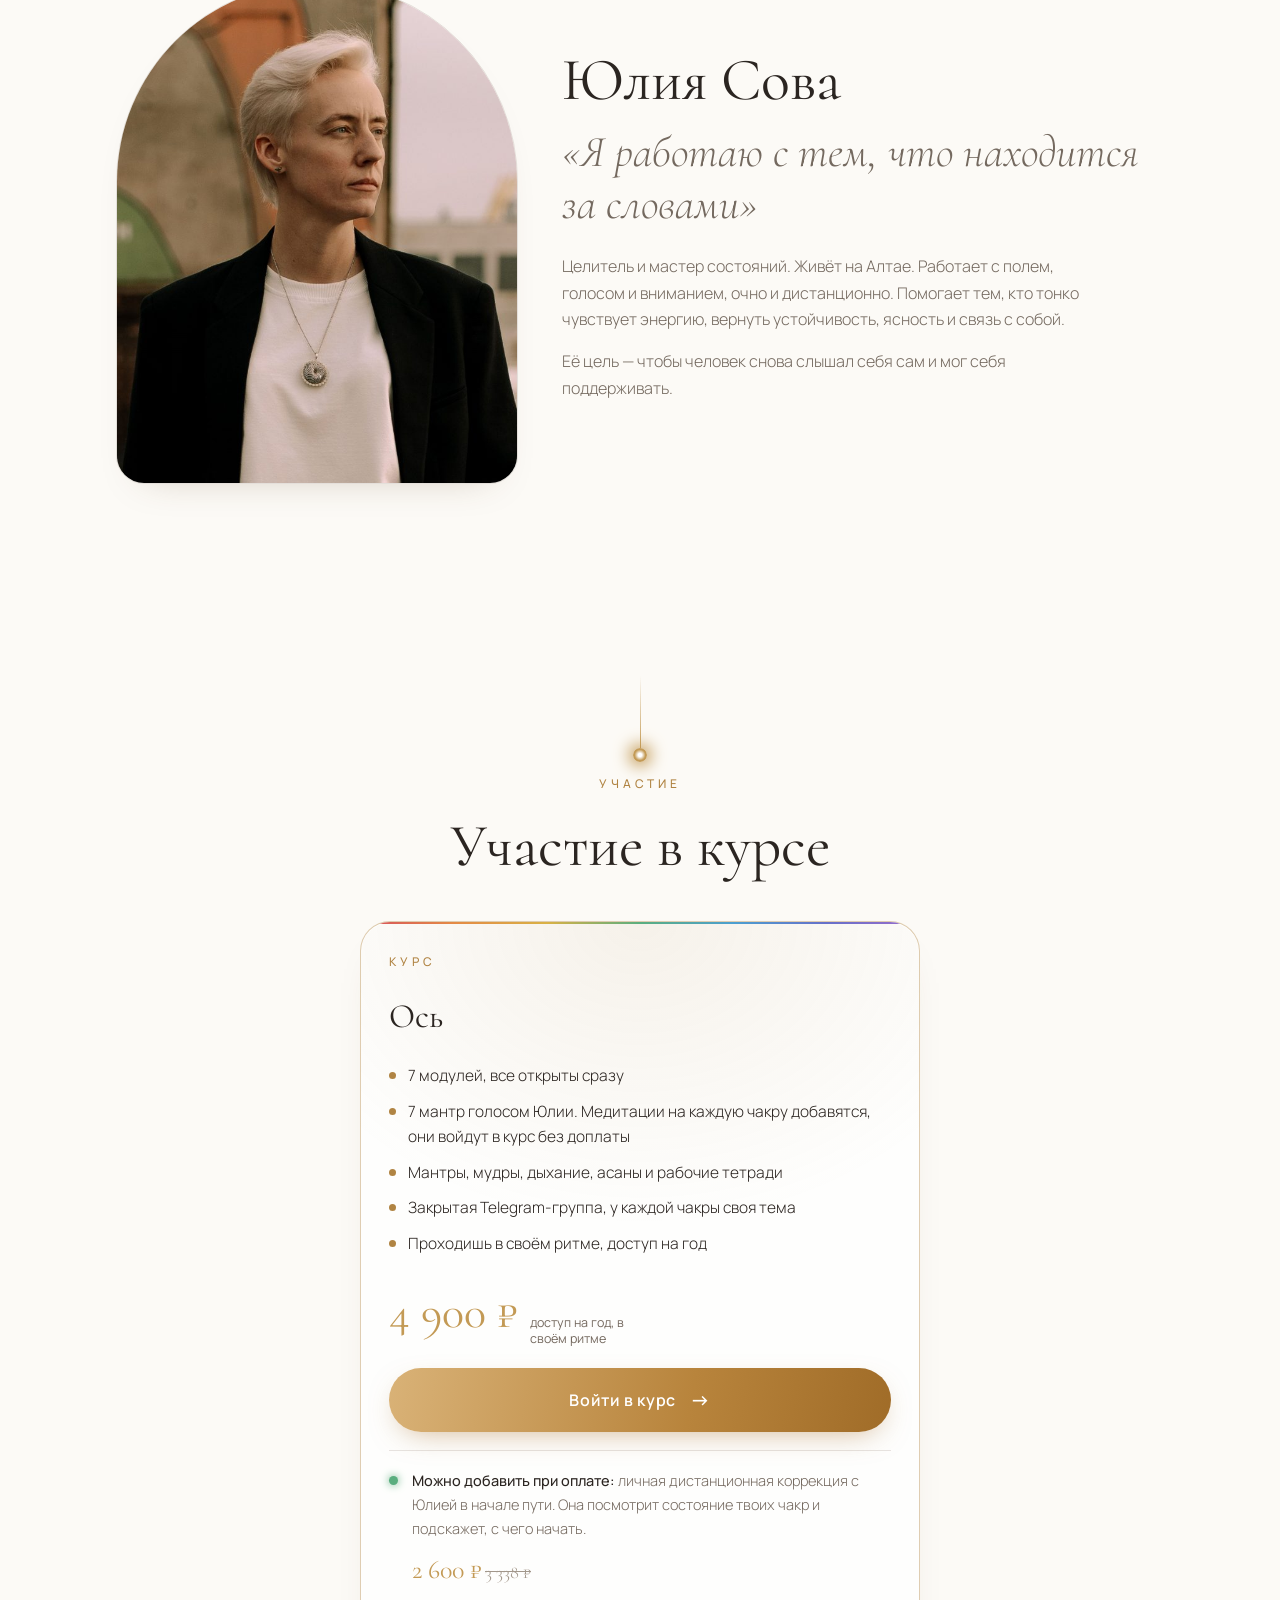
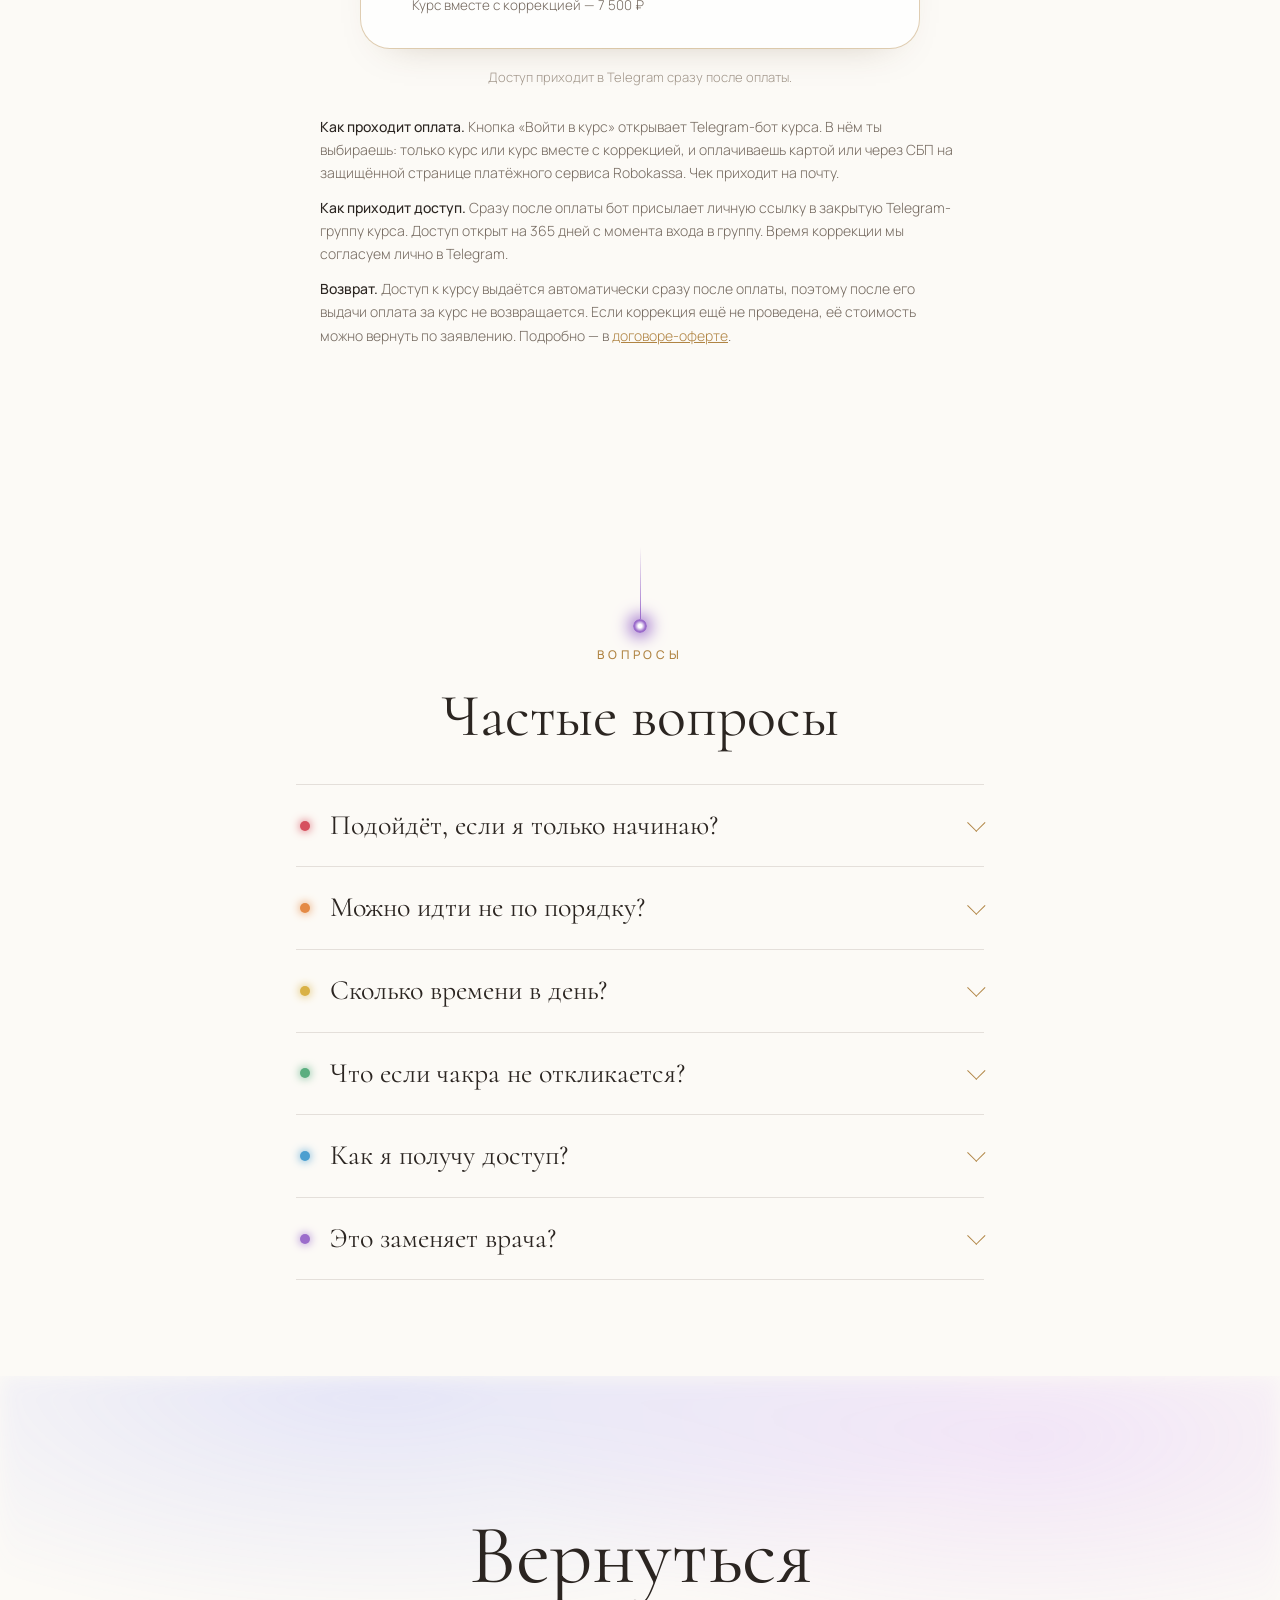
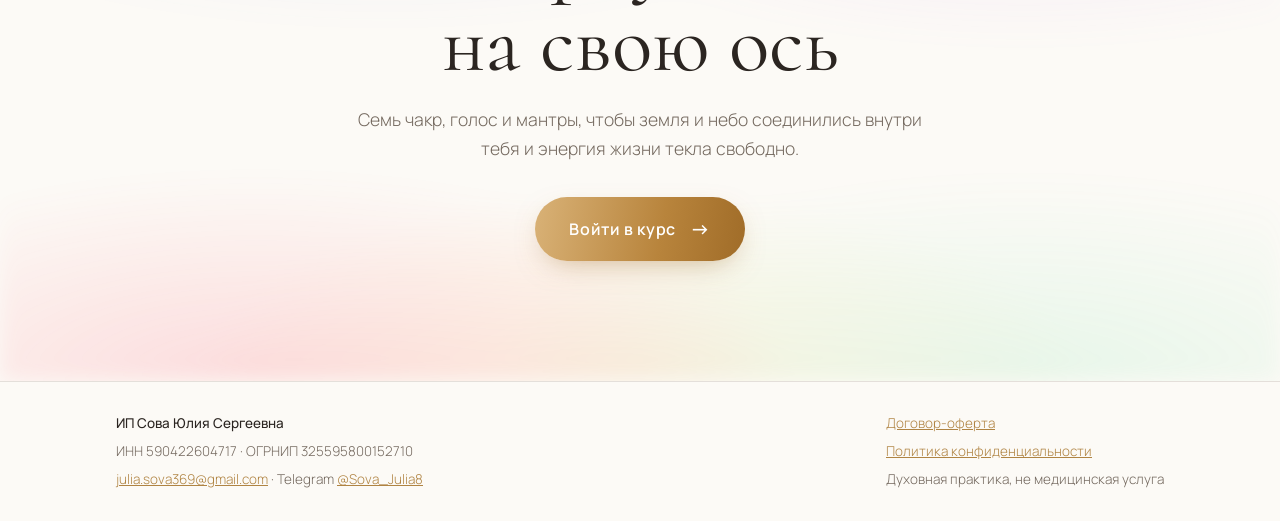
==== commit 00dab3d3: "Update index.html" ====
--- a/index.html
+++ b/index.html
@@ -91,14 +91,15 @@
 <section id="inside" style="--c:var(--c4)"><div class="in">
   <div class="mark"><span class="orb"></span><span class="eyebrow">Как устроен модуль</span></div>
   <h2 class="center">Что внутри каждой чакры</h2>
-  <p class="lead center">В каждом модуле знание, звук, тело и одно действие в жизни.</p>
+  <p class="lead center">В каждом модуле знание, звук, тело и действия в жизни для баланса чакры.</p>
   <ol class="path">
     <li style="--c:var(--c1)"><span class="ring"></span><div><h3>Гайд</h3><p>Что это за центр и как он проявляется в теле, чувствах и жизни.</p></div></li>
-    <li style="--c:var(--c2)"><span class="ring"></span><div><h3>Самотест</h3><p>Недостаток, норма или избыток: в каком состоянии чакра сейчас и какие внутренние конфликты держат дисбаланс.</p></div></li>
-    <li style="--c:var(--c3)"><span class="ring"></span><div><h3>Медитация</h3><p>Добавится в курс в ближайшее время.</p></div></li>
-    <li style="--c:var(--c5)"><span class="ring"></span><div><h3>Мантра</h3><p>Звук, который настраивает чакру изнутри.</p></div></li>
-    <li style="--c:var(--c6)"><span class="ring"></span><div><h3>Практика активации</h3><p>Дыхание, тело, голос и одно действие в жизни.</p></div></li>
-    <li style="--c:var(--c7)"><span class="ring"></span><div><h3>Дневник</h3><p>Вопросы, чтобы заметить, что сдвинулось.</p></div></li>
+    <li style="--c:var(--c2)"><span class="ring"></span><div><h3>Рабочая тетрадь</h3><p>Самотест, дневник и мандала: то, что делаешь своими руками.</p></div></li>
+    <li style="--c:var(--c3)"><span class="ring"></span><div><h3>Мантра</h3><p>Звук, который настраивает чакру изнутри.</p></div></li>
+    <li style="--c:var(--c4)"><span class="ring"></span><div><h3>Тело и дыхание</h3><p>Мудра на видео, дыхание и асана.</p></div></li>
+    <li style="--c:var(--c5)"><span class="ring"></span><div><h3>Медитация</h3><p>Добавится в курс в ближайшее время.</p></div></li>
+    <li style="--c:var(--c6)"><span class="ring"></span><div><h3>Действия в жизни</h3><p>Привычки и решения, которые помогают чакре прийти в баланс.</p></div></li>
+    <li style="--c:var(--c7)"><span class="ring"></span><div><h3>Камни и масла</h3><p>Камни и эфирные масла чакры.</p></div></li>
   </ol>
 </div></section>
 
@@ -161,7 +162,7 @@
     <div class="plan main">
       <div class="eyebrow">Курс</div>
       <h3>Ось</h3>
-      <ul><li>7 модулей, все открыты сразу</li><li>7 мантр голосом Юлии. Медитации на каждую чакру добавятся, они войдут в курс без доплаты</li><li>Гайды, самотесты, психосоматика, практики, дневник</li><li>Закрытая Telegram-группа, у каждой чакры своя тема</li><li>Проходишь в своём ритме, доступ на год</li></ul>
+      <ul><li>7 модулей, все открыты сразу</li><li>7 мантр голосом Юлии. Медитации на каждую чакру добавятся, они войдут в курс без доплаты</li><li>Мантры, мудры, дыхание, асаны и рабочие тетради</li><li>Закрытая Telegram-группа, у каждой чакры своя тема</li><li>Проходишь в своём ритме, доступ на год</li></ul>
       <div class="price"><b>4 900 ₽</b><span>доступ на год, в своём ритме</span></div>
       <a class="btn" href="https://t.me/sova_chakra_bot?start=site">Войти в курс <span class="arr">→</span></a>
       <div class="addon">
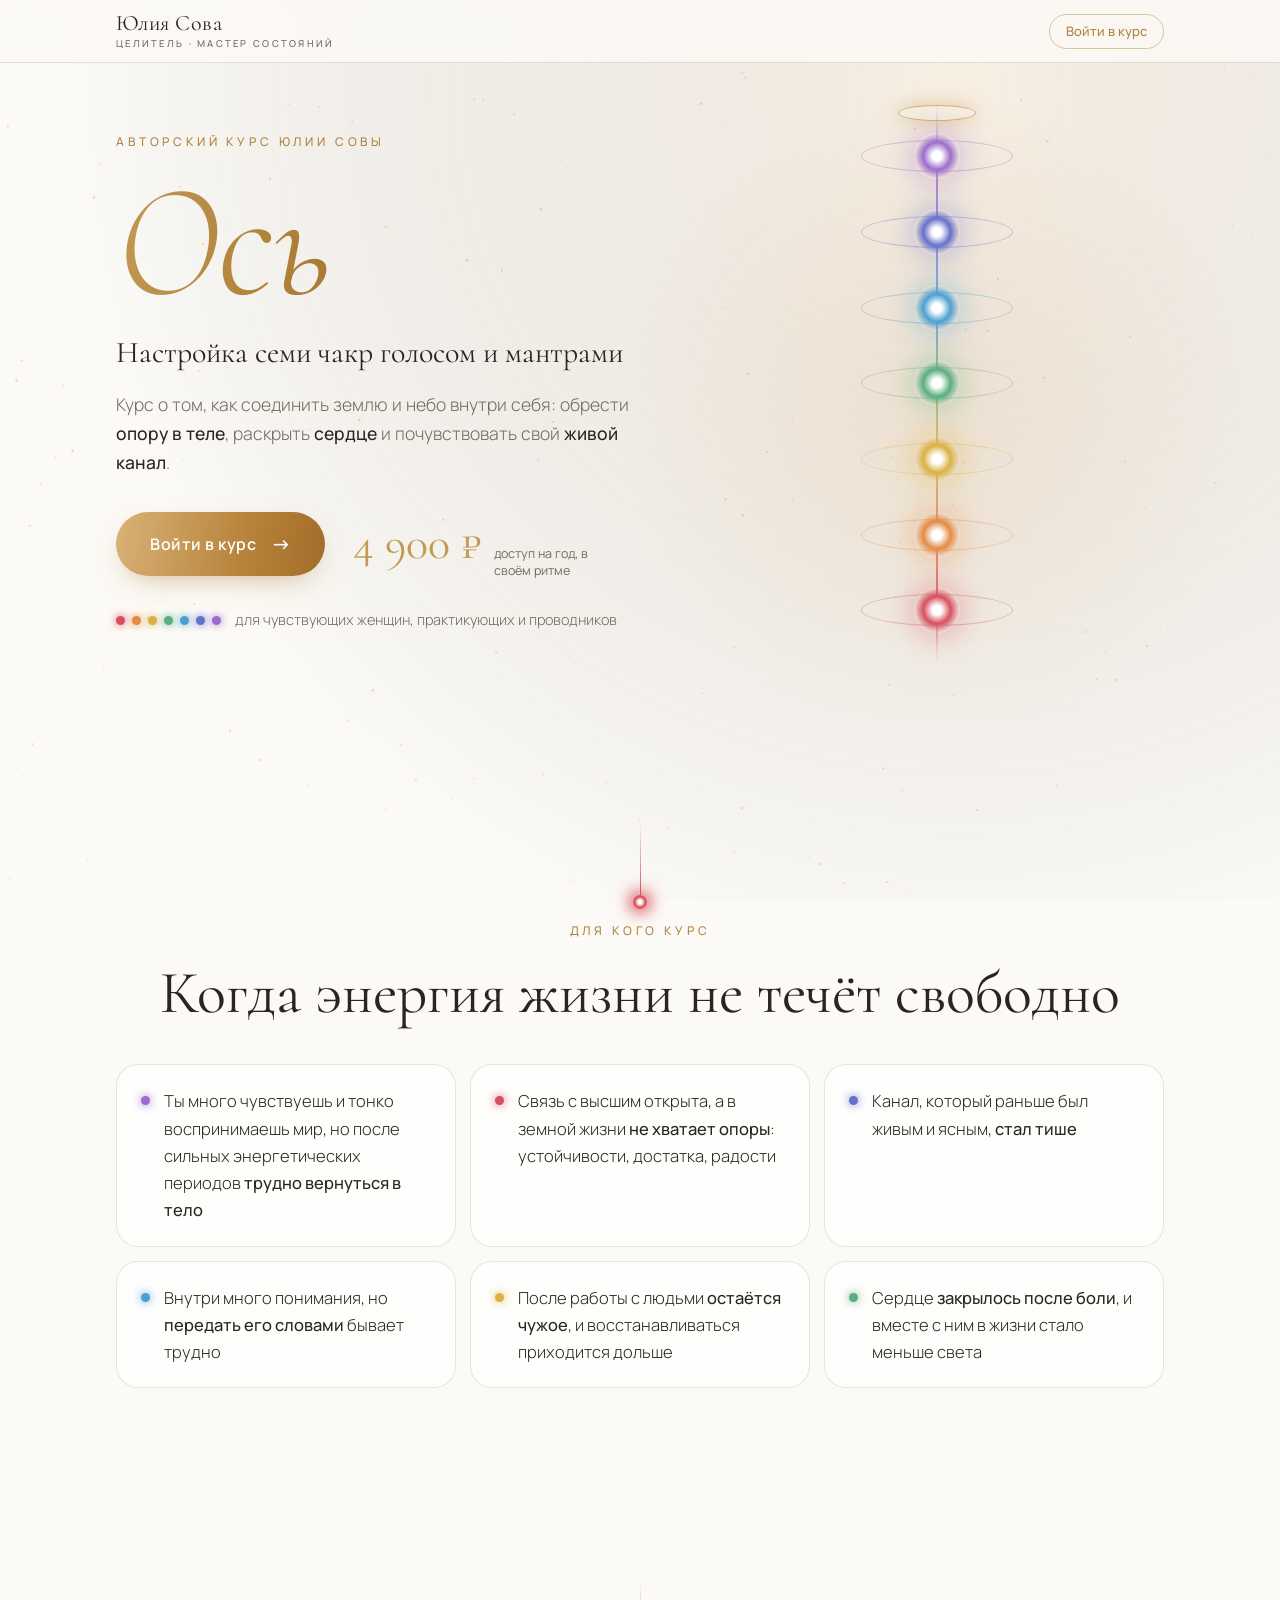
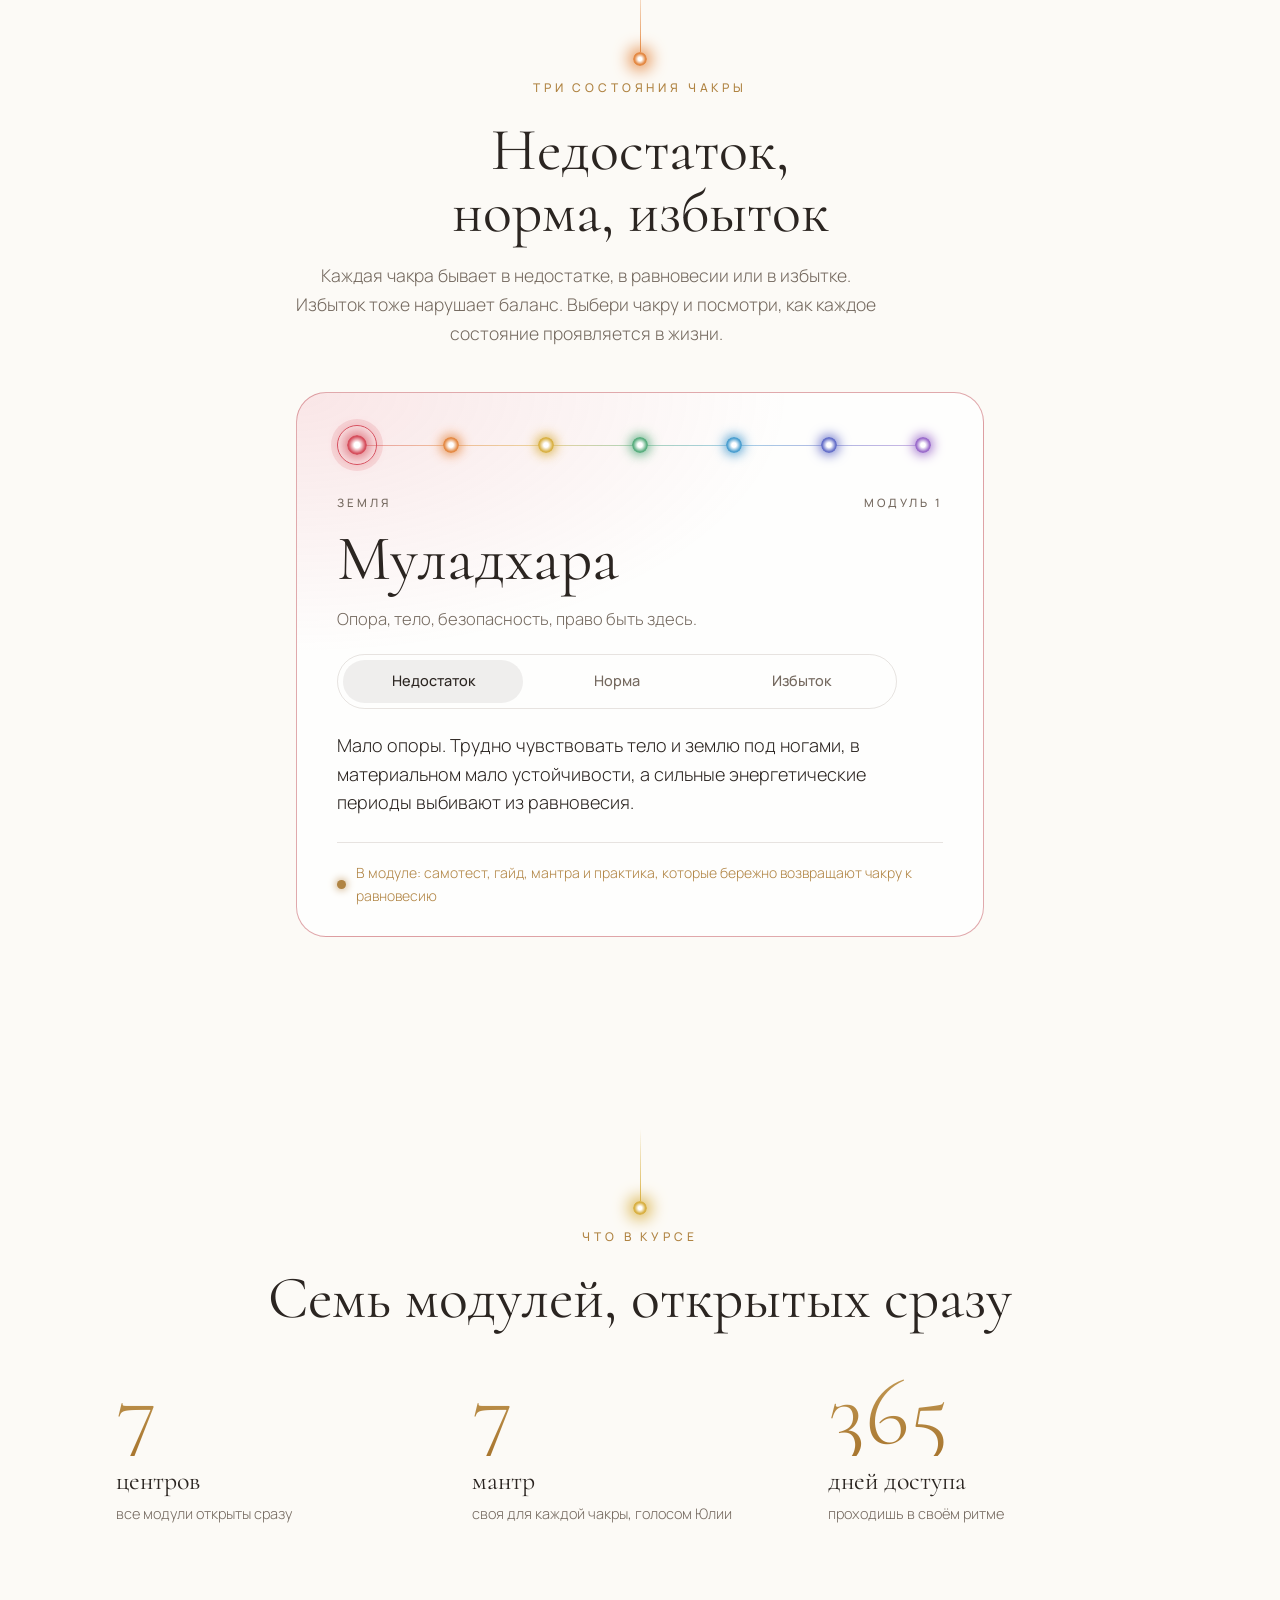
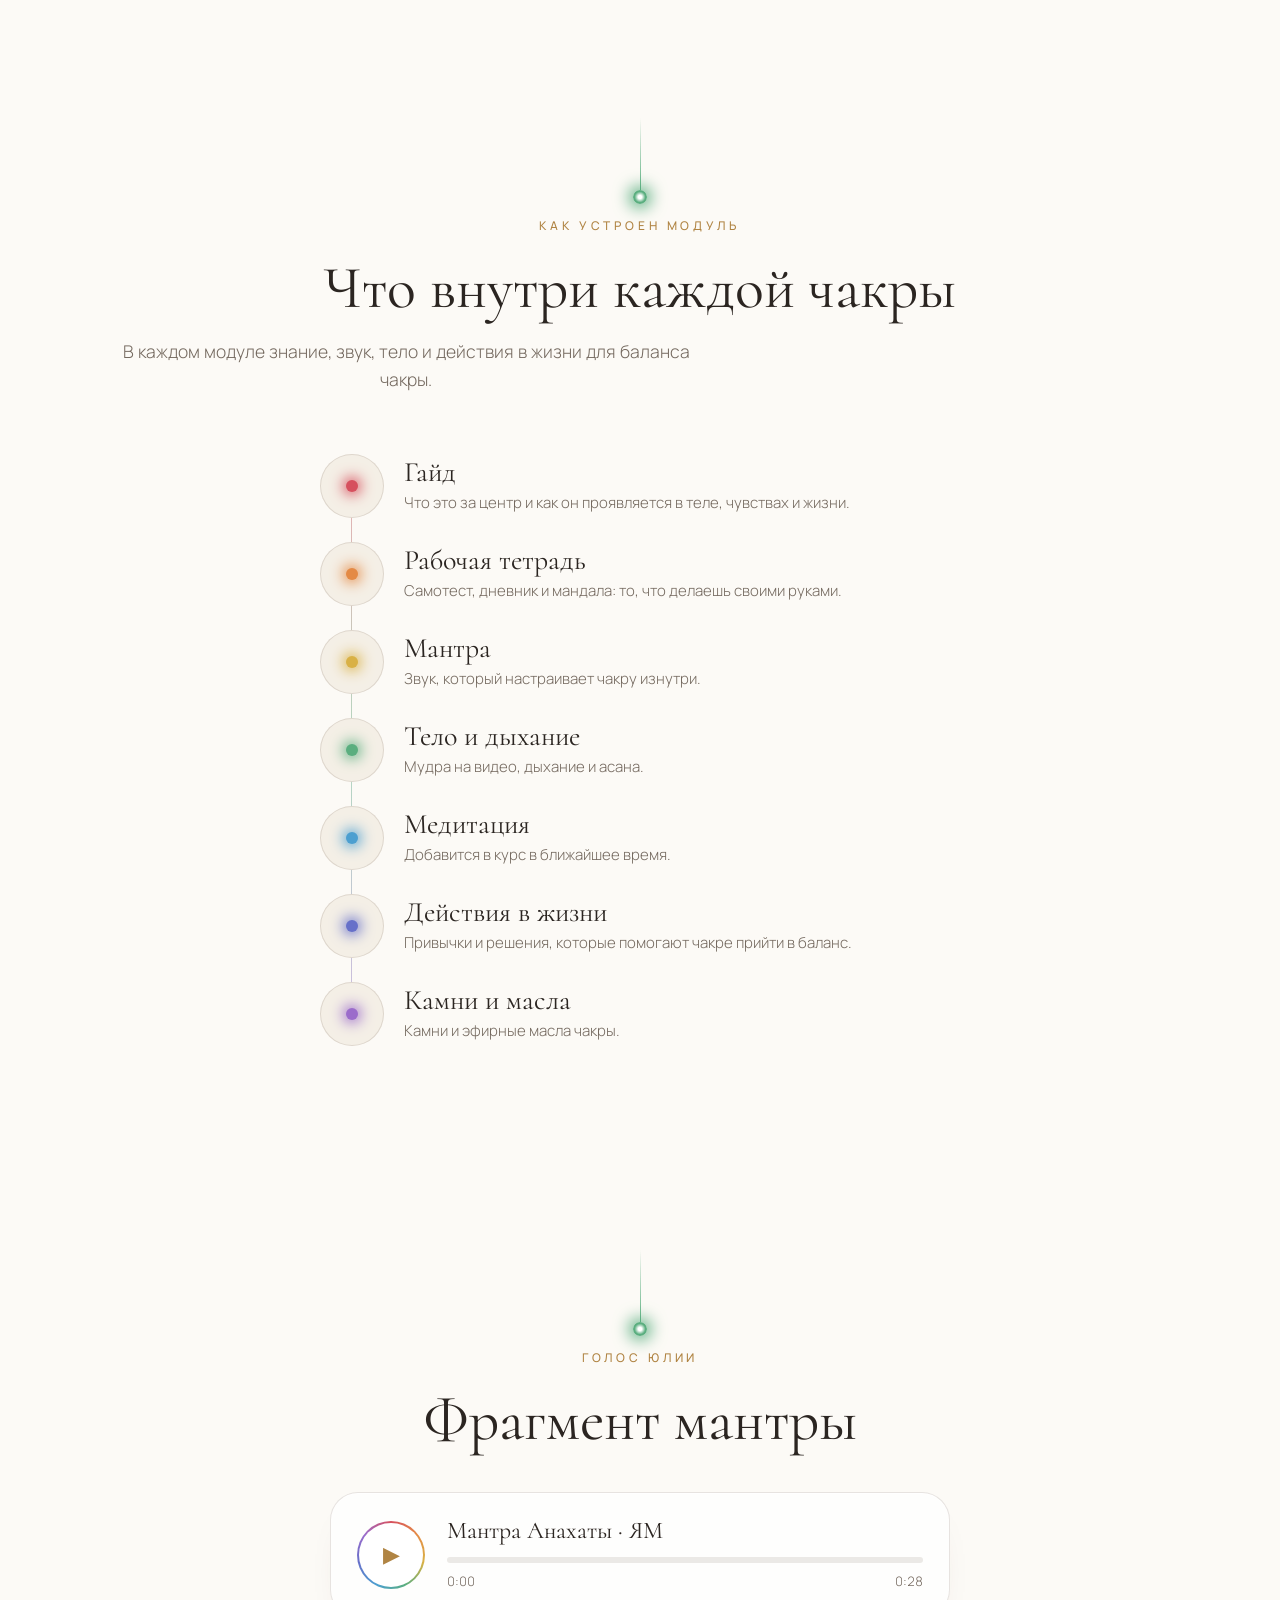
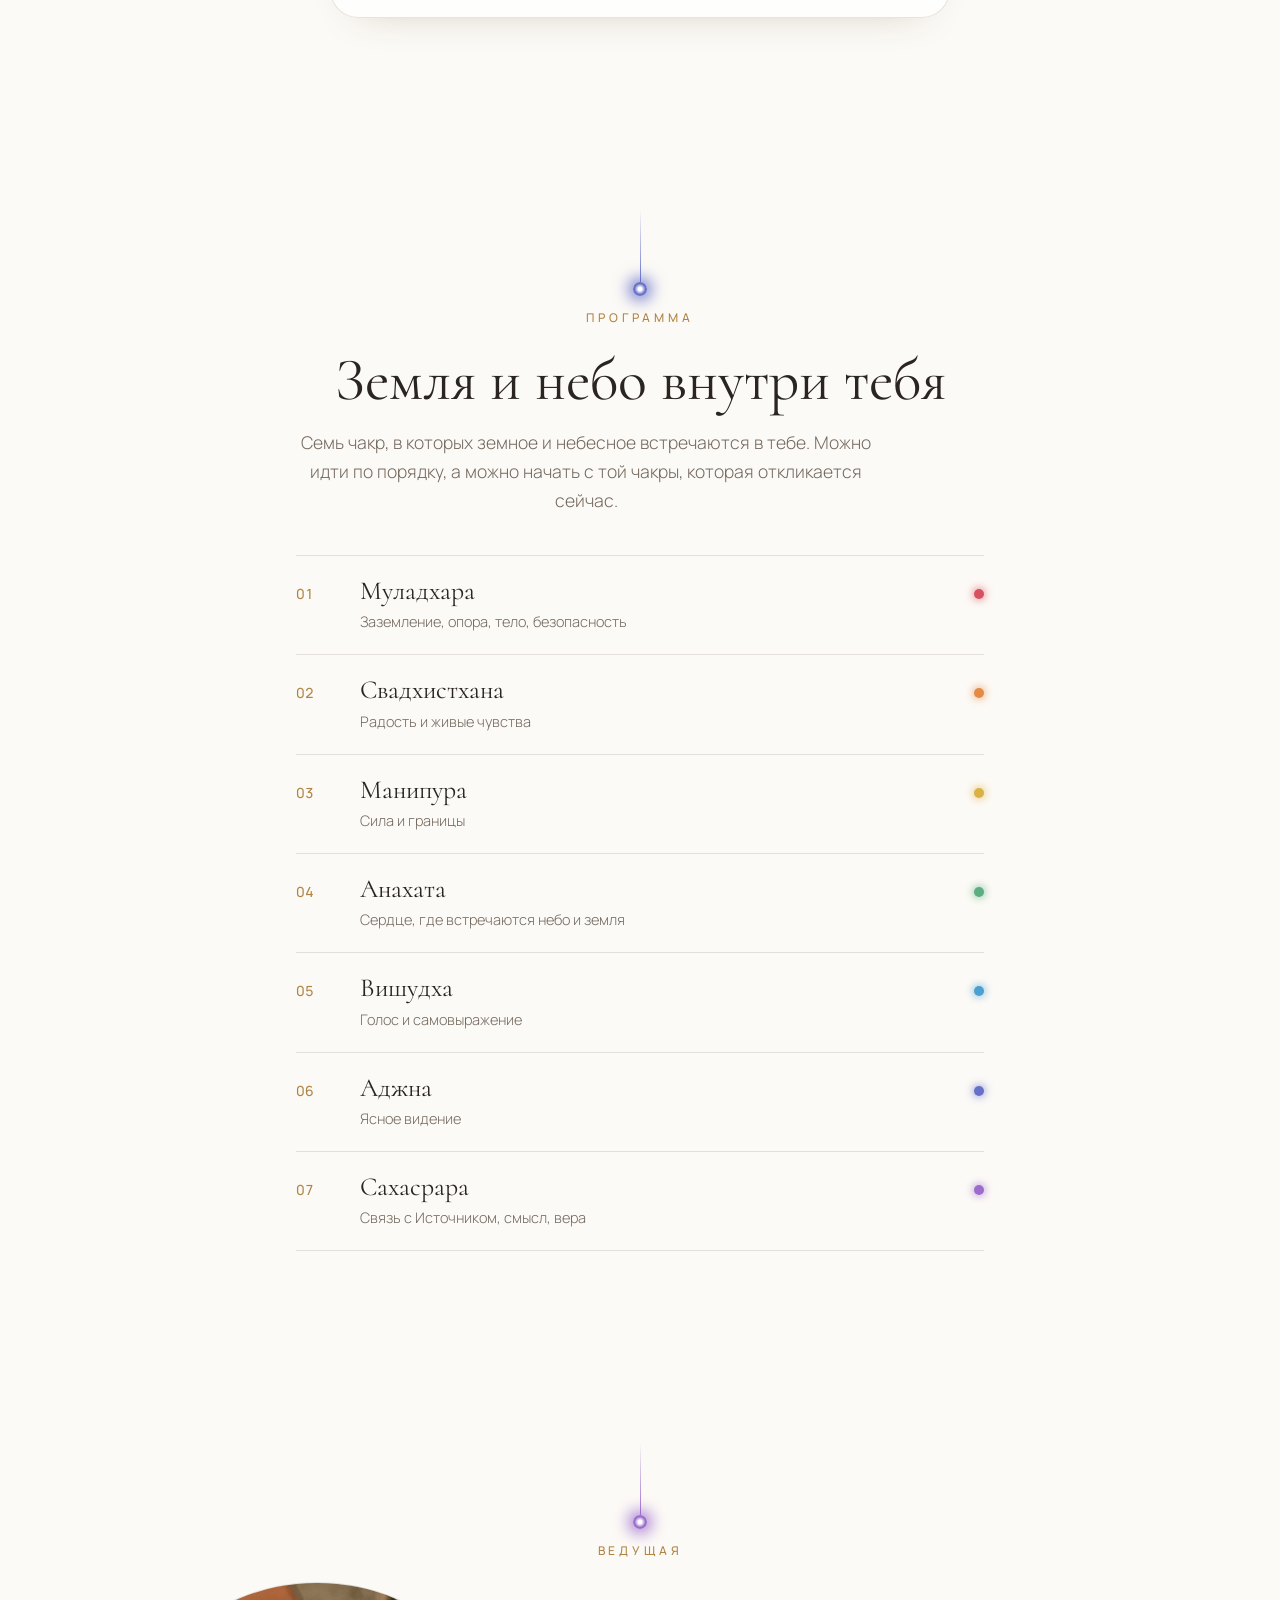
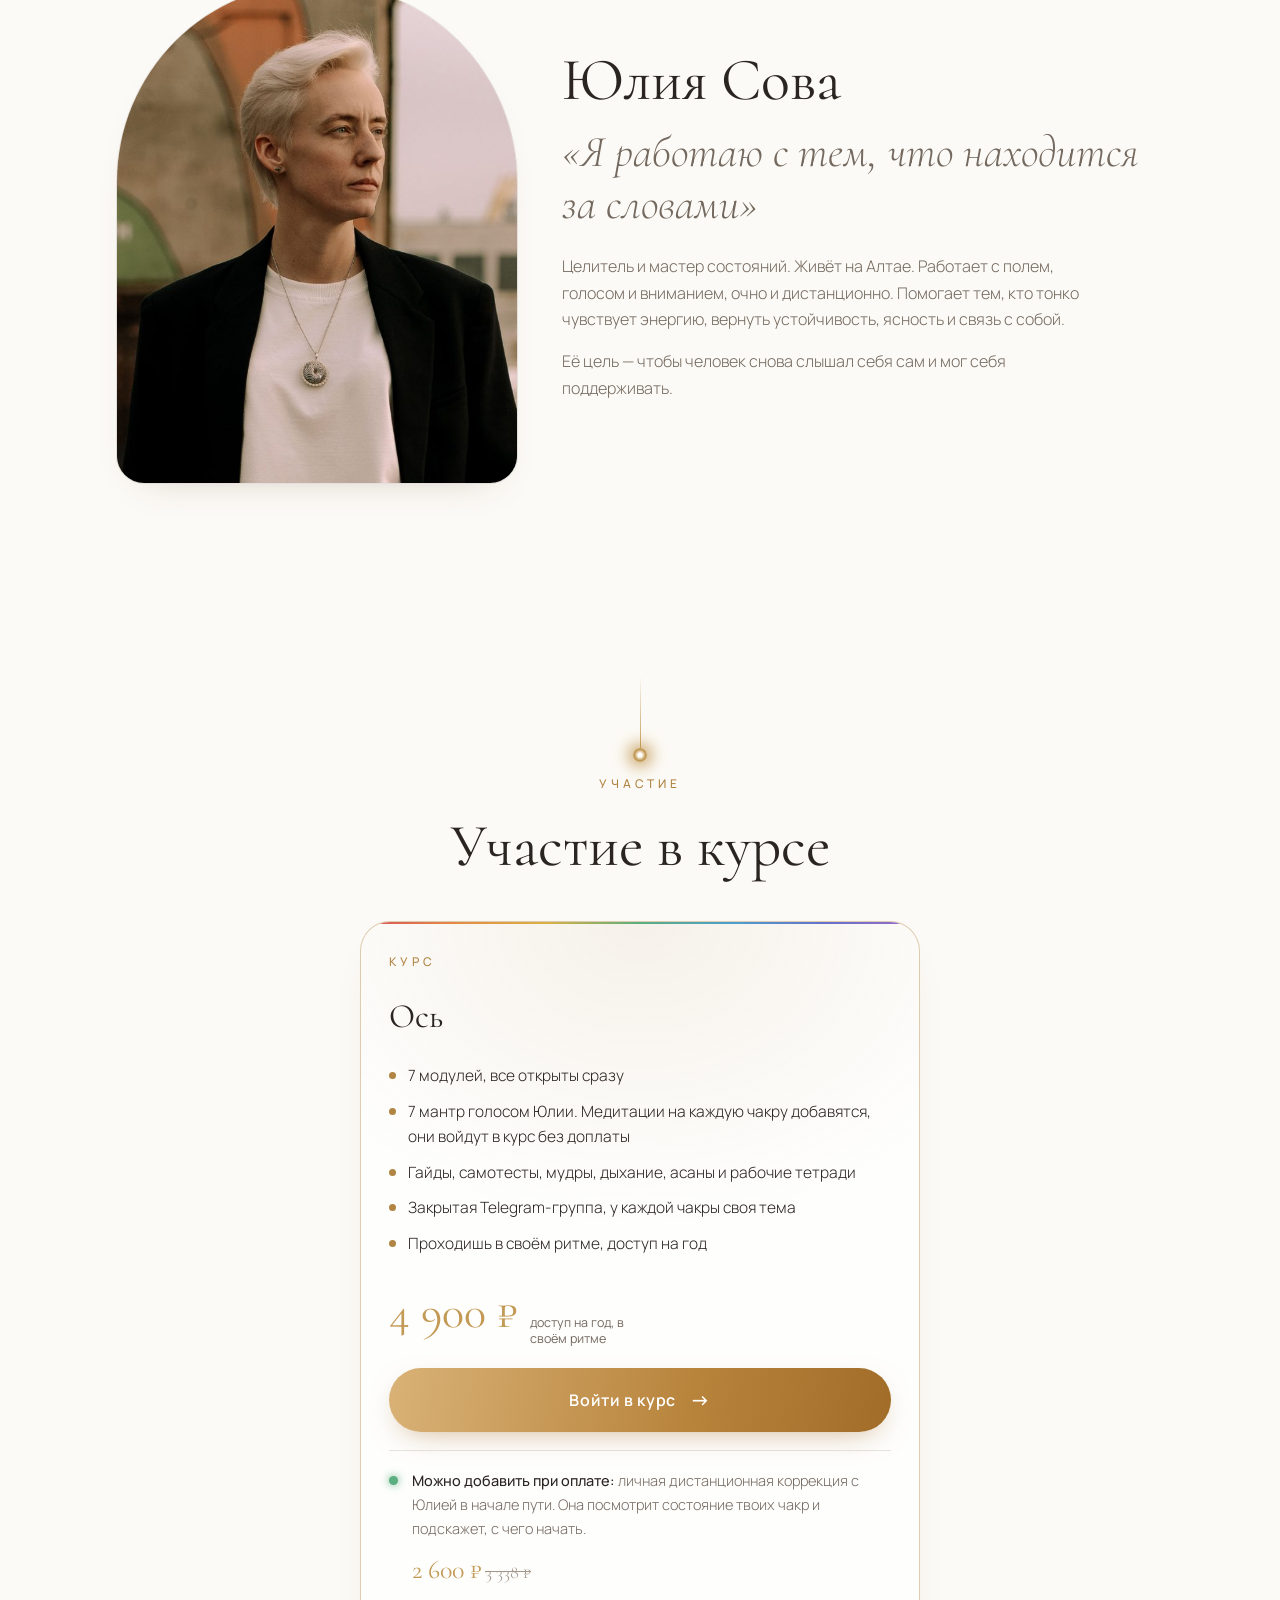
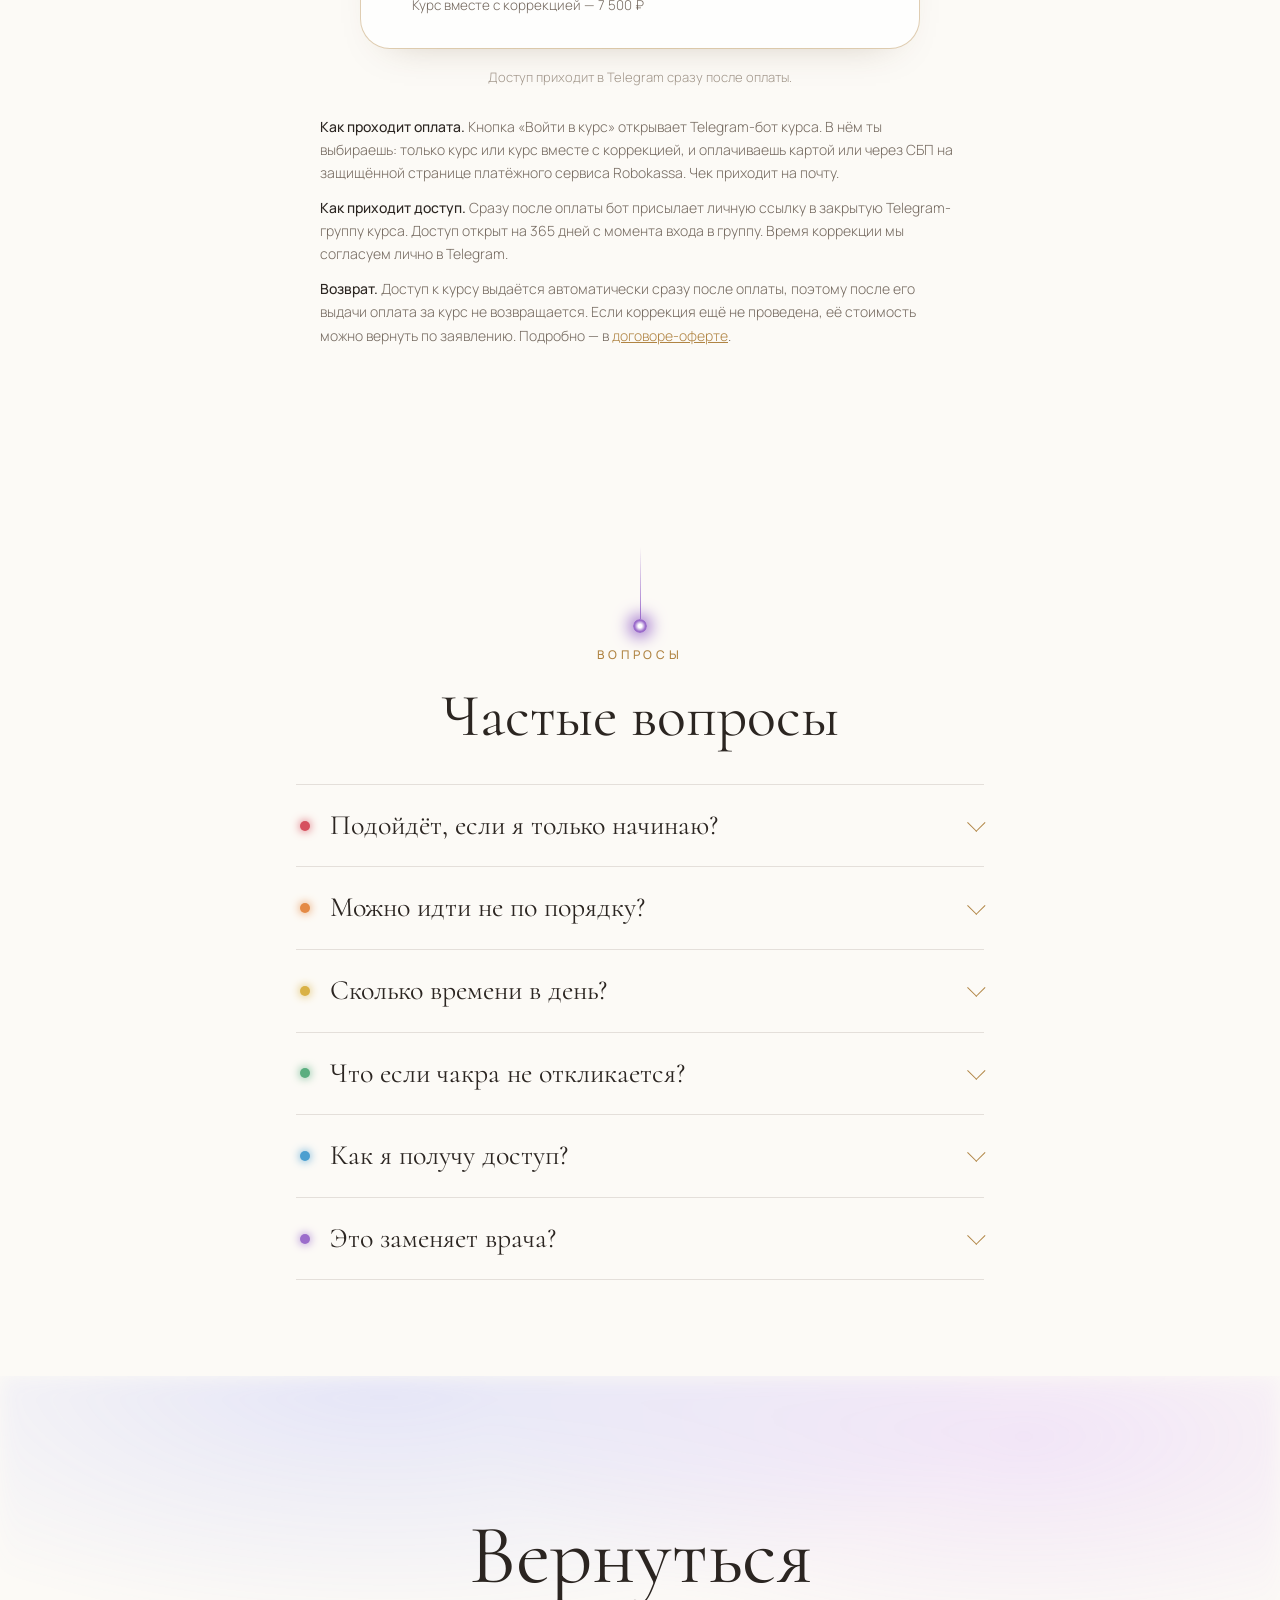
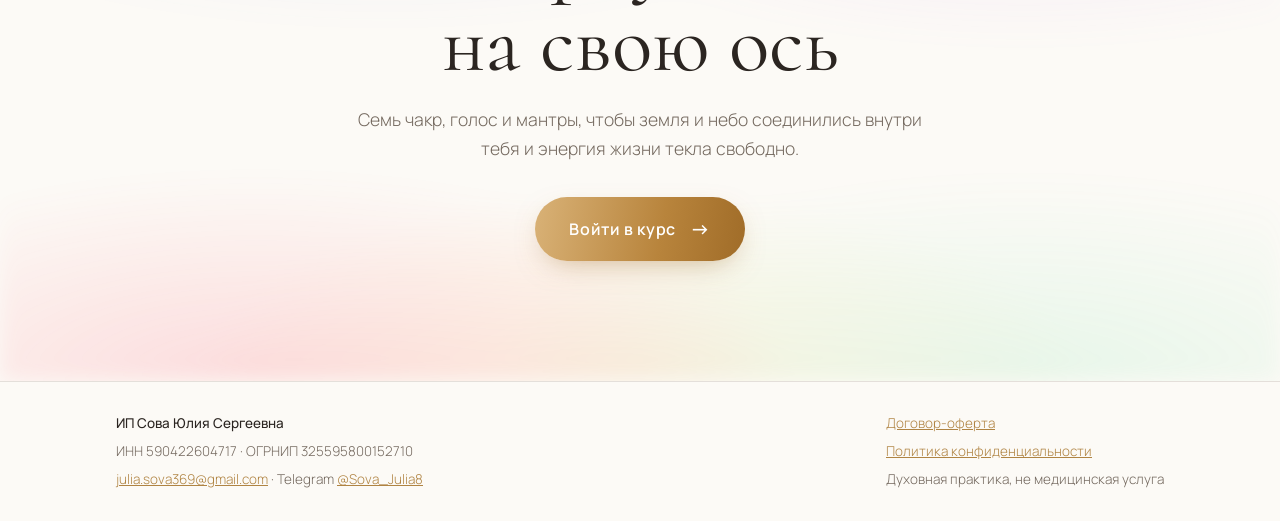
==== commit 7c6047eb: "Update index.html" ====
--- a/index.html
+++ b/index.html
@@ -162,7 +162,7 @@
     <div class="plan main">
       <div class="eyebrow">Курс</div>
       <h3>Ось</h3>
-      <ul><li>7 модулей, все открыты сразу</li><li>7 мантр голосом Юлии. Медитации на каждую чакру добавятся, они войдут в курс без доплаты</li><li>Мантры, мудры, дыхание, асаны и рабочие тетради</li><li>Закрытая Telegram-группа, у каждой чакры своя тема</li><li>Проходишь в своём ритме, доступ на год</li></ul>
+      <ul><li>7 модулей, все открыты сразу</li><li>7 мантр голосом Юлии. Медитации на каждую чакру добавятся, они войдут в курс без доплаты</li><li>Гайды, самотесты, мудры, дыхание, асаны и рабочие тетради</li><li>Закрытая Telegram-группа, у каждой чакры своя тема</li><li>Проходишь в своём ритме, доступ на год</li></ul>
       <div class="price"><b>4 900 ₽</b><span>доступ на год, в своём ритме</span></div>
       <a class="btn" href="https://t.me/sova_chakra_bot?start=site">Войти в курс <span class="arr">→</span></a>
       <div class="addon">
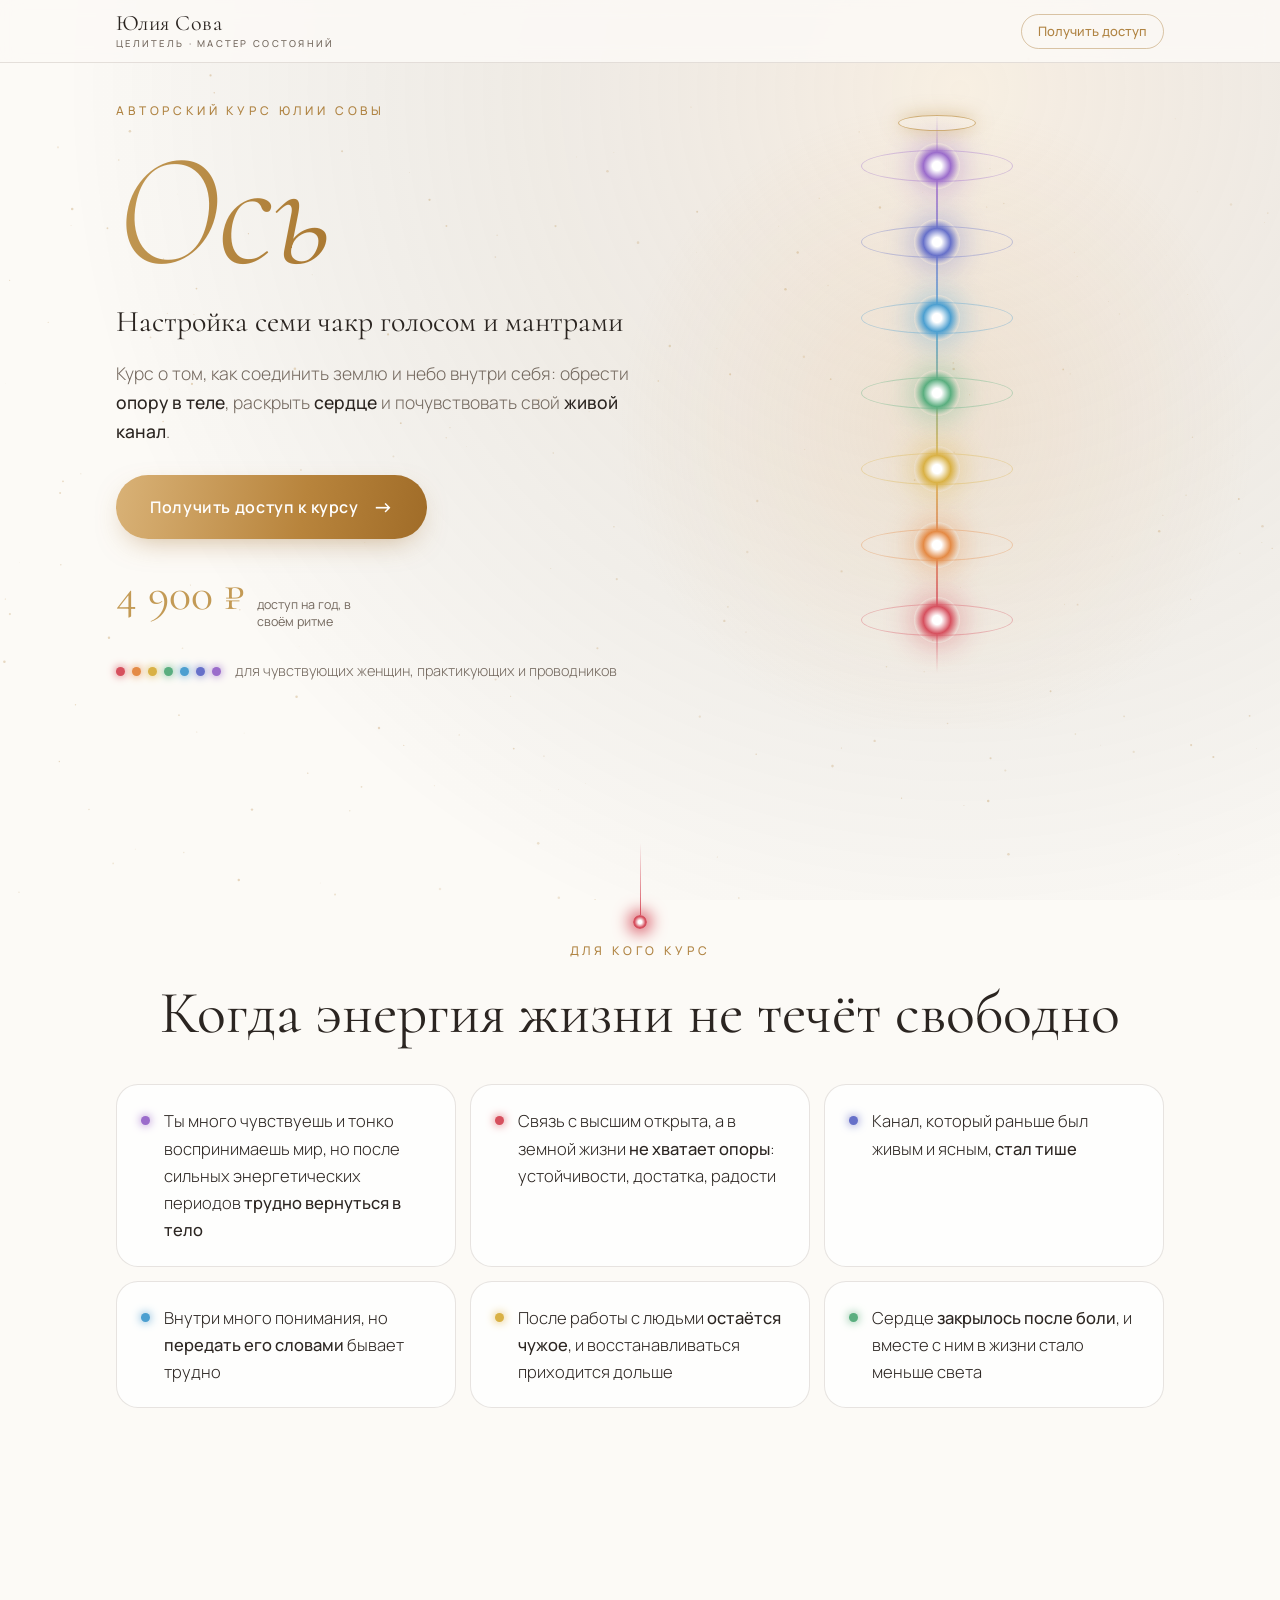
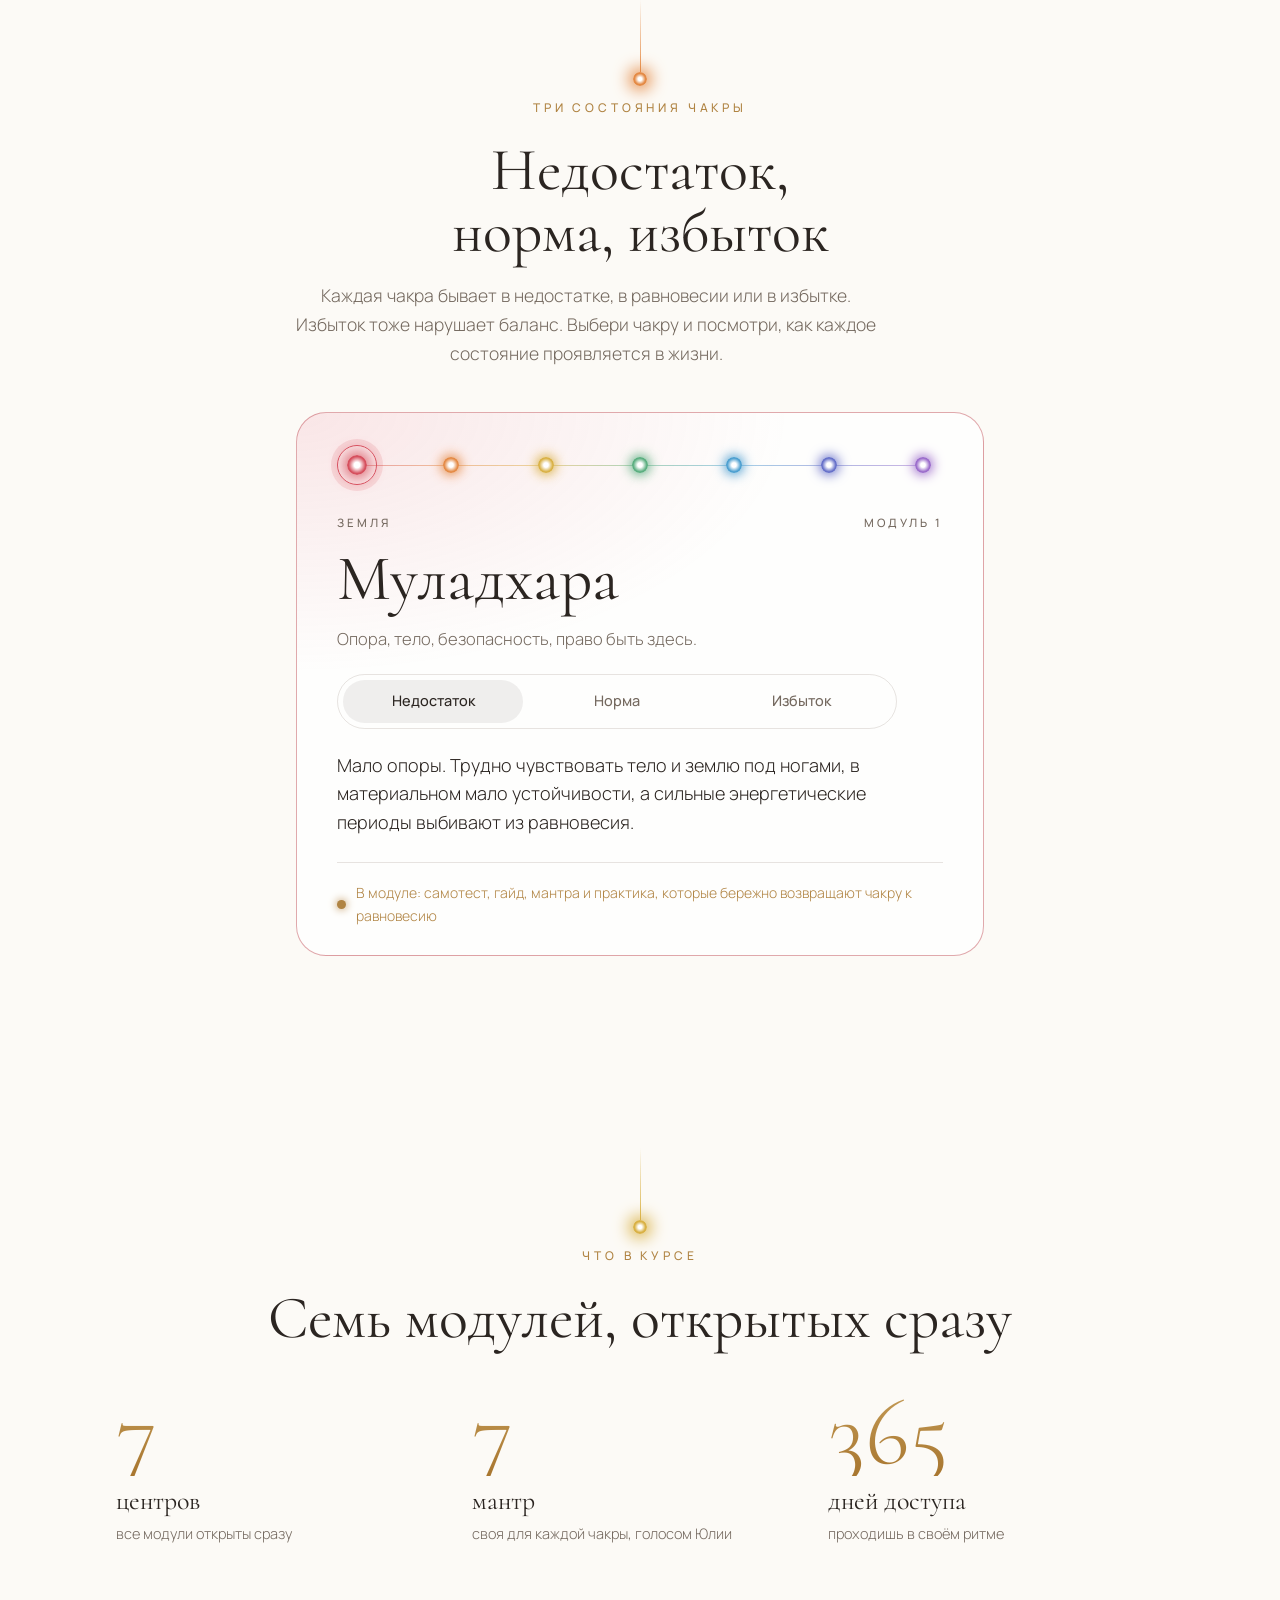
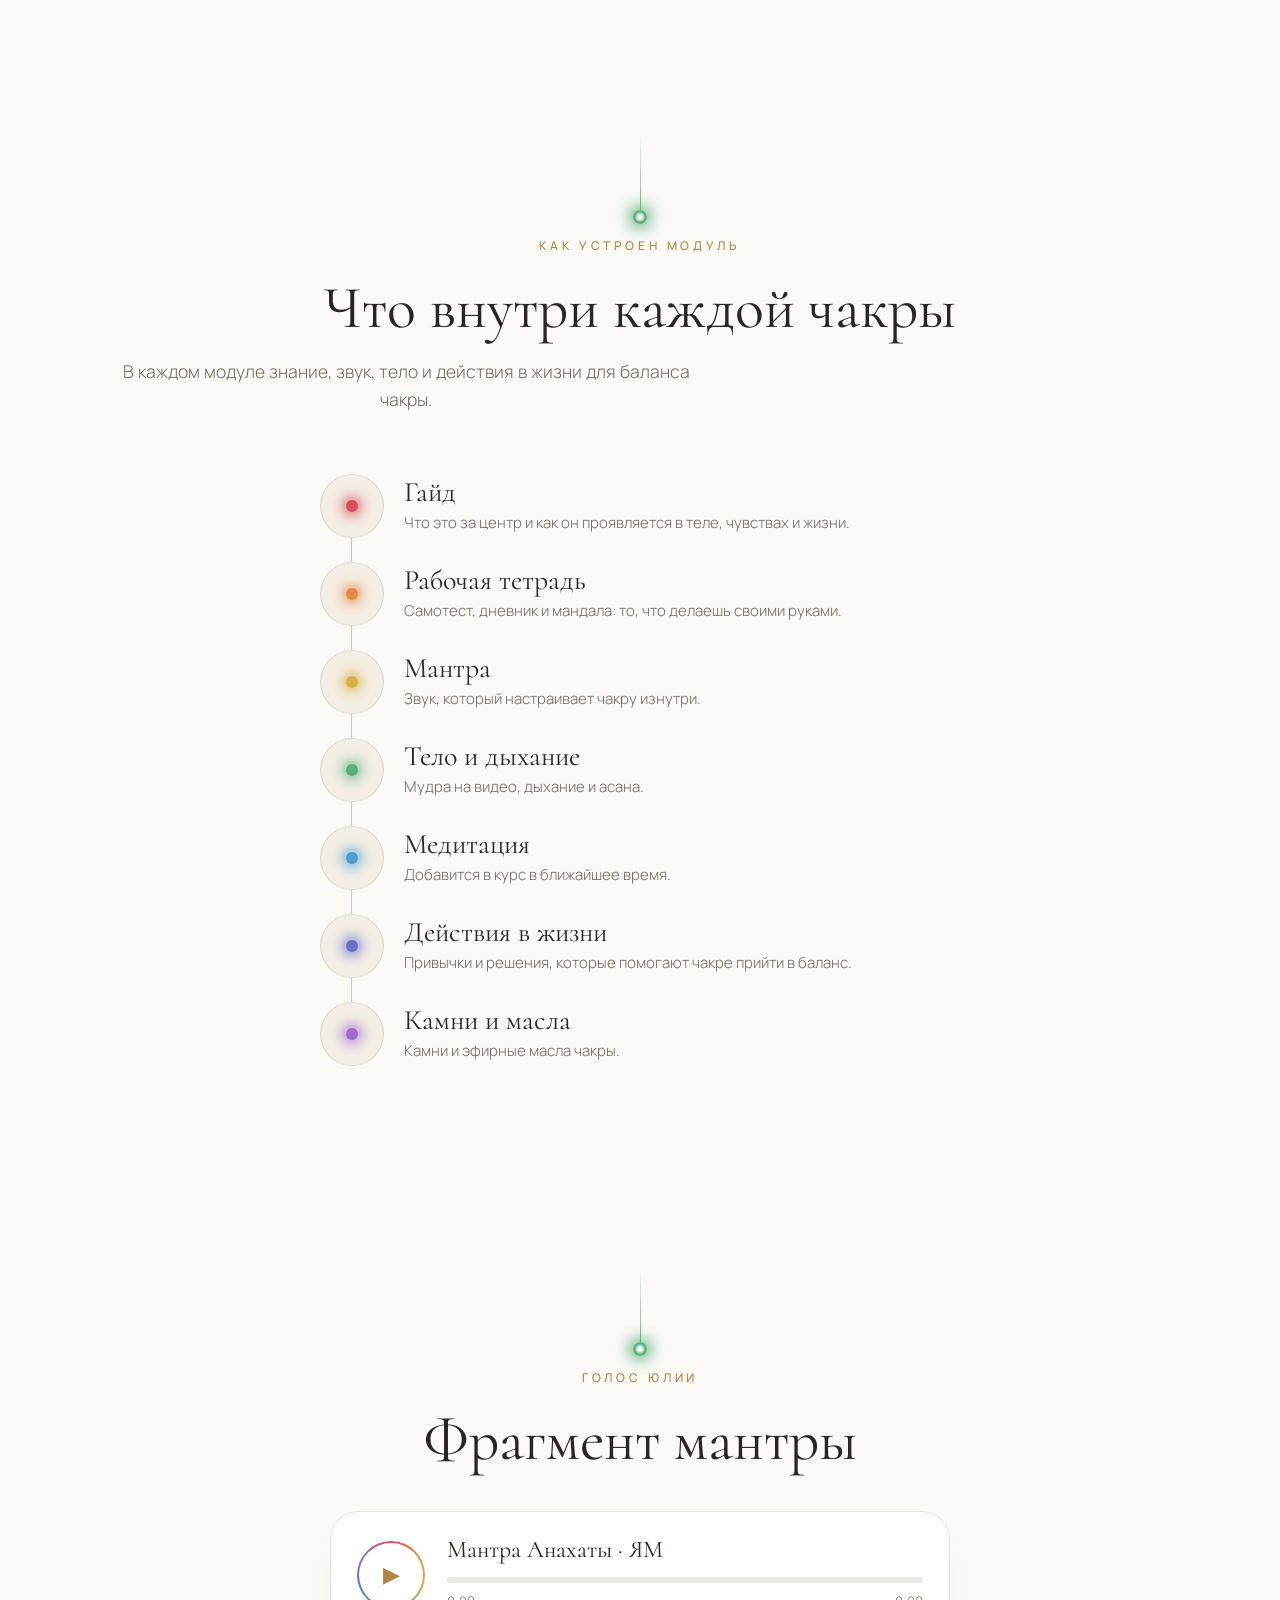
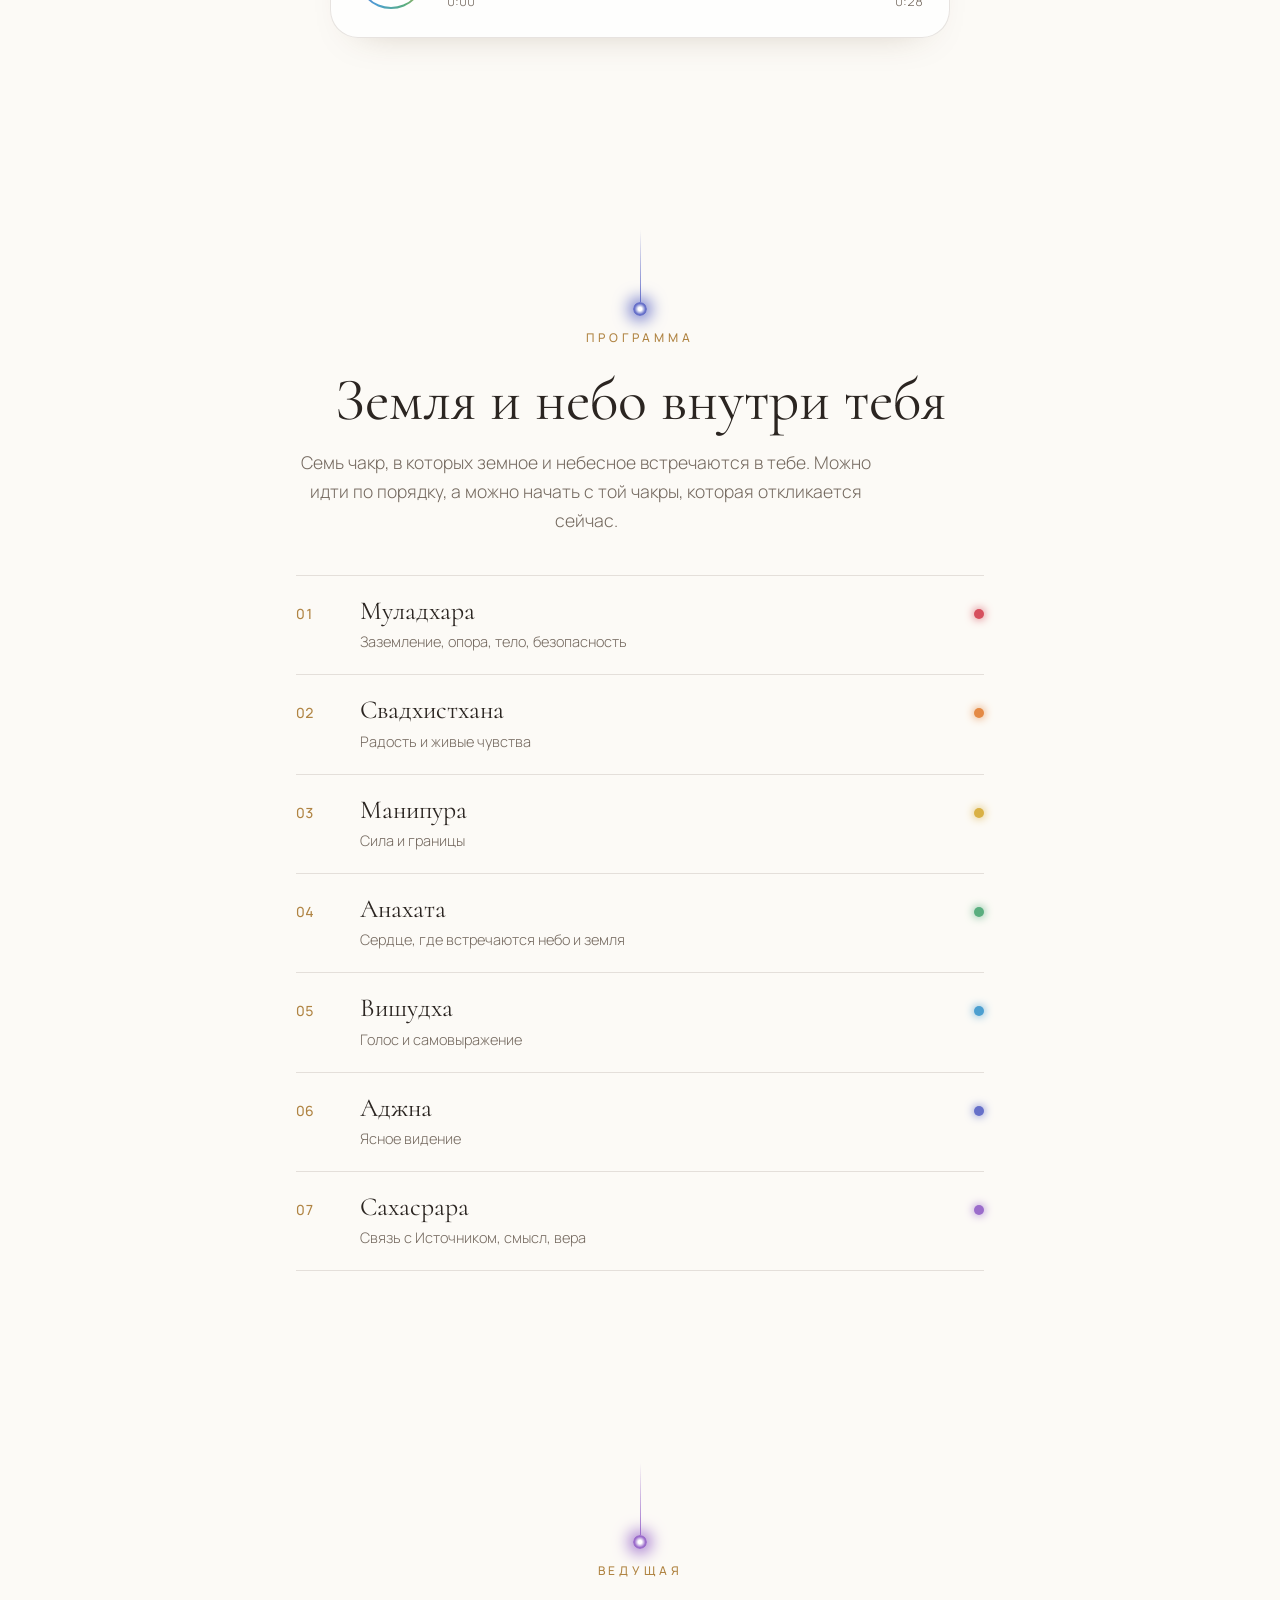
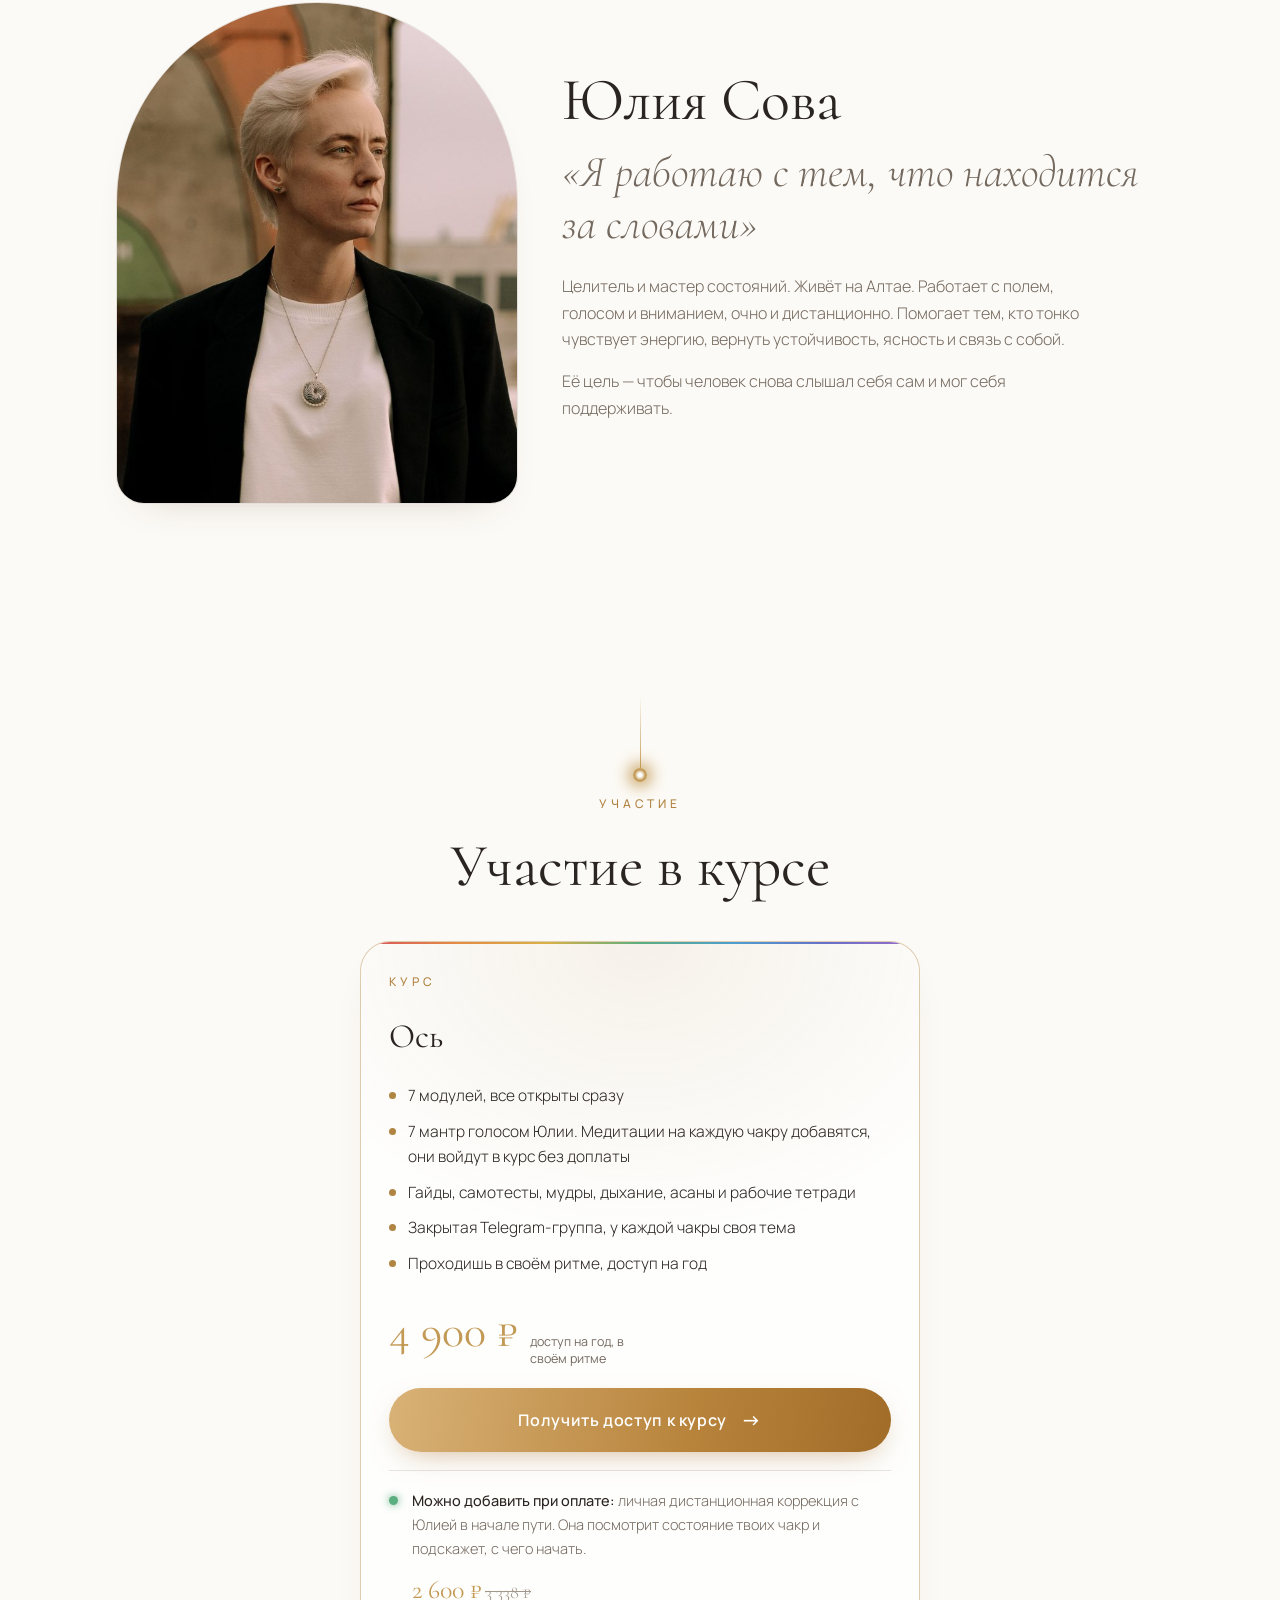
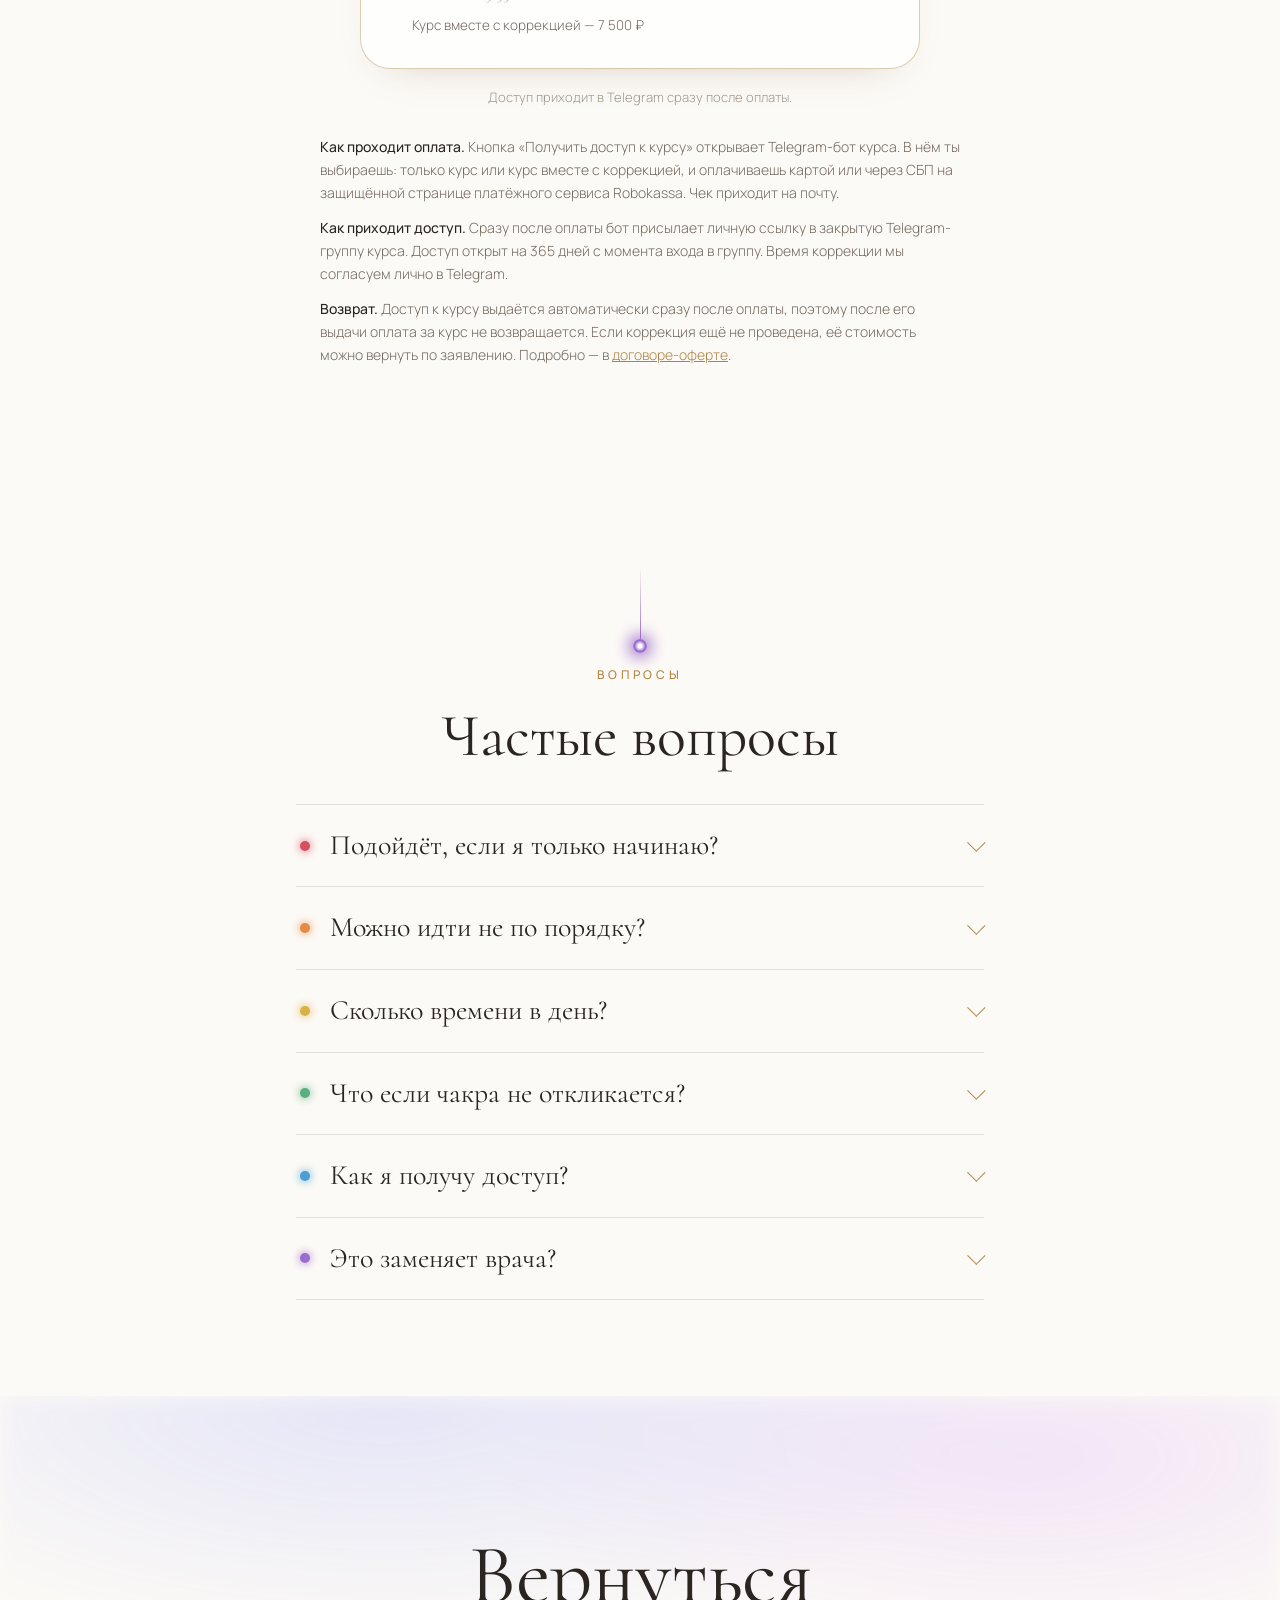
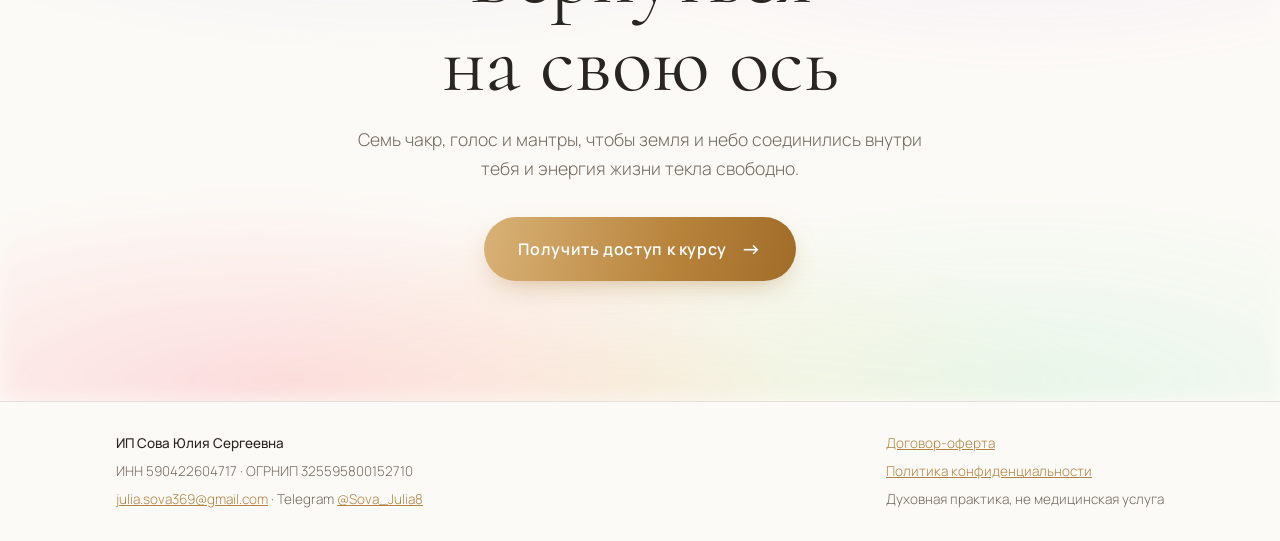
==== commit 10058399: "Update index.html" ====
--- a/index.html
+++ b/index.html
@@ -19,7 +19,7 @@
 
 <header class="top"><div class="in">
   <a class="brand" href="#start">Юлия Сова<small>целитель · мастер состояний</small></a>
-  <a class="mini" href="#plans">Войти в курс</a>
+  <a class="mini" href="#plans">Получить доступ</a>
 </div></header>
 
 <section class="hero" id="start"><div class="in">
@@ -29,7 +29,7 @@
     <p class="sub">Настройка семи чакр голосом и мантрами</p>
     <p class="lead">Курс о том, как соединить землю и небо внутри себя: обрести <strong>опору в теле</strong>, раскрыть <strong>сердце</strong> и почувствовать свой <strong>живой канал</strong>.</p>
     <div class="cta-row">
-      <a class="btn" href="#plans">Войти в курс <span class="arr">→</span></a>
+      <a class="btn" href="#plans">Получить доступ к курсу <span class="arr">→</span></a>
       <div class="price"><b>4 900 ₽</b><span>доступ на год, в своём ритме</span></div>
     </div>
     <div class="who"><span class="dots"><i style="--c:var(--c1)"></i><i style="--c:var(--c2)"></i><i style="--c:var(--c3)"></i><i style="--c:var(--c4)"></i><i style="--c:var(--c5)"></i><i style="--c:var(--c6)"></i><i style="--c:var(--c7)"></i></span>для чувствующих женщин, практикующих и проводников</div>
@@ -164,7 +164,7 @@
       <h3>Ось</h3>
       <ul><li>7 модулей, все открыты сразу</li><li>7 мантр голосом Юлии. Медитации на каждую чакру добавятся, они войдут в курс без доплаты</li><li>Гайды, самотесты, мудры, дыхание, асаны и рабочие тетради</li><li>Закрытая Telegram-группа, у каждой чакры своя тема</li><li>Проходишь в своём ритме, доступ на год</li></ul>
       <div class="price"><b>4 900 ₽</b><span>доступ на год, в своём ритме</span></div>
-      <a class="btn" href="https://t.me/sova_chakra_bot?start=site">Войти в курс <span class="arr">→</span></a>
+      <a class="btn" href="https://t.me/sova_chakra_bot?start=site">Получить доступ к курсу <span class="arr">→</span></a>
       <div class="addon">
         <span class="dots"><i style="--c:var(--c4)"></i></span>
         <div><strong>Можно добавить при оплате:</strong> личная дистанционная коррекция с Юлией в начале пути. Она посмотрит состояние твоих чакр и подскажет, с чего начать.<div class="addon-p"><b>2 600 ₽</b> <s>3 338 ₽</s></div><div class="addon-n">Курс вместе с коррекцией — 7 500 ₽</div></div>
@@ -173,7 +173,7 @@
   </div>
   <p class="note">Доступ приходит в Telegram сразу после оплаты.</p>
   <div class="terms">
-    <p><strong>Как проходит оплата.</strong> Кнопка «Войти в курс» открывает Telegram-бот курса. В нём ты выбираешь: только курс или курс вместе с коррекцией, и оплачиваешь картой или через СБП на защищённой странице платёжного сервиса Robokassa. Чек приходит на почту.</p>
+    <p><strong>Как проходит оплата.</strong> Кнопка «Получить доступ к курсу» открывает Telegram-бот курса. В нём ты выбираешь: только курс или курс вместе с коррекцией, и оплачиваешь картой или через СБП на защищённой странице платёжного сервиса Robokassa. Чек приходит на почту.</p>
     <p><strong>Как приходит доступ.</strong> Сразу после оплаты бот присылает личную ссылку в закрытую Telegram-группу курса. Доступ открыт на 365 дней с момента входа в группу. Время коррекции мы согласуем лично в Telegram.</p>
     <p><strong>Возврат.</strong> Доступ к курсу выдаётся автоматически сразу после оплаты, поэтому после его выдачи оплата за курс не возвращается. Если коррекция ещё не проведена, её стоимость можно вернуть по заявлению. Подробно — в <a href="oferta.html">договоре-оферте</a>.</p>
   </div>
@@ -195,7 +195,7 @@
 <section class="finale center"><div class="in narrow">
   <h2>Вернуться на свою ось</h2>
   <p class="lead" style="margin-inline:auto">Семь чакр, голос и мантры, чтобы земля и небо соединились внутри тебя и энергия жизни текла свободно.</p>
-  <div style="margin-top:34px"><a class="btn" href="#plans">Войти в курс <span class="arr">→</span></a></div>
+  <div style="margin-top:34px"><a class="btn" href="#plans">Получить доступ к курсу <span class="arr">→</span></a></div>
 </div></section>
 
 <footer><div class="in">
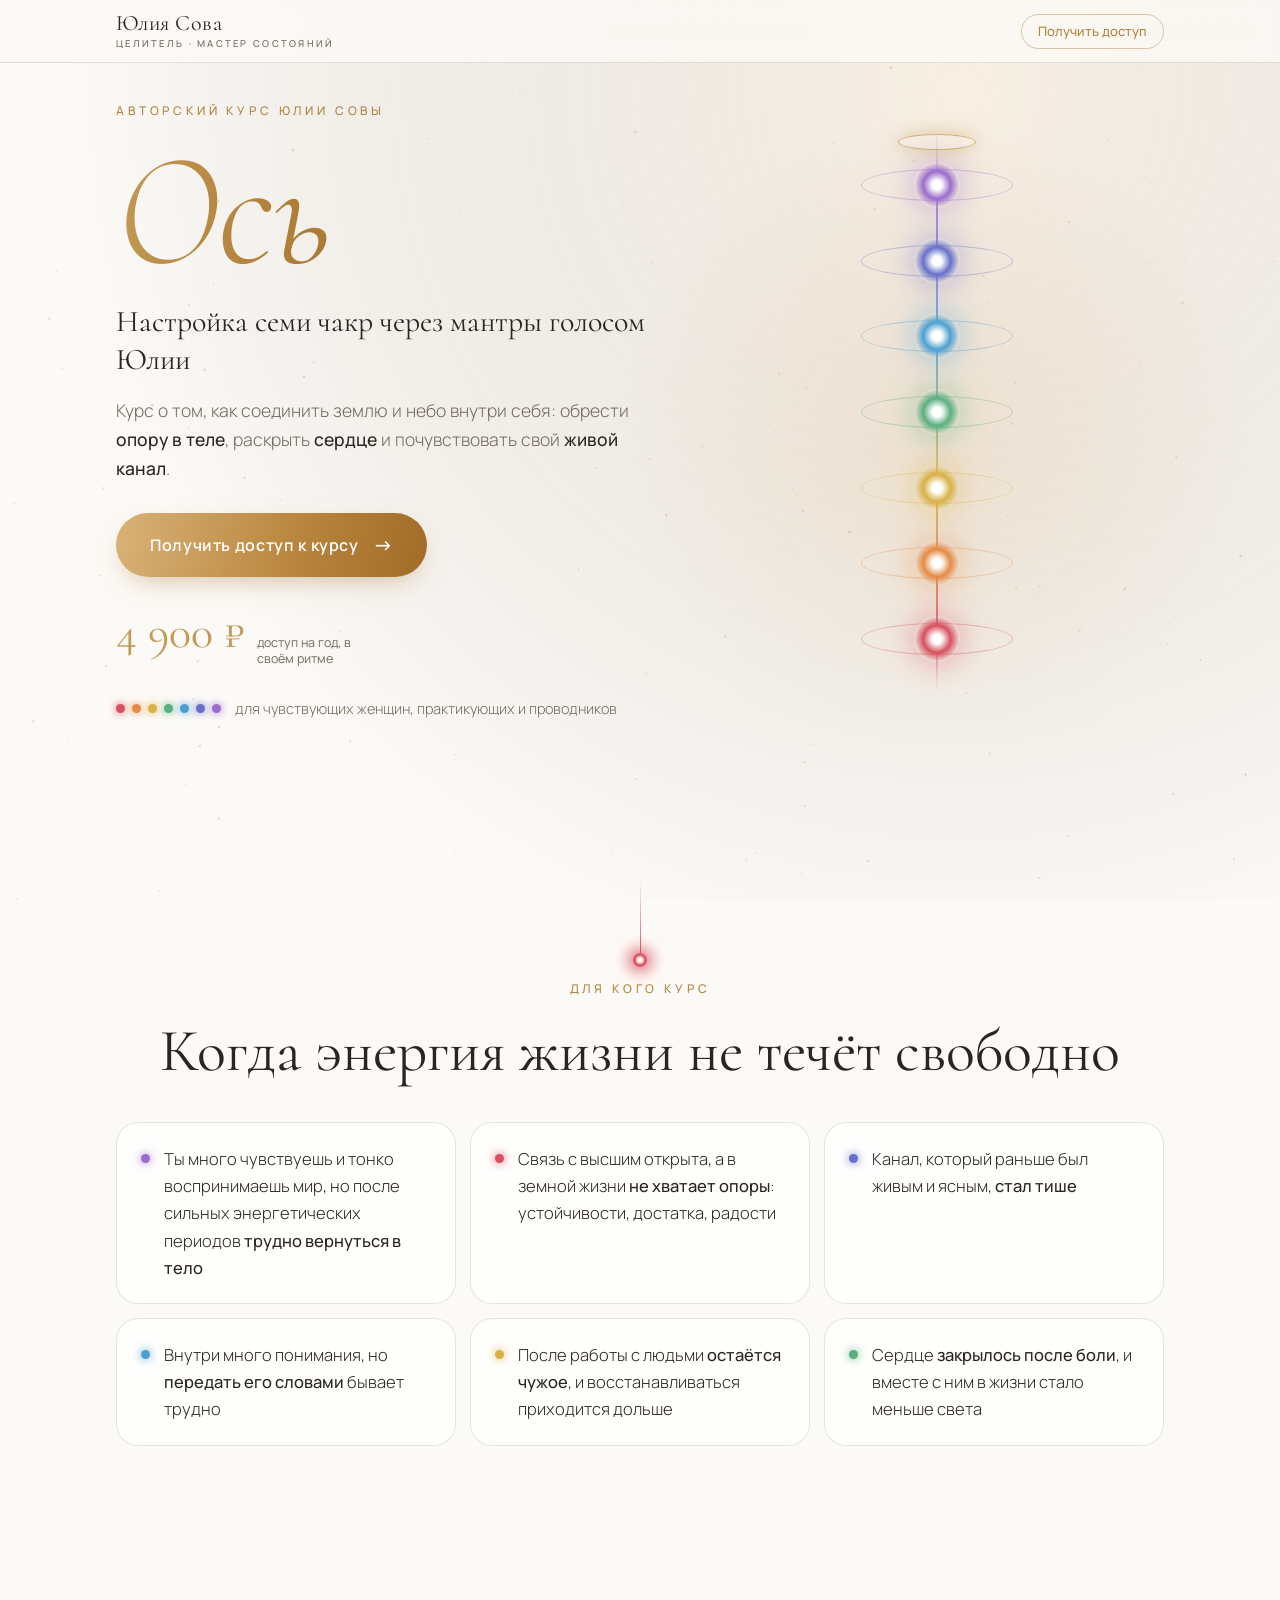
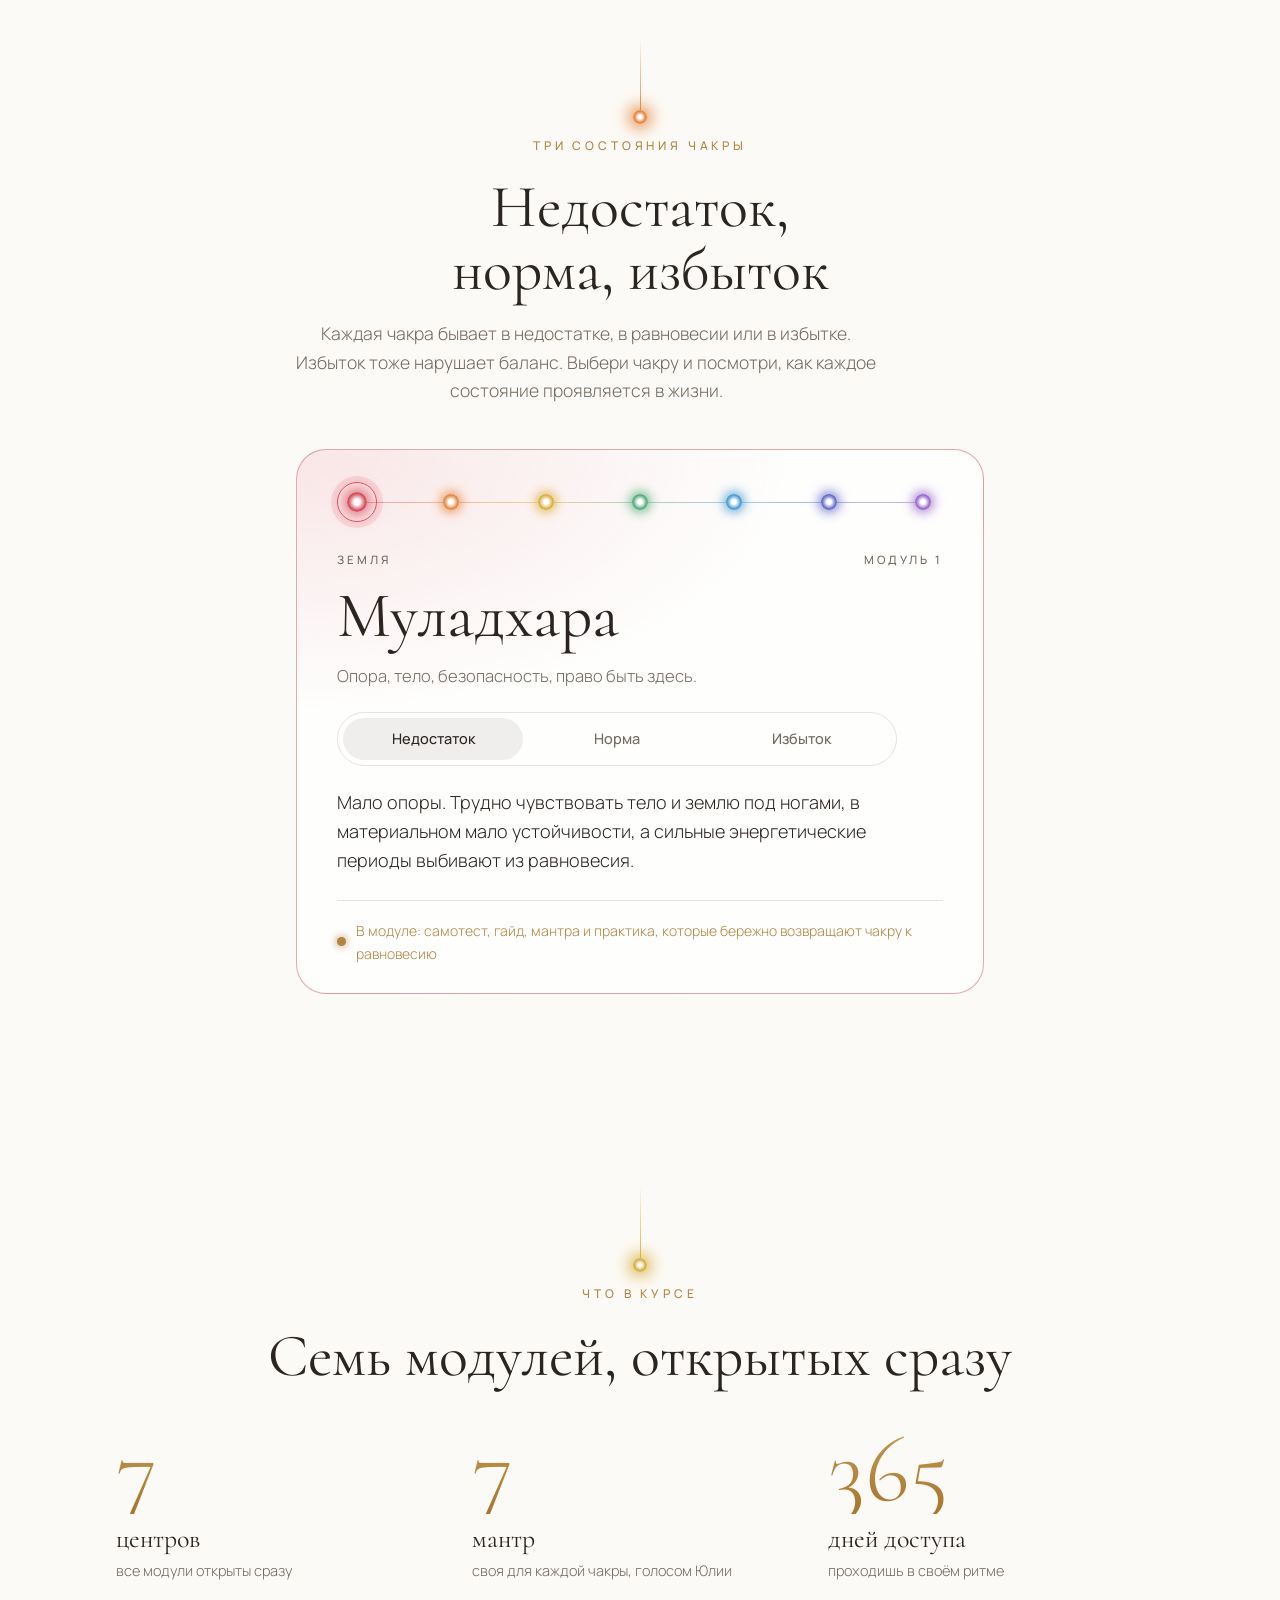
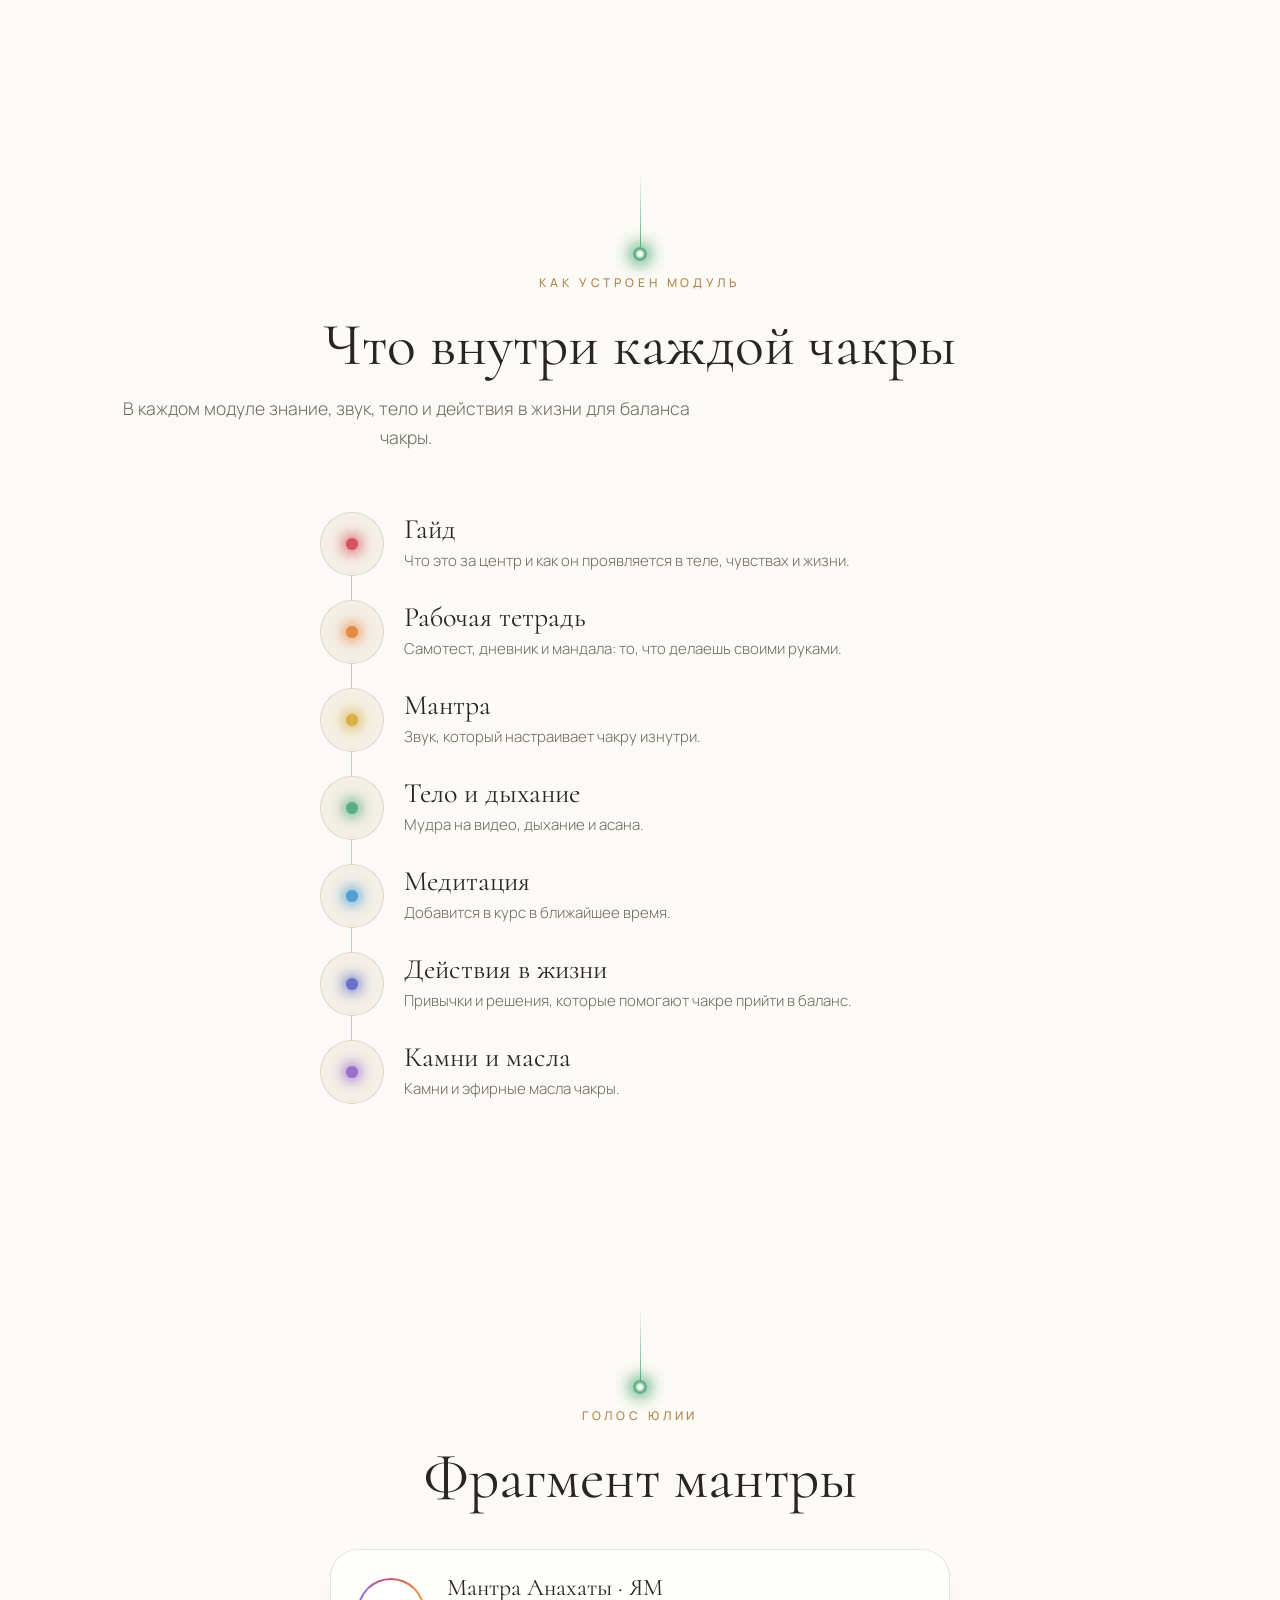
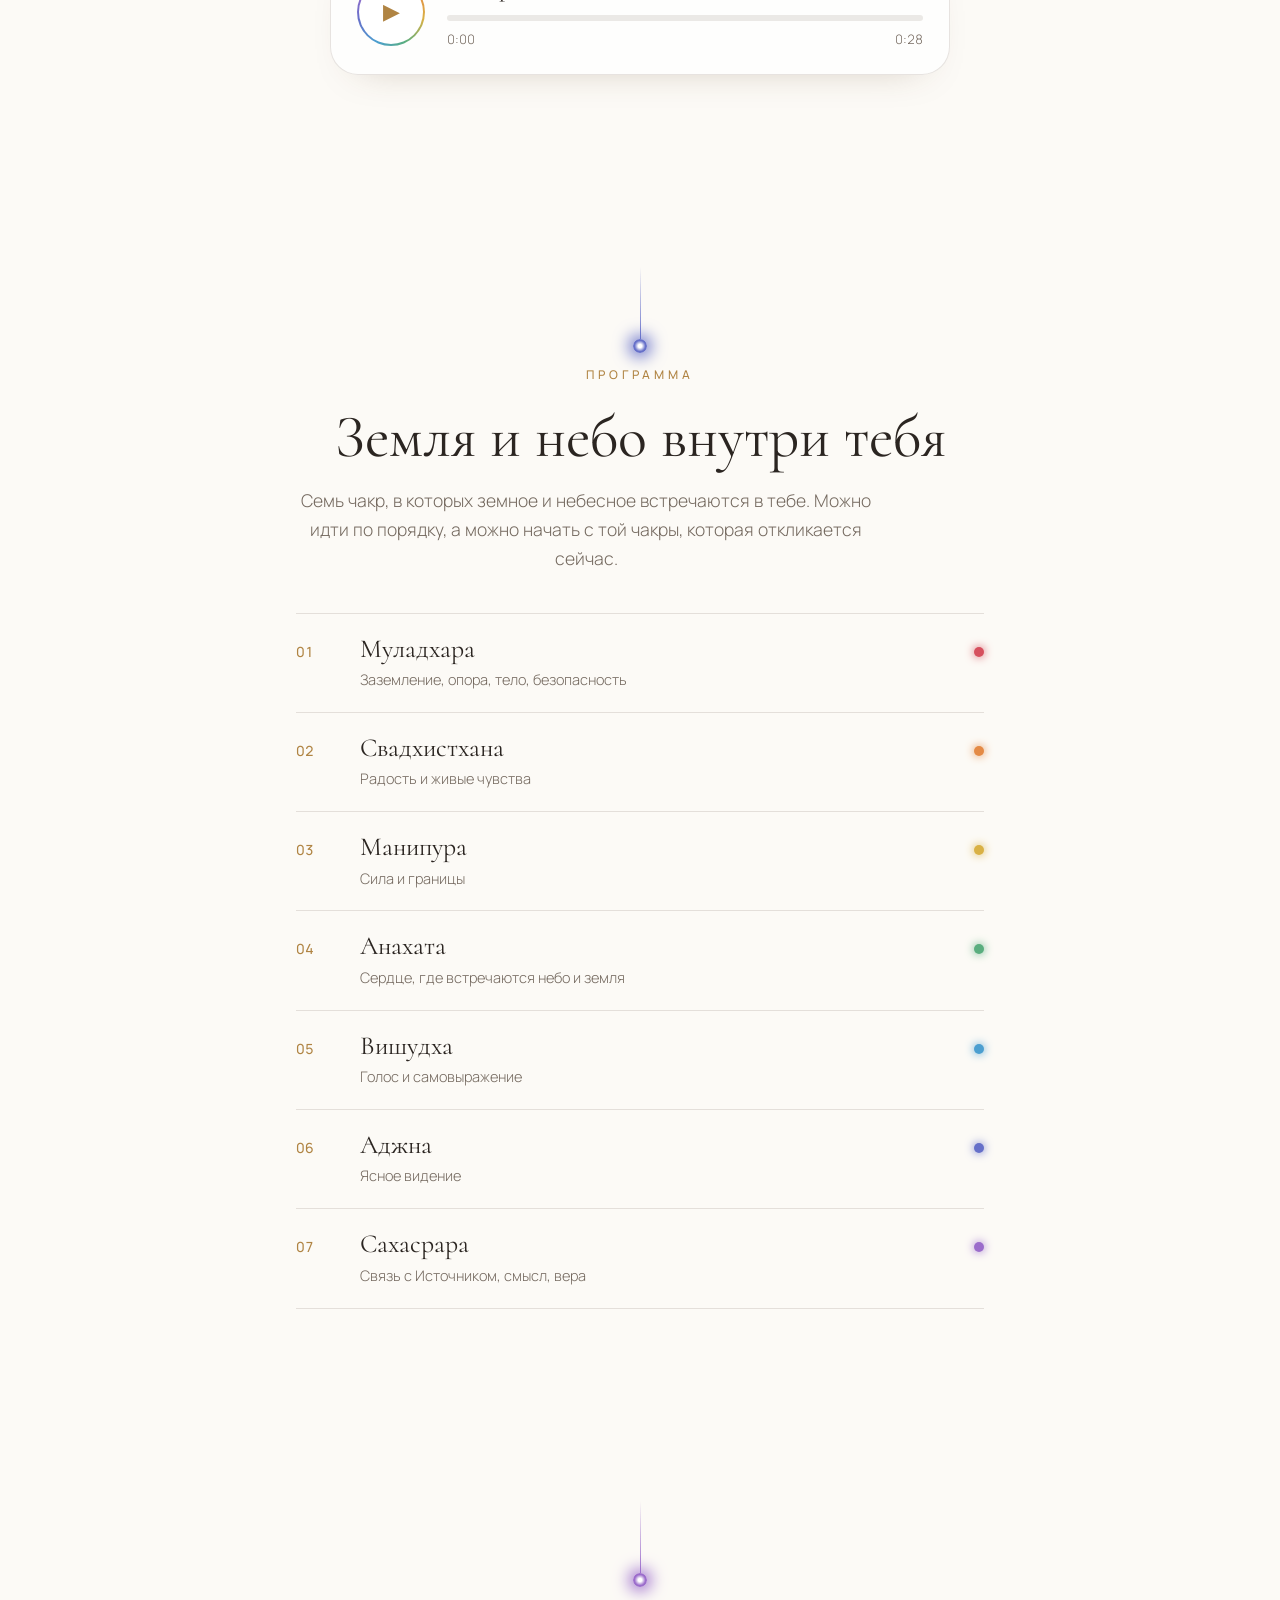
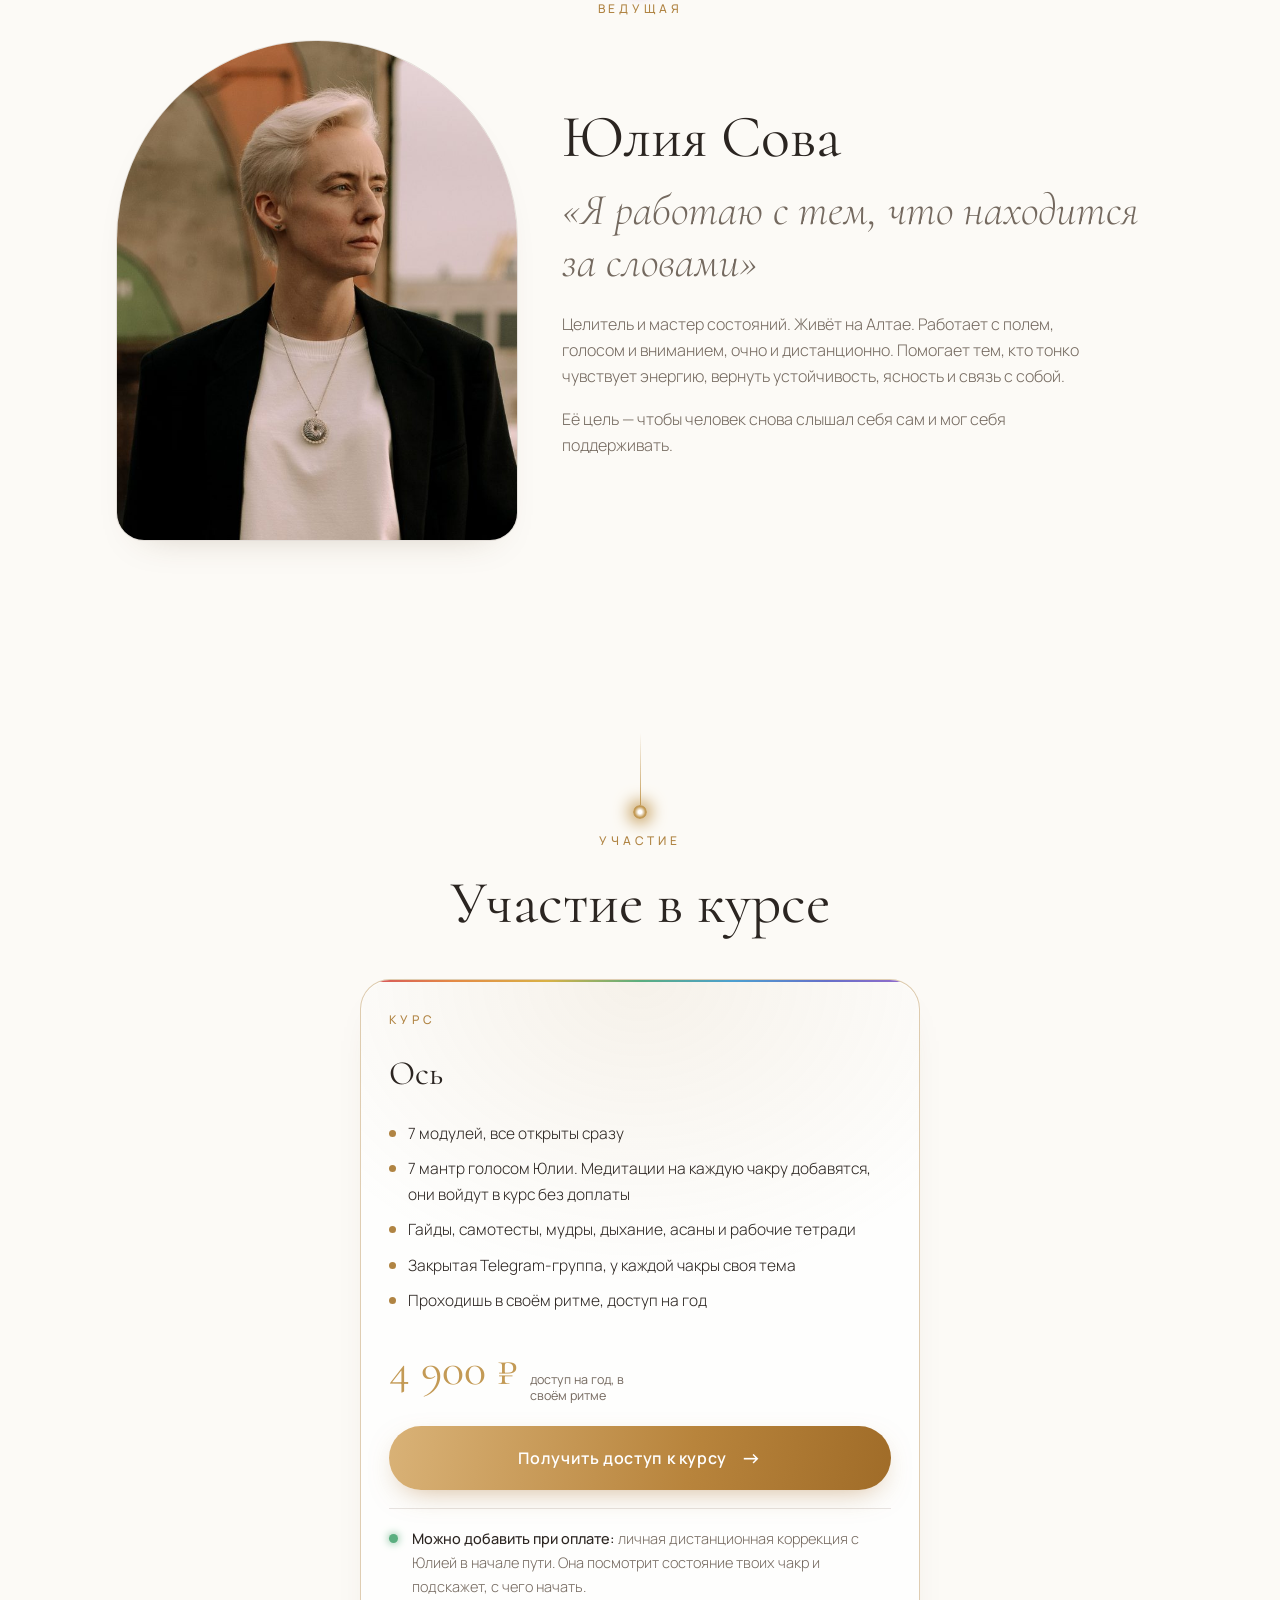
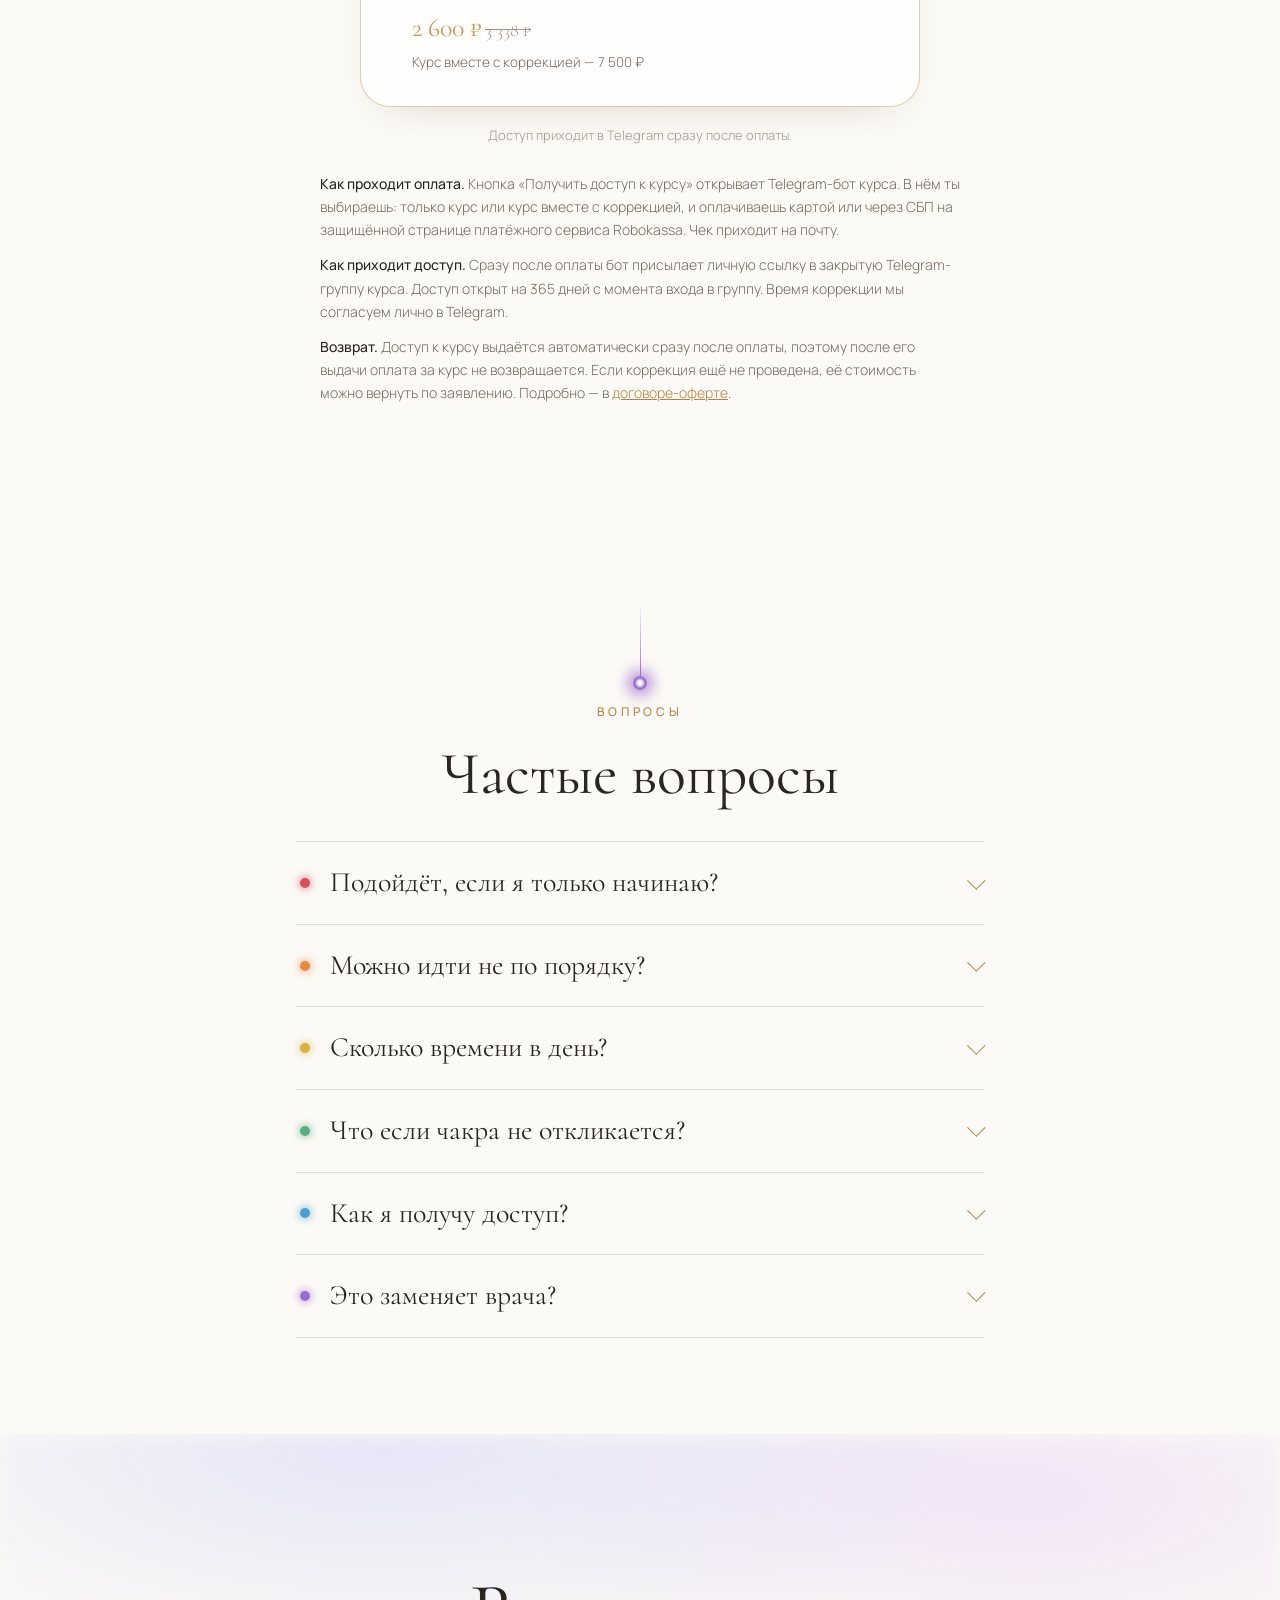
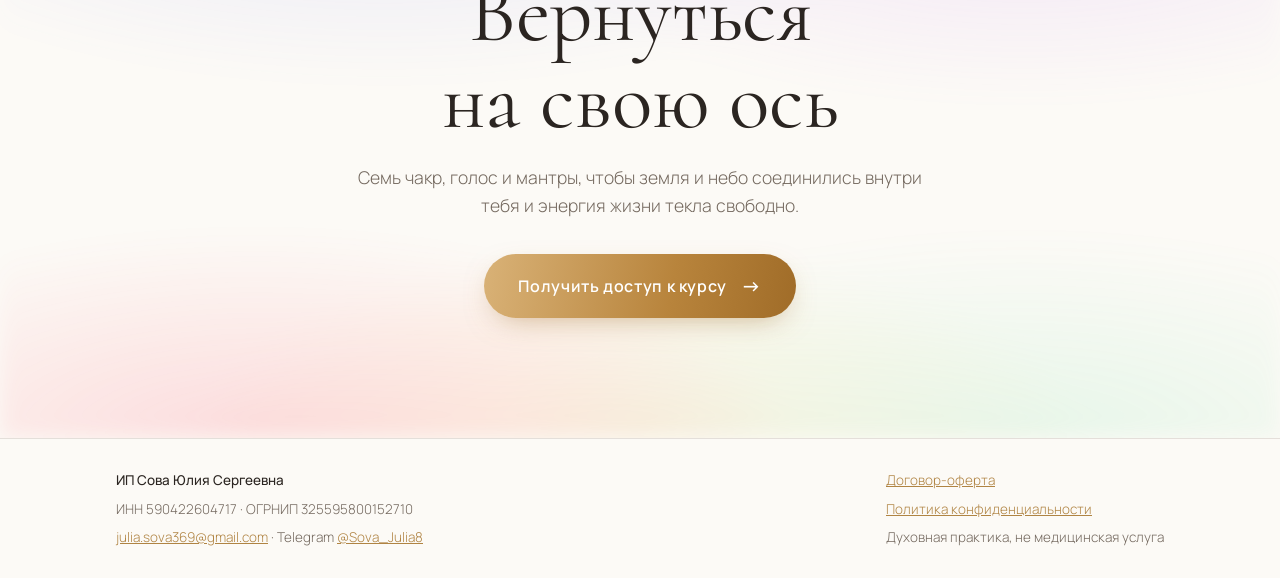
==== commit 4d5ee46b: "Update index.html" ====
--- a/index.html
+++ b/index.html
@@ -4,9 +4,9 @@
 <meta charset="utf-8">
 <meta name="viewport" content="width=device-width,initial-scale=1,viewport-fit=cover">
 <title>Курс «Ось» · Юлия Сова</title>
-<meta name="description" content="Авторский курс Юлии Совы «Ось»: настройка семи чакр голосом и мантрами. 7 модулей, доступ на год.">
+<meta name="description" content="Авторский курс Юлии Совы «Ось»: настройка семи чакр через мантры её голосом. 7 модулей, доступ на год.">
 <meta property="og:title" content="Курс «Ось» · Юлия Сова">
-<meta property="og:description" content="Настройка семи чакр голосом и мантрами">
+<meta property="og:description" content="Настройка семи чакр через мантры голосом Юлии">
 <link rel="icon" href="favicon.png">
 <link rel="preconnect" href="https://fonts.googleapis.com">
 <link rel="stylesheet" href="https://fonts.googleapis.com/css2?family=Cormorant:ital,wght@0,300;0,400;0,500;1,300;1,400&family=Manrope:wght@300;400;500;600&display=swap">
@@ -26,7 +26,7 @@
   <div>
     <div class="eyebrow">Авторский курс Юлии Совы</div>
     <h1><em>Ось</em></h1>
-    <p class="sub">Настройка семи чакр голосом и мантрами</p>
+    <p class="sub">Настройка семи чакр через мантры голосом Юлии</p>
     <p class="lead">Курс о том, как соединить землю и небо внутри себя: обрести <strong>опору в теле</strong>, раскрыть <strong>сердце</strong> и почувствовать свой <strong>живой канал</strong>.</p>
     <div class="cta-row">
       <a class="btn" href="#plans">Получить доступ к курсу <span class="arr">→</span></a>
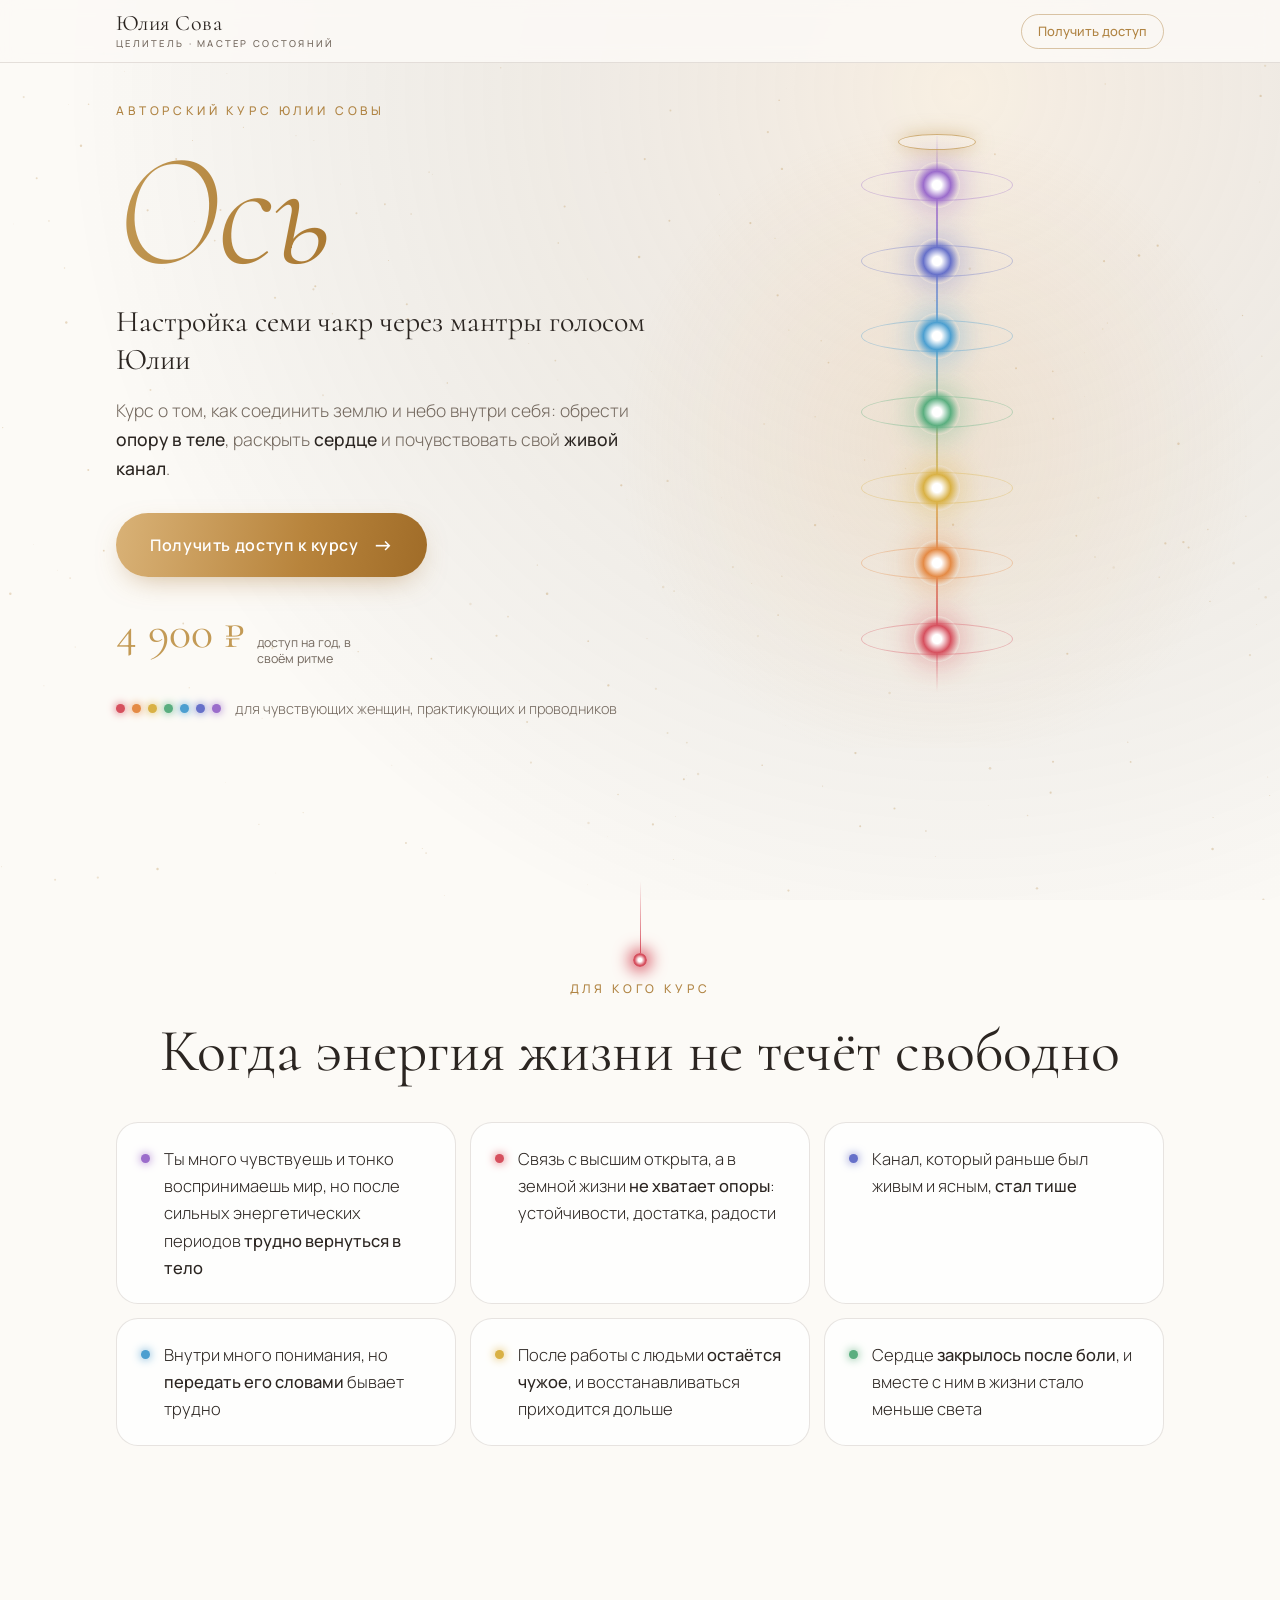
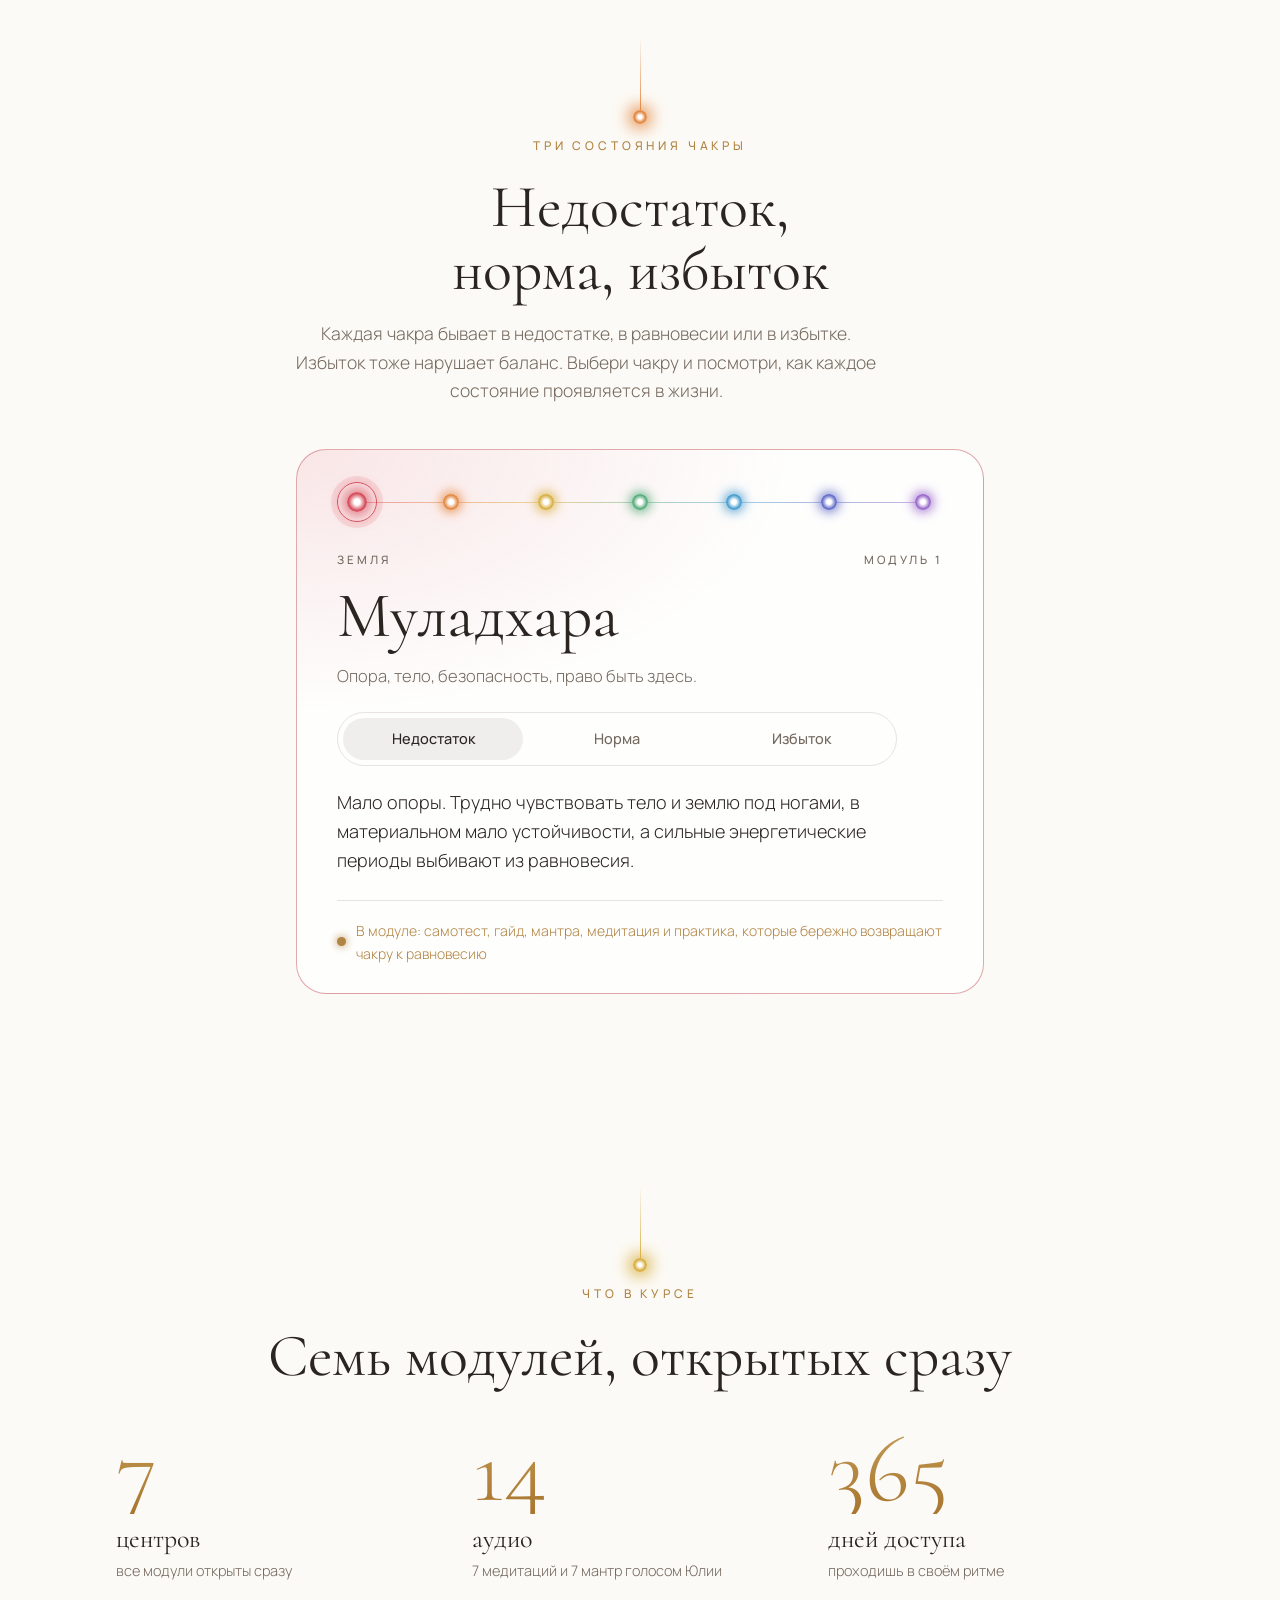
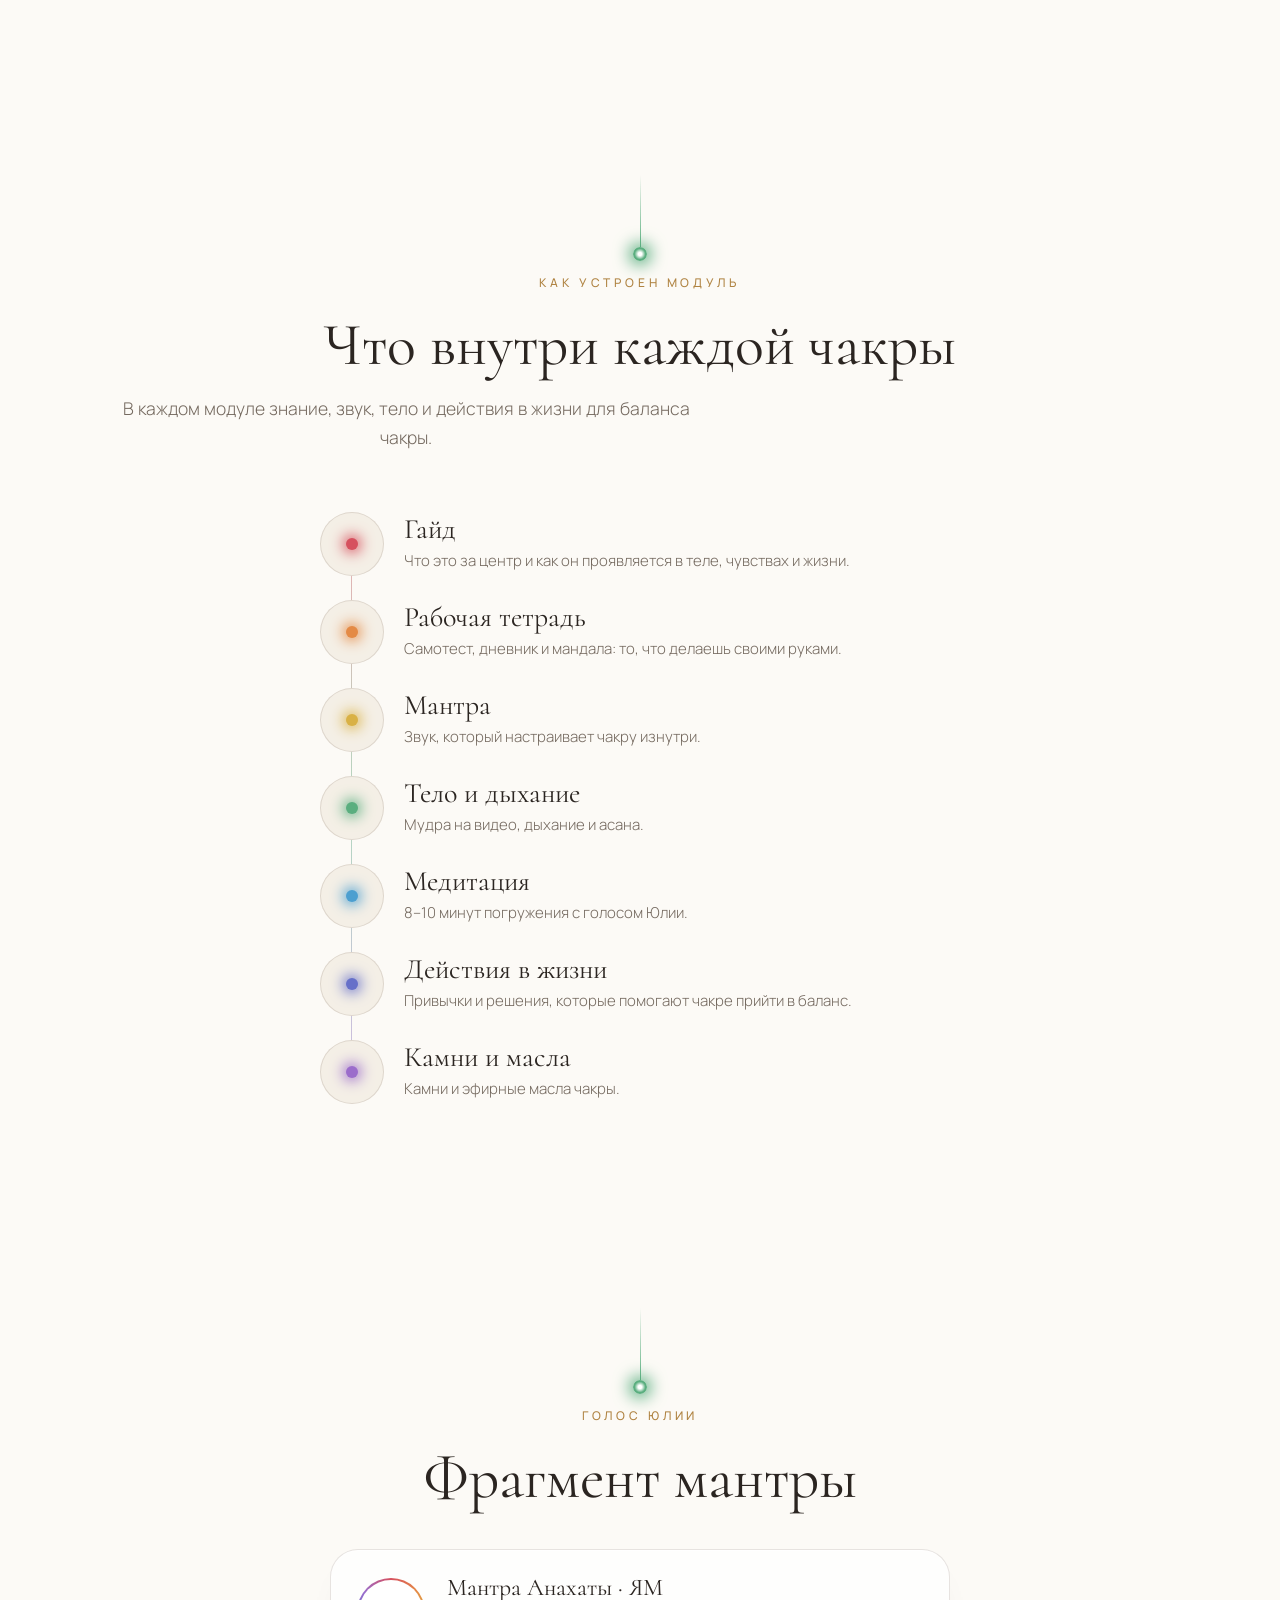
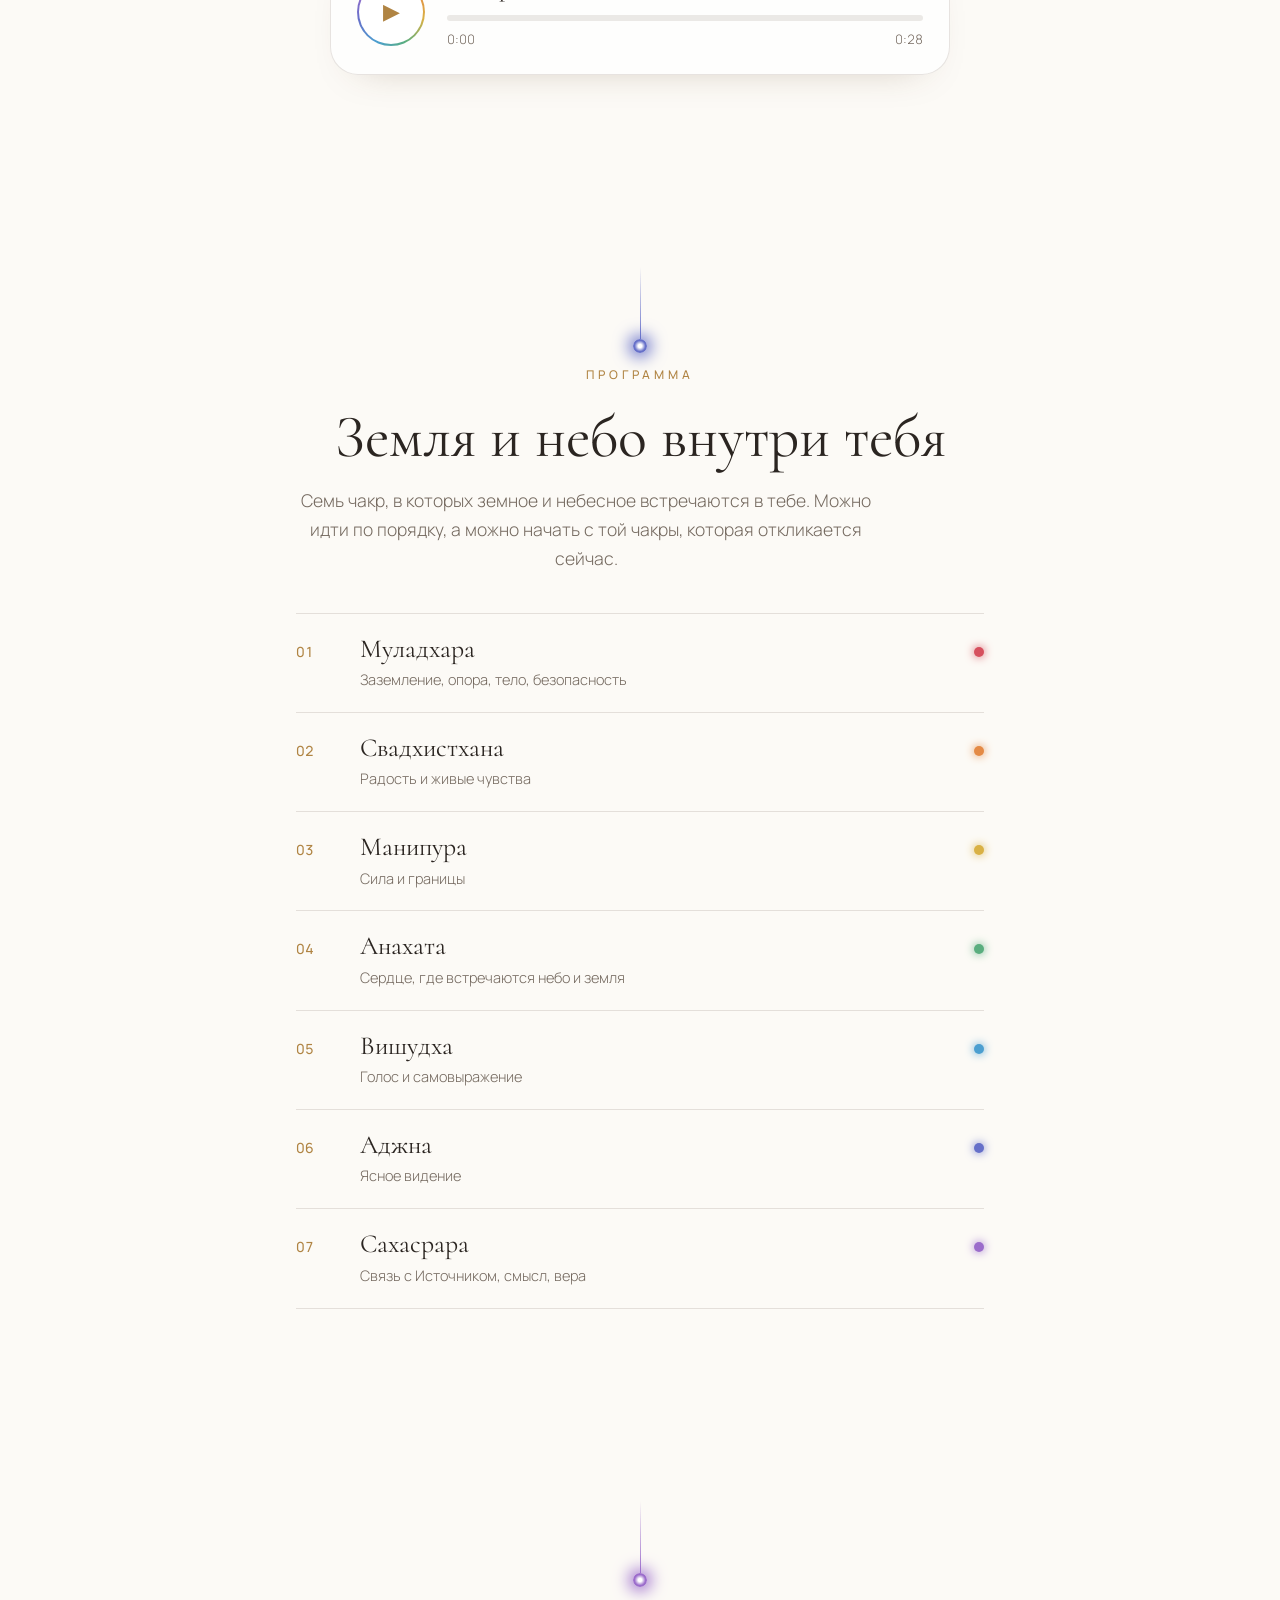
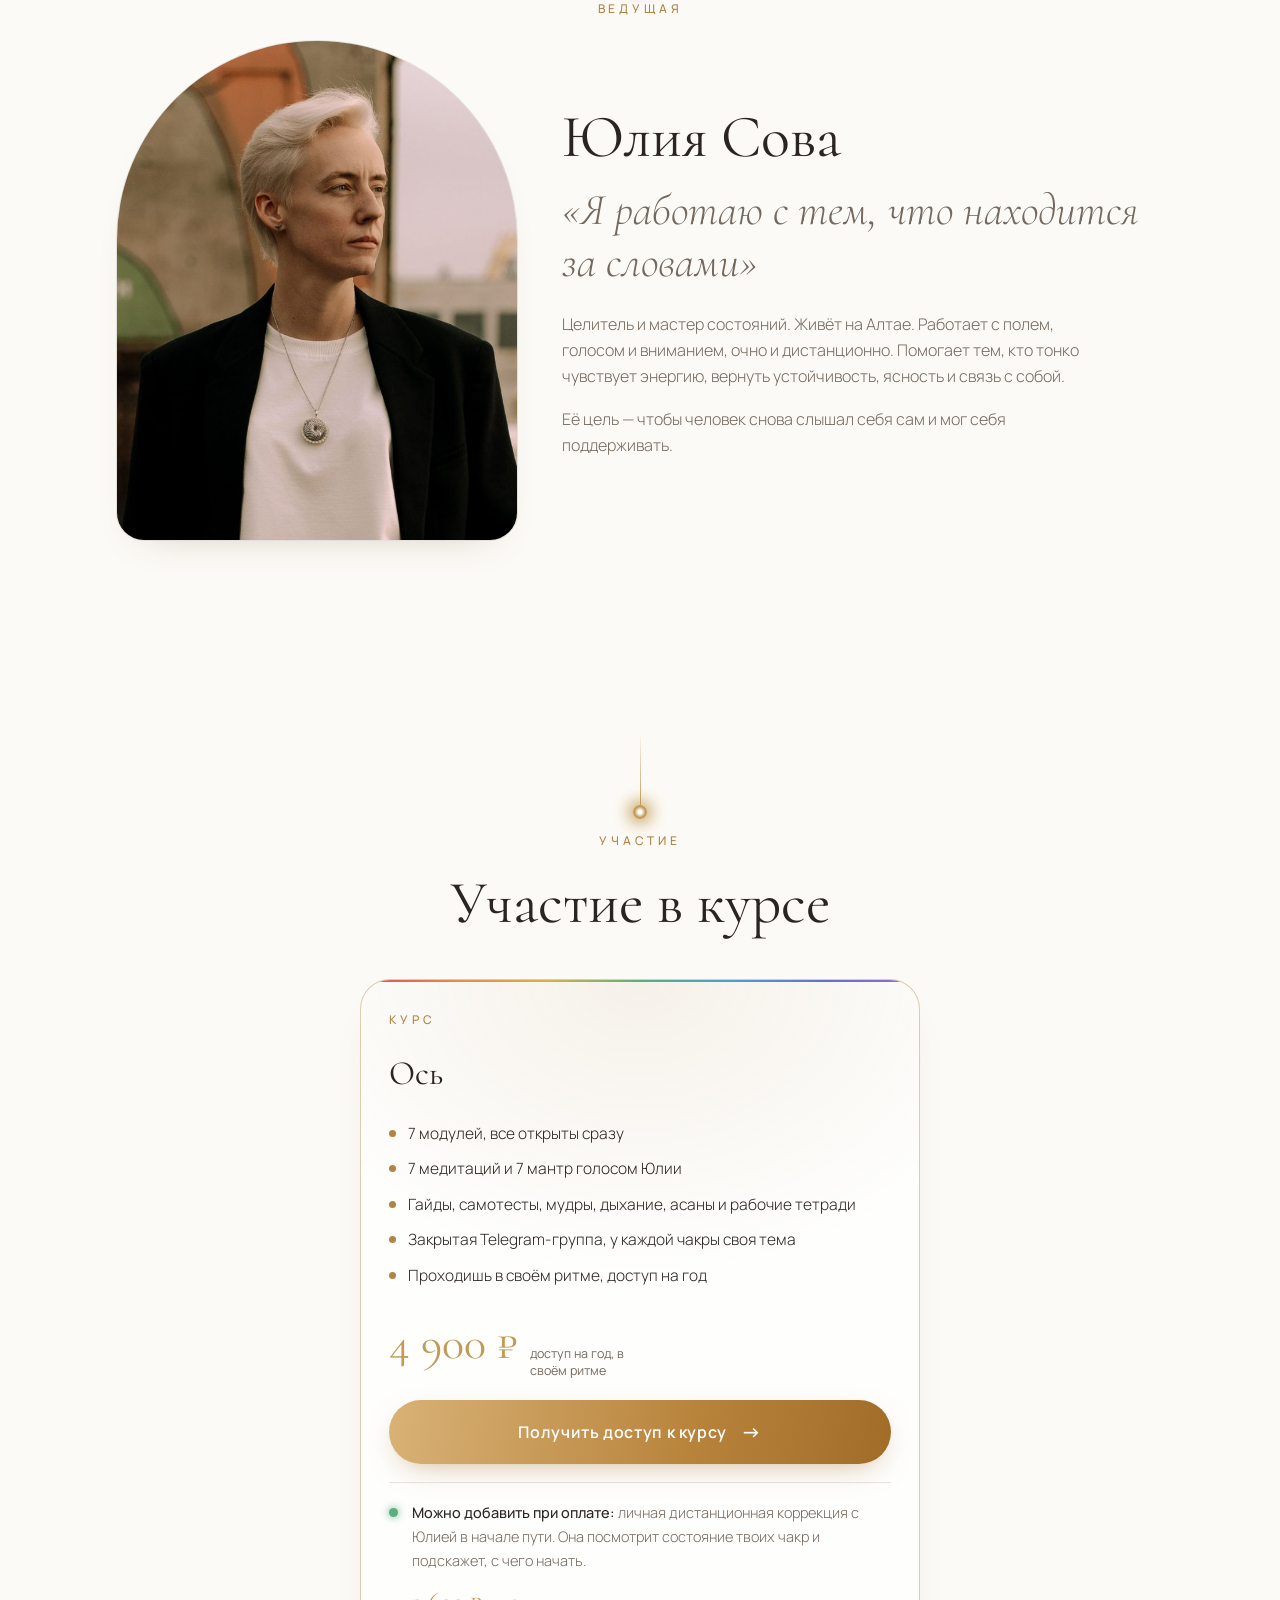
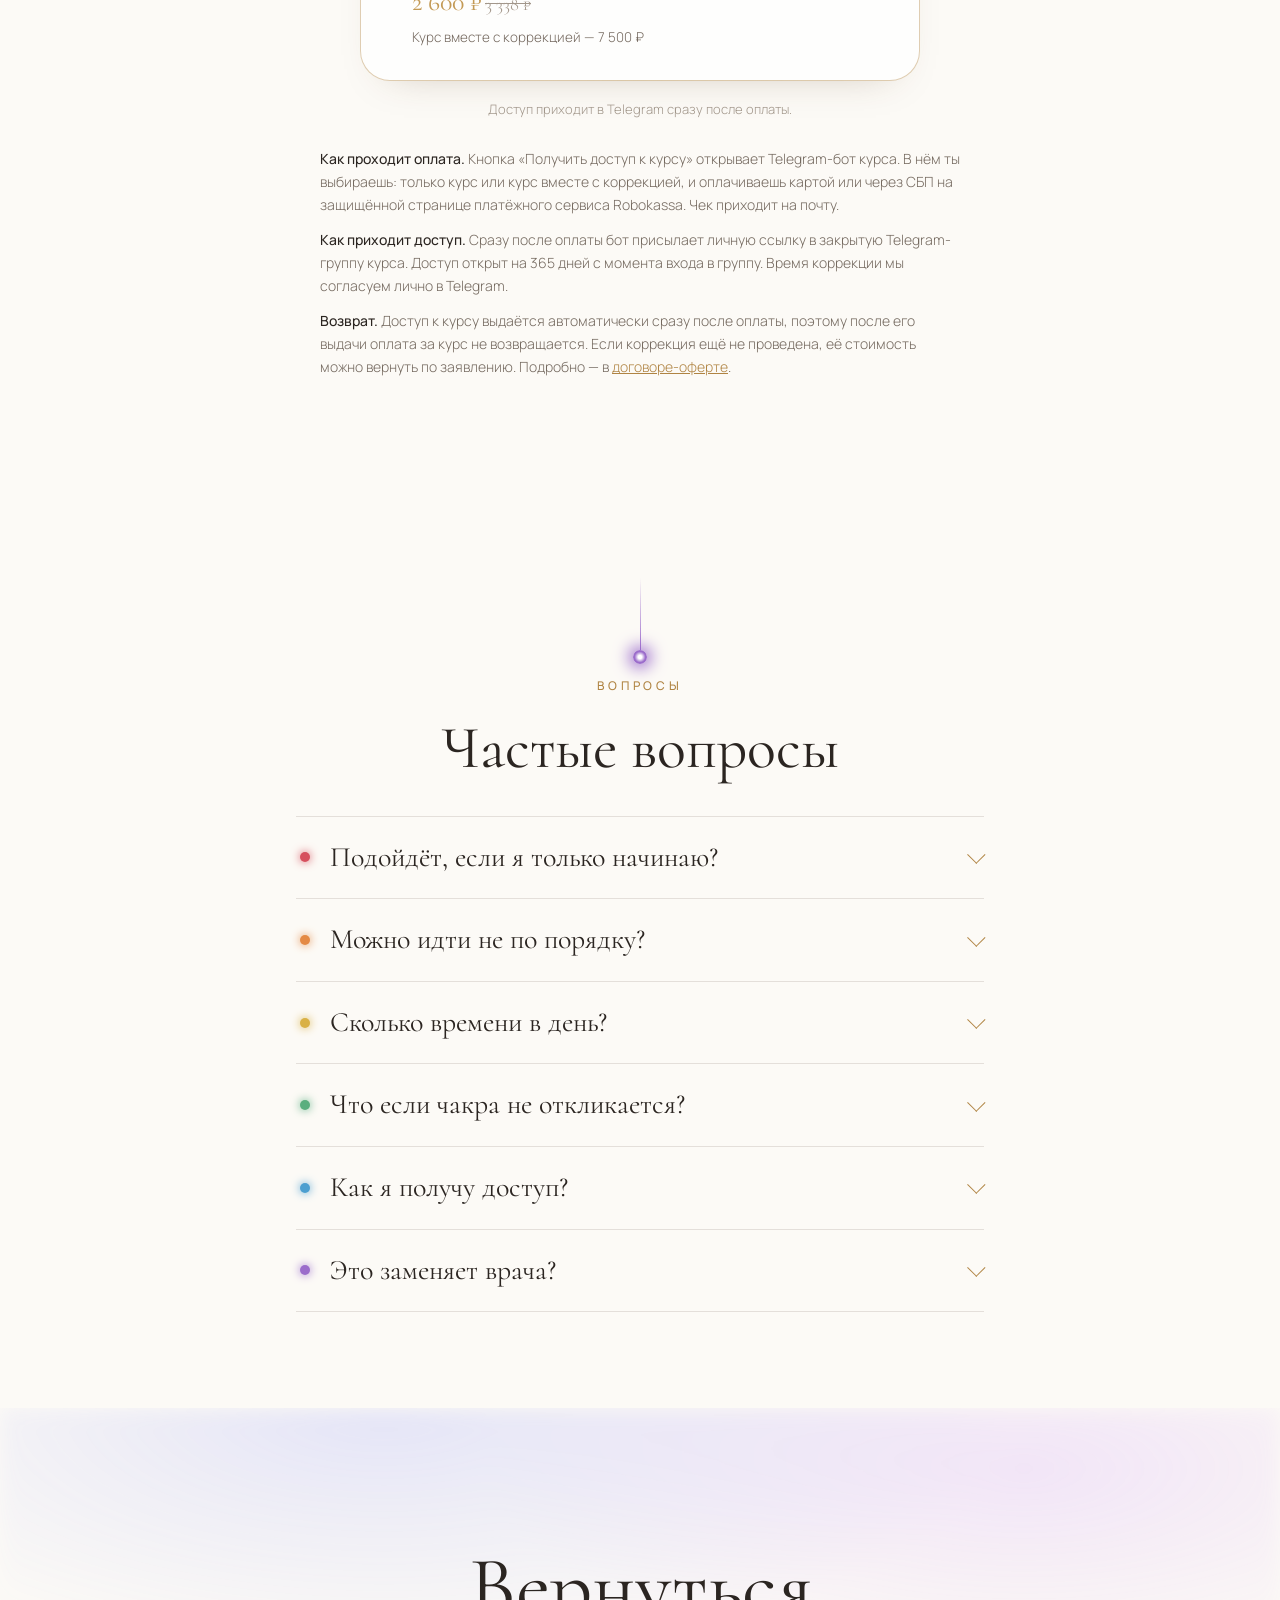
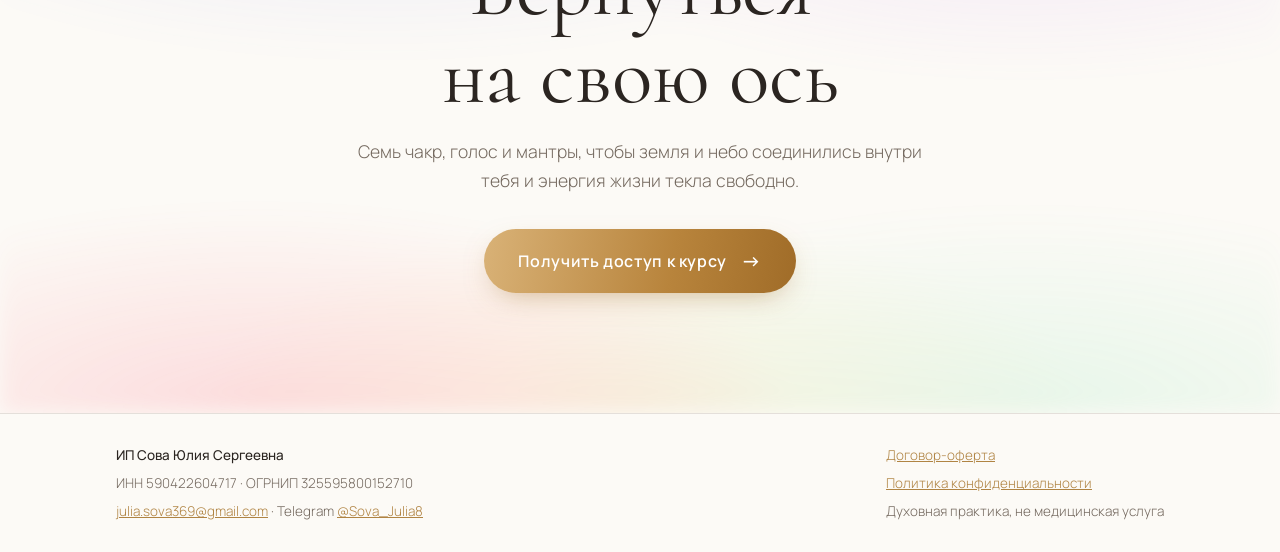
==== commit 747aca58: "Медитации в комплекте: 14 аудио, тексты о медитациях" ====
--- a/index.html
+++ b/index.html
@@ -74,7 +74,7 @@
       <button id="stHi" aria-pressed="false">Избыток</button>
     </div>
     <p class="ex-text" id="exText" aria-live="polite"></p>
-    <div class="ex-mod"><span class="dots"><i style="--c:var(--gold)"></i></span><span>В модуле: самотест, гайд, мантра и практика, которые бережно возвращают чакру к равновесию</span></div>
+    <div class="ex-mod"><span class="dots"><i style="--c:var(--gold)"></i></span><span>В модуле: самотест, гайд, мантра, медитация и практика, которые бережно возвращают чакру к равновесию</span></div>
   </div>
 </div></section>
 
@@ -83,7 +83,7 @@
   <h2 class="center">Семь модулей, открытых сразу</h2>
   <div class="nums">
     <div class="num"><b>7</b><strong>центров</strong><span>все модули открыты сразу</span></div>
-    <div class="num"><b>7</b><strong>мантр</strong><span>своя для каждой чакры, голосом Юлии</span></div>
+    <div class="num"><b>14</b><strong>аудио</strong><span>7 медитаций и 7 мантр голосом Юлии</span></div>
     <div class="num"><b>365</b><strong>дней доступа</strong><span>проходишь в своём ритме</span></div>
   </div>
 </div></section>
@@ -97,7 +97,7 @@
     <li style="--c:var(--c2)"><span class="ring"></span><div><h3>Рабочая тетрадь</h3><p>Самотест, дневник и мандала: то, что делаешь своими руками.</p></div></li>
     <li style="--c:var(--c3)"><span class="ring"></span><div><h3>Мантра</h3><p>Звук, который настраивает чакру изнутри.</p></div></li>
     <li style="--c:var(--c4)"><span class="ring"></span><div><h3>Тело и дыхание</h3><p>Мудра на видео, дыхание и асана.</p></div></li>
-    <li style="--c:var(--c5)"><span class="ring"></span><div><h3>Медитация</h3><p>Добавится в курс в ближайшее время.</p></div></li>
+    <li style="--c:var(--c5)"><span class="ring"></span><div><h3>Медитация</h3><p>8–10 минут погружения с голосом Юлии.</p></div></li>
     <li style="--c:var(--c6)"><span class="ring"></span><div><h3>Действия в жизни</h3><p>Привычки и решения, которые помогают чакре прийти в баланс.</p></div></li>
     <li style="--c:var(--c7)"><span class="ring"></span><div><h3>Камни и масла</h3><p>Камни и эфирные масла чакры.</p></div></li>
   </ol>
@@ -162,7 +162,7 @@
     <div class="plan main">
       <div class="eyebrow">Курс</div>
       <h3>Ось</h3>
-      <ul><li>7 модулей, все открыты сразу</li><li>7 мантр голосом Юлии. Медитации на каждую чакру добавятся, они войдут в курс без доплаты</li><li>Гайды, самотесты, мудры, дыхание, асаны и рабочие тетради</li><li>Закрытая Telegram-группа, у каждой чакры своя тема</li><li>Проходишь в своём ритме, доступ на год</li></ul>
+      <ul><li>7 модулей, все открыты сразу</li><li>7 медитаций и 7 мантр голосом Юлии</li><li>Гайды, самотесты, мудры, дыхание, асаны и рабочие тетради</li><li>Закрытая Telegram-группа, у каждой чакры своя тема</li><li>Проходишь в своём ритме, доступ на год</li></ul>
       <div class="price"><b>4 900 ₽</b><span>доступ на год, в своём ритме</span></div>
       <a class="btn" href="https://t.me/sova_chakra_bot?start=site">Получить доступ к курсу <span class="arr">→</span></a>
       <div class="addon">
@@ -185,7 +185,7 @@
   <div class="faq">
     <details><summary><i style="--c:var(--c1)"></i>Подойдёт, если я только начинаю?</summary><p>Да. Первый модуль про ось и заземление, с него удобно начать на любом уровне.</p></details>
     <details><summary><i style="--c:var(--c2)"></i>Можно идти не по порядку?</summary><p>Да. Все модули открыты сразу. Мы советуем идти по порядку, начиная с Муладхары, но можно начать с той чакры, которая откликается сейчас.</p></details>
-    <details><summary><i style="--c:var(--c3)"></i>Сколько времени в день?</summary><p>Сколько хочется. Одна чакра — это гайд, самотест, мантра и практика. Обычно 20–30 минут в день.</p></details>
+    <details><summary><i style="--c:var(--c3)"></i>Сколько времени в день?</summary><p>Сколько хочется. Одна чакра — это гайд, самотест, мантра, медитация и практика. Обычно 20–30 минут в день.</p></details>
     <details><summary><i style="--c:var(--c4)"></i>Что если чакра не откликается?</summary><p>Так бывает. Для этого есть личная дистанционная коррекция с Юлией: она посмотрит, где нарушен баланс, и поможет его выровнять.</p></details>
     <details><summary><i style="--c:var(--c5)"></i>Как я получу доступ?</summary><p>Сразу после оплаты придёт ссылка на закрытую Telegram-группу курса: в ней отдельная тема для каждой чакры. Доступ открыт на год.</p></details>
     <details><summary><i style="--c:var(--c7)"></i>Это заменяет врача?</summary><p>Нет. Это духовная практика, а не медицина и не психотерапия.</p></details>
